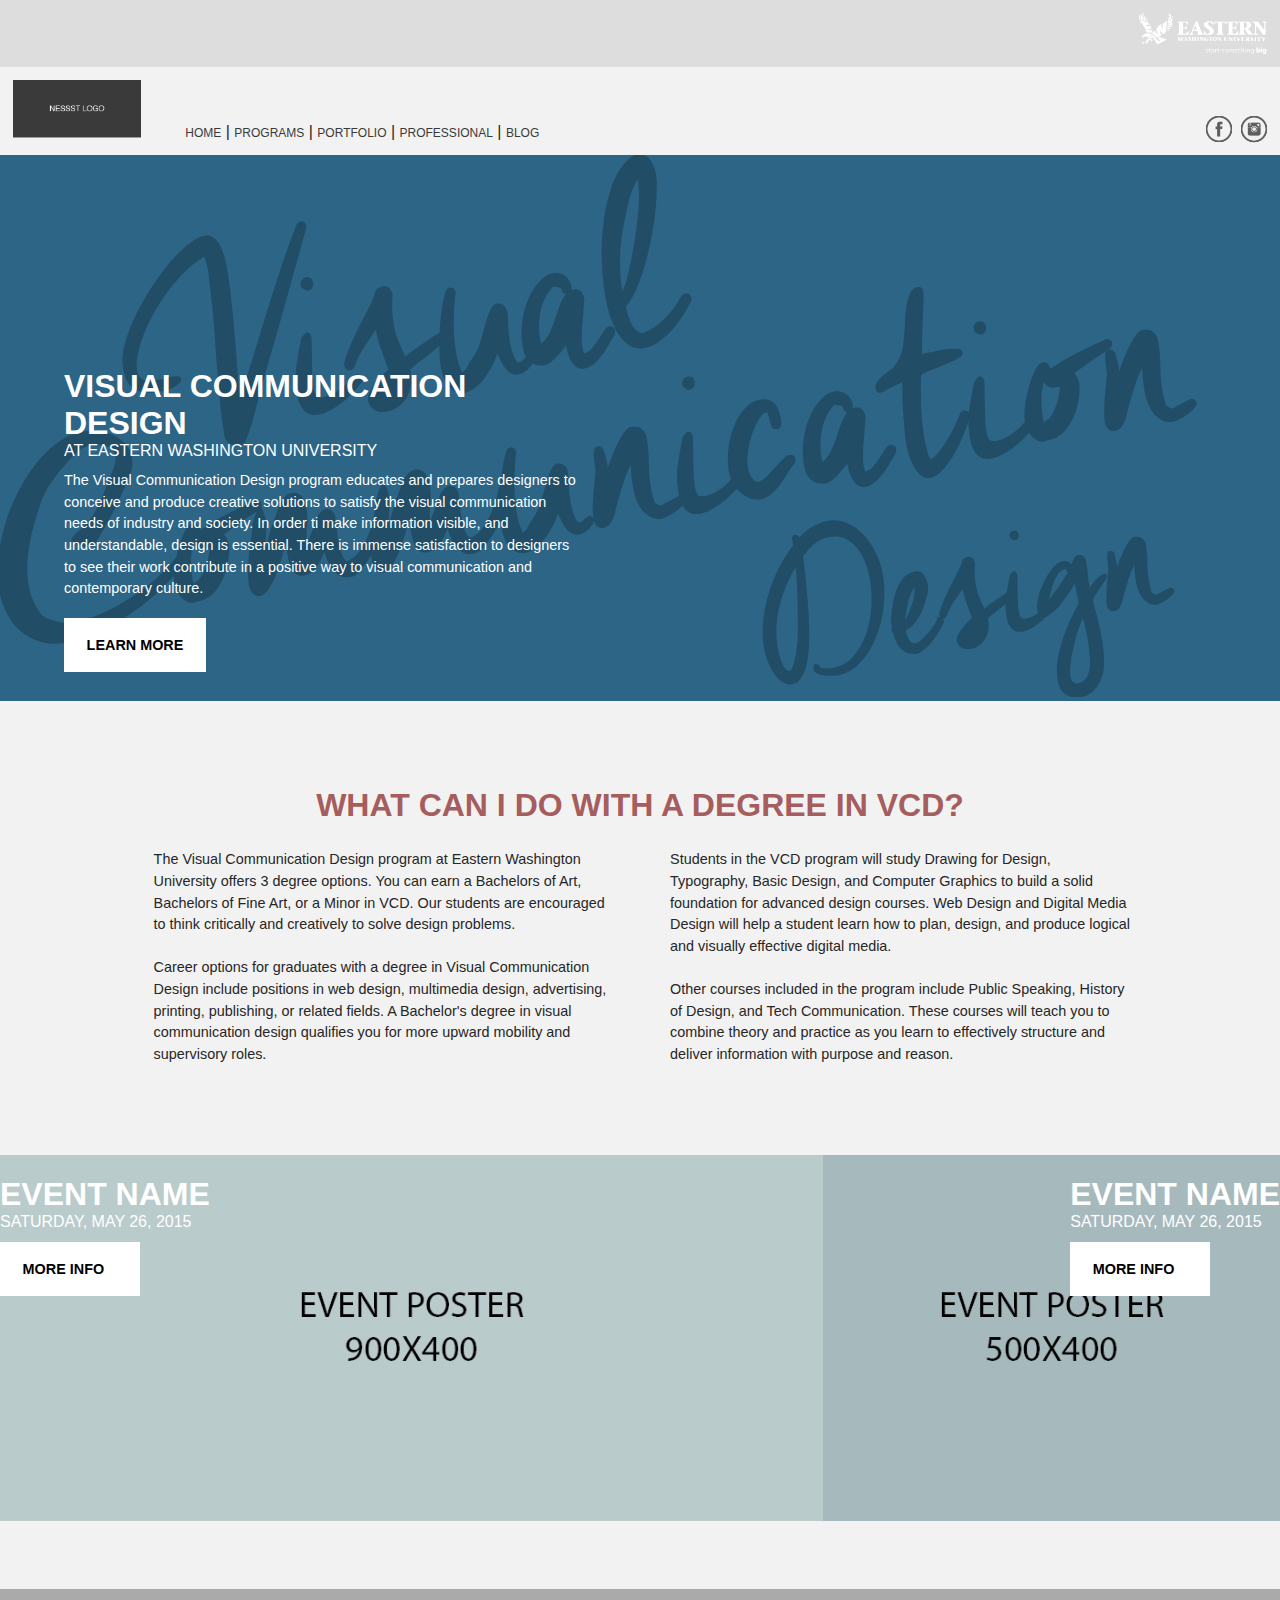
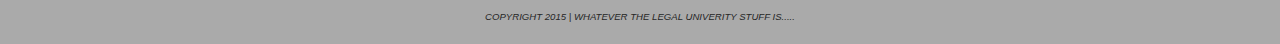
==== index.html @ d2bb012e "base commit" ====
<!DOCTYPE html>
<html lang="en">
<head> 
    <meta http-equiv="Content-Type" content="text/html; charset=UTF-8" > 
    <title>EWU: Visual Communication Design</title> 
    <!--Viewport Meta Tag--><meta name="viewport" content="width=device-width, initial-scale=1">
    <!--Fonts--> <link href='http://fonts.googleapis.com/css?family=Lato:300,400,700|Raleway:600,800' rel='stylesheet' type='text/css'>

    <!--Stylesheets-->
    <link rel='stylesheet' href='css/normalize.min.css' type='text/css' media='all'> 
    <link rel='stylesheet' href='css/styles.css' type='text/css' media='all'> 
</head>


<body class="home">
<!--header-->


	<section class="header">
		<a href="www.ewu.edu"><img src="img/ewu_logo.png" alt="ewu_logo" class="ewu_logo"></a>
		<a href="index.html"><img src="img/nessst_logo.png" alt="nessst_logo" class="nessst_logo"></a>
		<nav>
			<ul class="primaryNav">
				<li>
					<a href="index.html">Home</a> |
					<a href="programs.html">Programs</a> |
					<a href="portfolio.html">Portfolio</a> |
					<a href="professional.html">Professional</a> |
					<a href="blog.html">Blog</a>
				</li>
			</ul>
			<ul class="socialMedia">
				<li>
					<a href="xxxxxx"><img src="img/socialmedia-01.png" alt=""></a>
					<a href="xxxxxx"><img src="img/socialmedia-02.png" alt=""></a>
				</li>
			</ul>
		</nav>
	</section>


<!--banner-->

	<section class="banner">
	<svg xmlns="http://www.w3.org/2000/svg" xmlns:xlink="http://www.w3.org/1999/xlink" version="1.1" x="0px" y="0px" viewBox="0 0 1400 593.6" enable-background="new 0 0 1400 593.6" xml:space="preserve">
	<g id="Layer_2">
	</g>
	<g id="Layer_1">
		<g>
		<path fill="#214D66" d="M182.6,244c1.1-0.4,2.2-0.8,3.3-1c1.1-0.2,2.1-0.4,3.1-0.6c5.7-1.1,8.7-0.4,9.2,2.1    c0.3,1.6-0.2,3.2-1.6,4.7c-1.4,1.5-3.2,3-5.5,4.2c-2.3,1.3-5,2.4-8,3.3c-3,0.9-6,1.7-8.9,2.2c-10,1.9-18.5,1.2-25.5-2    c-7.1-3.2-11.7-10.8-14-22.8c-1.7-8.8-0.8-19.1,2.8-30.9c3.5-11.8,8.4-23.6,14.6-35.3c6.2-11.7,13-22.8,20.4-33.2    c7.4-10.4,14.2-18.7,20.3-24.8c1.2-1.2,2.9-2.9,5.2-5.2c2.3-2.3,4.8-4.5,7.5-6.7c2.8-2.2,5.7-4.2,8.9-6.1c3.2-1.9,6.3-3.1,9.5-3.7    c3.6-0.7,6.8-0.1,9.5,1.9c2.7,1.9,5,4.6,6.8,7.9c1.8,3.3,3.3,6.9,4.5,10.9c1.2,4,2.2,7.8,2.9,11.4c2,10.4,3.6,21.6,4.9,33.5    c1.3,11.9,2.5,24.3,3.7,36.9c1.1,12.7,2.1,25.5,3.1,38.4c0.9,13,1.9,25.7,2.8,38.1c4.9-15,9.8-30.6,14.8-46.9    c5-16.3,10-32.7,15.1-49.1c5.1-16.4,10.3-32.7,15.6-48.7c5.3-16,10.8-31.2,16.5-45.7c1-2.3,2.4-3.6,4.2-4c3.6-0.7,5.8,0.8,6.5,4.4    c0.1,0.7,0.1,1.7-0.1,3.2c-4,14.8-7.9,29.2-11.9,43.2c-3.9,14-7.7,27.8-11.5,41.4c-3.8,13.6-7.6,27.2-11.6,40.9    c-4,13.6-8,27.7-12.1,42c-1.1,4-2.5,9.3-4.2,15.9c-1.7,6.6-3.4,13.3-5.2,20c-1.8,6.7-3.6,12.8-5.5,18.4c-1.9,5.6-3.4,9.4-4.7,11.3    c-1.4,2.4-3.6,3.9-6.5,4.4c-2.9,0.6-5.9,0.1-8.7-1.5c-2.9-1.6-5.2-3.8-6.9-6.8l-0.6,0.5l0.5-1.1c-2.3-13.2-4-26.4-5.3-39.8    c-1.2-13.4-2.4-26.7-3.4-40c-1-13.3-1.9-26.6-2.8-39.9c-0.9-13.3-2.2-26.6-4-39.8c-0.5-4.1-1-8.4-1.4-12.8c-0.4-4.4-1-8.7-1.8-13    c-0.7-3.6-1.7-7.1-3-10.3l-0.8-2.3c-7.1,4.4-14.1,9.9-20.8,16.4c-6.7,6.6-12.9,13.7-18.6,21.3c-5.7,7.6-10.9,15.6-15.5,23.9    c-4.6,8.3-8.5,16.3-11.4,24.1c-3,7.8-5.1,15.2-6.4,22.1c-1.3,6.9-1.5,12.8-0.6,17.5c1.1,5.9,4.3,9.2,9.4,9.8    c5.2,0.7,10.6,0.5,16.2-0.6c1.4-0.3,2.7-0.6,4-0.9C180.9,244.4,181.9,244.1,182.6,244z"/>
		<path fill="#214D66" d="M329.5,200.7c2.1-3.9,4.1-6.1,6.2-6.4c2.5-0.5,4.1,1.4,5,5.7c0.3,11.4,0.5,22.1,0.6,31.9    c0.1,9.8,0.7,17.7,1.8,23.6c1.2,6.3,3.1,9.4,5.6,9.1c1.7,0.4,3.6,0.4,5.6,0c5.4-1,11.2-3.8,17.4-8.2c6.2-4.5,11.2-9.6,15-15.5    c1.3-0.7,2.2-1.1,2.9-1.3c1.6-0.3,3,0,4.4,0.9c1.3,0.9,2.2,2.2,2.5,3.8c0.2,1.1-0.1,2.6-0.9,4.4c-9.7,11.7-18.4,20.2-26.1,25.5    c-7.7,5.3-14.4,8.5-20.3,9.7c-6.8,1.3-12.1,0-16-3.8c-3.9-3.8-6.5-9.1-7.8-15.9c-2.4-12.4-2.8-23.8-1.2-34.1    C325.7,219.7,327.5,210,329.5,200.7z M339.8,134.7c1.5,1.6,2.4,3.2,2.7,4.8c0.4,2,0.1,3.9-0.9,5.6c-1,1.7-2.4,2.7-4.2,3.1    c-1.8,0.3-3.6-0.2-5.4-1.6c-1.8-1.4-2.8-2.9-3.1-4.5c-0.3-1.8,0-3.5,1.1-5.1s2.6-2.6,4.4-2.9C336.4,133.6,338.2,133.8,339.8,134.7    z"/>
		<path fill="#214D66" d="M387.4,231.9c-1,2.1-2.4,3.3-4.2,3.6c-1.6,0.3-3,0-4.2-1c-1.2-0.9-2-2.3-2.4-4.1l-0.3-1.7    c1.6-6.6,4-13.7,7.2-21.2c3.3-7.5,6.7-14.8,10.3-21.8c3.6-7,6.9-13.5,10-19.5c3.1-6,5.2-10.8,6.4-14.6c-0.4-2.3,0.6-4.1,3-5.5    c2.4-1.4,4.1-2.2,5-2.4c2.7-0.5,5.1,0,7.1,1.5c2,1.5,3.4,4,4.1,7.7c-1,11.9-0.5,23.4,1.6,34.5c1.1,5.9,2.8,11.4,4.9,16.7    c2.2,5.2,4.6,10.6,7.3,16.2c5.7-4.4,11.5-8.5,17.2-12.4c5.7-3.9,11.4-7.8,17-11.7c1.3-0.7,2.2-1.1,2.9-1.3c1.8-0.3,3.3,0,4.4,0.9    c1.1,1,1.8,2.1,2.1,3.5c0.3,1.6-0.9,3.8-3.7,6.7c-2.7,2.9-6.1,5.9-10.1,9.1c-4,3.2-8.2,6.5-12.7,10c-4.5,3.4-8.4,6.6-11.5,9.6    c1.4,7.2,1.5,13.6,0.3,19.1c-1.2,5.5-3.1,10.1-5.8,13.9c-2.7,3.8-5.8,6.7-9.4,8.8c-3.6,2.1-7.1,3.5-10.5,4.1    c-5.2,1-9.8,0.4-13.7-1.8c-3.9-2.2-6.3-5.5-7.2-10.1c-0.5-2.7,0-5.7,1.6-9.1c1.6-3.3,3.7-6.7,6.2-10c2.5-3.3,5.1-6.2,7.8-8.9    c2.7-2.6,4.9-4.7,6.7-6.2c-2.9-7.9-5.6-15.3-8.1-22.4c-2.5-7-4.4-14-5.7-21.1c-4.4,6.5-8.8,13-13.1,19.7    C393.5,217.6,390,224.6,387.4,231.9z"/>
		<path fill="#214D66" d="M487.4,149.3c0.9-2.5,2.4-4,4.4-4.4c1.4-0.3,2.7,0,4,0.8c1.3,0.8,2.2,2.1,2.5,3.9c0.1,0.5,0,1.4-0.2,2.8    c-1.1,8.9-1.7,19.4-1.8,31.5c-0.1,12.1,0.9,23.6,3,34.4c1.5,7.9,3.6,14.6,6.2,19.9c1.8-1.5,3.4-3,4.8-4.4l-0.1-0.3    c1.4-3.6,3.5-7.1,6.1-10.6c2.6-3.5,4.6-7.1,6.1-10.6c1.6-3.8,3.2-8.5,4.7-14.1c1.5-5.6,3-10.9,4.5-16c1.5-5.1,3.2-9.5,5-13.3    c1.9-3.7,4.2-5.9,6.9-6.4c2.5-0.5,4.8,0.1,7,1.7c2.2,1.6,3.6,4,4.2,7.1c0.7,3.9,1.1,8.8,1.2,14.9c0.1,6.1,0.8,12.4,2,19    c0.3,1.6,0.7,3.6,1.3,6.1c0.6,2.5,1.3,4.9,2.3,7.3c0.9,2.4,1.9,4.4,2.9,6.1c1,1.7,2.1,2.4,3.2,2.2c1.6-0.3,3.3-1.5,5.3-3.6    c1.9-2.1,3.9-3.4,6-3.8c1.1-0.2,2.1,0.2,2.9,1.4c0.8,1.1,1.2,1.9,1.3,2.4c0.4,2-0.1,4-1.3,5.9c-1.3,1.9-2.8,3.6-4.6,5.3    c-1.8,1.6-3.7,2.9-5.6,3.9c-1.9,0.9-3.5,1.5-4.6,1.7c-3.2,0.6-6,0-8.6-1.7c-2.6-1.7-4.8-4-6.7-6.6c-1.9-2.7-3.5-5.5-4.8-8.4    c-1.3-2.9-2.3-5.1-3-6.6c-1.3,4.5-3.1,9.1-5.6,13.9c-2.5,4.8-5.3,9.3-8.4,13.4c-3.1,4.1-6.5,7.6-10.3,10.6    c-3.8,2.9-7.6,4.8-11.4,5.5c-2.3,0.4-4.7,0.4-7.2-0.2c-2.6-0.6-5-1.9-7.4-3.9c-2.4-2-4.6-4.8-6.5-8.4c-2-3.6-3.5-8.2-4.6-13.9    c-1.1-5.7-1.7-12.4-1.9-20.4c-0.2-7.9,0-16,0.5-24.2c0.6-8.2,1.4-15.9,2.5-23.1C484.8,158.6,486,153.1,487.4,149.3z"/>
		<path fill="#214D66" d="M625.1,144.6c0.1,0.7,0.2,1.3,0.1,1.7c0,0.5-0.1,1-0.2,1.5c0.4-0.1,0.8-0.2,1.2-0.4    c0.3-0.2,0.7-0.3,1.2-0.4c3.2-0.6,5.7,0,7.7,1.9c2,1.9,3.3,4.6,4,8.2c-0.1,3.1-0.4,7-0.8,11.7c-0.4,4.8-0.8,9.7-1.2,14.8    c-0.4,5.1-0.7,10.2-0.8,15.1c-0.1,4.9,0.2,9.2,0.9,12.8c0.4,2,1,3.9,1.8,5.6c3.4-0.9,6.3-2.8,8.7-5.9c2.5-3,4.8-6.2,7-9.6    c2.2-3.3,4.2-6.4,6-9.2c1.8-2.8,3.6-4.4,5.4-4.7c3.6-0.7,5.8,0.8,6.5,4.4c0.3,1.4,0.1,2.9-0.5,4.7c-0.9,1.3-2.4,3.9-4.4,7.5    c-2,3.7-4.4,7.5-7.1,11.6c-2.7,4-6,7.8-9.6,11.3c-3.7,3.5-7.5,5.6-11.6,6.4c-3.2,0.6-6,0.1-8.4-1.4c-2.4-1.5-4.4-3.7-6-6.4    c-1.6-2.7-2.8-5.7-3.8-8.8c-0.9-3.1-1.7-6-2.2-8.7c-1.1,1.6-2.6,3.5-4.4,5.7c-1.8,2.2-3.8,4.5-5.9,6.8c-2.1,2.3-4.3,4.3-6.6,6    c-2.3,1.7-4.3,2.7-6.1,3.1c-5.9,1.1-11,0.1-15.4-3.1c-4.4-3.2-7.2-8.1-8.5-14.9c-1.8-9.5-2.1-18.9-1-28.3    c1.2-9.4,3.3-17.9,6.6-25.7c3.2-7.8,7.2-14.2,12-19.3c4.8-5.1,9.8-8.2,15-9.2c5-0.9,9.4,0,13.2,2.8c3.8,2.8,6.1,6.5,7,11    L625.1,144.6z M591.8,206.5c4.2-3.6,7.4-7.7,9.6-12.4c2.2-4.6,4.1-9.4,5.7-14.4c1.6-5,3.3-9.9,5-14.7c1.7-4.8,4-9.1,7-12.9    c-2.7-0.4-4.2-2-4.8-4.7l-0.8-2.3l-8.3-1.2c-3.6,3.5-6.5,7.6-8.8,12.2c-2.3,4.7-4,9.6-5.1,14.9c-1.1,5.3-1.7,10.6-1.7,16    c0,5.4,0.4,10.6,1.4,15.6L591.8,206.5z"/>
		<path fill="#214D66" d="M718.2,40.1c-0.1,8.2-0.9,18.2-2.4,29.8c-1.5,11.7-3.7,23.5-6.5,35.5c-2.8,12-6.3,23.5-10.5,34.5    c-4.2,11-9,19.8-14.3,26.4c1.3,5.8,3.1,11.5,5.4,17.1c2.2,5.6,6.3,9.5,12.1,11.9c9.8-4,18.2-9.5,25.3-16.6    c7.1-7.1,13.1-15.3,18.2-24.7c1.4-1.4,2.6-2.3,3.8-2.5c1.6-0.3,3-0.1,4.4,0.8c1.3,0.8,2.2,2.1,2.5,3.9c0.2,0.9,0.1,1.9-0.2,2.8    c-2.1,4.9-5,10.1-8.6,15.9c-3.6,5.7-7.7,11.1-12.2,16.2c-4.5,5.1-9.4,9.5-14.6,13.1c-5.2,3.7-10.4,6-15.6,7    c-9.5,1.8-18.1-2-25.7-11.3c-7.6-9.3-13.4-24.2-17.2-44.6c-1.6-8.4-2.8-19.6-3.6-33.6c-0.8-14-0.4-28.5,1.1-43.5    c1.5-14.9,4.5-29.2,9-42.7c4.5-13.5,11.1-24,20-31.6c2.6-2.4,5.1-3.8,7.6-4.3c6.3-1.2,11.2,0.5,14.5,5c3.3,4.5,5.5,9.5,6.5,14.9    c0.7,3.9,1.1,7.5,1.2,11C718.4,34.5,718.4,37.5,718.2,40.1z M683.4,70.3c-6,26.5-6.9,52.9-2.6,79.3c2.3-5.1,4.1-10.4,5.4-15.8    c1.3-5.4,2.5-10.9,3.6-16.5c1.2-5.9,2.5-12.7,3.8-20.6c1.3-7.9,2.5-15.9,3.5-24.2c1-8.3,1.6-16.5,1.8-24.6    c0.2-8.1-0.3-15.2-1.4-21.4c-4.1,6.6-7.1,13.7-9,21.2C686.8,55.2,685,62.7,683.4,70.3z"/>
		</g>
		<g>
		<path fill="#214D66" d="M202.1,440.9c-0.5-2.7-2.2-3.8-5.2-3.2c-1.4,0.3-2.7,1-4.2,2.2c-5.8,7.7-13,15.3-21.5,22.9    c-8.5,7.6-17.7,14.6-27.5,21c-9.8,6.4-20,12-30.6,16.9c-10.6,4.8-20.8,8.2-30.8,10.1c-3.2,0.6-6.3,1-9.4,1.3    c-3.2-0.4-6.3-1-9.5-1.7c-1.1-0.2-2.1-0.5-3.2-0.7c-0.6-0.2-1.1-0.6-1.7-0.7c-9.3-2.2-14.6-4.7-22.1-21.4    c-9.1-20.1-7.3-45.9-3.2-66.7c2.2-11.4,5.9-22.5,9.2-33.6c3.8-12.9,9.3-24,17.6-34.6c6.4-8.2,13.1-16.4,20.5-23.9    c2.2-2.2,4.6-4.6,7.3-6.7c4.2-2.7,8.7-4.6,13.8-5.5c0.8,0,1.7-0.1,2.5-0.1c2.1,0.1,4.2,0.2,6.3,0.5c2.8,0.4,5.5,1.2,8.1,2.2    c0.3,0.1,0.5,0.2,0.8,0.3c3.1,1.6,5.5,4,6.6,7.6c0.5,1.8,0.8,3.5,0.7,5.3c-0.1,0.3-0.2,0.7-0.3,1.1c-0.1,1.4-0.3,2.6-0.7,3.8    c-0.4,2.7-1.3,5.4-2.3,7.9c-4.2,9.9-7.8,19.9-11.9,30c-4.7,11.3-10.9,22-19.4,30.8c-3.9,4.1-15.5,11.3-13.8,17.4c0,0,0,0,0.1,0    c5.3,3.4,12.6,5.1,19.3,6c3.2-1.3,5.8-3.5,8-6.8c4.7-7.5,8.9-15.5,13.3-23.2c4.7-8.1,8.8-16.2,12.6-24.7    c1.9-4.4,10.6-23.1,12.6-31c1.2-4.8,0.9-9.2,0.2-13c-1-5.4-3.3-10.2-6.7-14.2c-3.5-4-7.7-7.3-12.7-9.7c-5-2.4-10.7-4-16.9-4.7    c-6.2-0.7-12.6-0.4-19.2,0.8c-9.7,1.8-18.8,6-27.3,12.6c-8.5,6.5-16.2,14.3-23,23.2c-6.9,8.9-12.9,18.4-18,28.4    c-5.1,10-9.2,19.4-12.2,28.2c-4.8,14-8.1,28.2-9.9,42.3c-1.8,14.2-1.5,27.5,0.9,39.9c1.5,8.1,4.2,16,8,23.6    c3.8,7.6,8.8,14.1,15.1,19.6c6.3,5.5,13.9,9.4,22.6,11.9c8.8,2.4,18.8,2.6,30.1,0.4c11.3-2.1,23.1-6.2,35.3-12.1    c12.2-6,24-12.9,35.4-21c11.4-8,21.9-16.7,31.5-26c9.6-9.3,17.5-18.3,23.5-27C202,444.9,202.4,442.9,202.1,440.9z"/>
		<path fill="#214D66" d="M218.6,409.6c0,0.2,0.2,0.4,0.5,0.6c9.1-6.4,18.8-12.2,29.2-17.5c10.4-5.2,20.5-10.1,30.5-14.6    c4.3-0.8,6.8,0.6,7.5,4.2c0.4,2-0.4,3.9-2.4,5.7c-6.7,4.3-13.2,8.7-19.7,13c-6.4,4.4-12.8,8.9-19.2,13.7c2.7,3,4.4,6.7,5.2,11    c0.6,3.4,0.7,7.9,0.1,13.5c-0.6,5.6-1.8,11.3-3.6,17c-1.8,5.7-4.5,11.2-8,16.5c-3.5,5.2-7.7,9.4-12.8,12.4c-2.1,1.3-4.4,2.2-7,2.7    c-2.6,0.5-5.2,1.2-7.8,2.2c-3.9,0.3-8-1.5-12.1-5.3c-4.1-3.8-6.8-8.7-7.9-14.9c-0.9-4.8-0.9-10.8-0.1-18.1    c0.8-7.3,2.2-14.5,4.2-21.5c1.9-7,4.2-13.2,6.9-18.5c2.6-5.3,5.4-8.2,8.4-8.8c2-0.4,3.9,0.3,5.7,2.1l2.5,4.1L218.6,409.6z     M219.8,430.8c-4.2-1.3-7-3.5-8.3-6.5c-1.9,7.2-2.8,14.5-2.5,22.1c0.3,7.6,1.1,14.9,2.4,21.9c3.5-1.1,6.5-3.6,8.8-7.5    c2.3-3.8,4.1-7.9,5.4-12.1c1.3-4.2,2.3-8.2,2.9-11.8c0.6-3.6,0.9-5.7,0.8-6.1l-0.1-0.7c-1.4-0.2-3.1-0.1-4.8,0.4    C222.6,431,221.1,431.1,219.8,430.8z"/>
		<path fill="#214D66" d="M276.5,403.2c1.8-6.7,3.3-11.3,4.4-13.8c1.2-2.6,2.2-3.9,3.1-4.1c1.1-0.2,2.3,0.9,3.6,3.4    c1.3,2.5,2.2,4.9,2.6,7.4c0.9,4.5,1.1,9.7,0.9,15.7c-0.3,5.9-0.7,12-1.1,18.2c1.7-4.8,3.1-9.5,4.3-14.2c1.2-4.7,2.7-9.2,4.5-13.5    c0.7-2.3,1.7-5.1,2.8-8.4c1.1-3.4,2.5-6.8,4-10.3c1.6-3.5,3.4-6.5,5.5-9.1c2.1-2.6,4.7-4.2,7.9-4.8c2.7-0.5,5-0.3,6.8,0.6    c1.8,0.9,3.4,2.2,4.6,3.9c1.2,1.6,2.2,3.5,3,5.6c0.7,2.1,1.3,4.1,1.7,6.2c1.2,6.6,1.5,13.4,0.7,20.4c-0.8,7.1-0.8,13.7-0.1,19.9    l11.7-31c2-4.1,4.8-6.8,8.3-7.9c2-0.4,4-0.1,6,1c2,1,3.5,3,4.8,5.8c0.7,3.9,1.3,8.7,1.9,14.4c0.5,5.8,1.3,11.4,2.3,16.8    c0.8,4.1,1.8,7.9,3.2,11.3c1.4,3.5,3.1,6.1,5.3,7.8c4.4-1.3,8.5-4.3,12.2-8.8c3.7-4.6,6.9-9.7,9.5-15.5c2.7-5.8,4.9-11.6,6.7-17.6    c1.8-6,3.1-11.1,3.9-15.5c1.2-2.6,2.6-4,4.4-4.4c1.6-0.3,3,0,4.4,0.9c1.3,0.9,2.2,2.4,2.6,4.4c-1.7,13.2-4.9,25.1-9.4,35.5    c-4.6,10.5-11.1,21-19.7,31.5c-1.1,1.4-2.6,2.7-4.3,4c-1.8,1.3-3.9,2.1-6.4,2.6c-4.3,0.8-8.1,0.4-11.3-1.4c-3.3-1.7-6-4-8.2-6.9    c-2.2-2.9-4-6.1-5.5-9.7c-1.5-3.6-2.6-6.8-3.4-9.7c-2.2,5.8-4.8,11.3-8,16.5c-3.1,5.2-7.9,8.3-14.2,9.5c-3.2,0.6-5.8,0.2-8-1.1    c-2.1-1.4-3.8-3.2-5.1-5.5c-1.3-2.3-2.3-4.9-3-7.7c-0.8-2.8-1.4-5.3-1.8-7.6c-0.4-2.3-0.7-4.5-0.9-6.9c-0.2-2.3-0.4-4.6-0.6-6.9    c-1.3,4.2-2.9,9.5-4.7,15.8c-1.9,6.3-4,12.5-6.3,18.6c-2.4,6.1-5,11.4-7.9,15.9c-2.9,4.5-6,7.1-9.4,7.8c-2.7,0.5-5.3-0.2-7.6-2.1    c-2.4-1.9-4-5.2-4.9-10c-0.9-4.8-1.3-10.1-1.1-16c0.2-5.9,0.6-11.9,1.2-18c0.6-6.1,1.4-12,2.3-17.7    C275.6,412.8,276.2,407.7,276.5,403.2z M313.1,405.1c-0.2,0.3-0.3,0.5-0.2,0.7l0.3,1.7l0-2.1L313.1,405.1z"/>
		<path fill="#214D66" d="M411.3,377.7c1.8-6.7,3.3-11.3,4.4-13.8c1.2-2.6,2.2-3.9,3.1-4.1c1.1-0.2,2.3,0.9,3.6,3.4    c1.3,2.5,2.2,4.9,2.6,7.4c0.9,4.5,1.1,9.7,0.9,15.7c-0.3,5.9-0.7,12-1.1,18.2c1.7-4.8,3.1-9.5,4.3-14.2c1.2-4.7,2.7-9.2,4.5-13.5    c0.7-2.3,1.7-5.1,2.8-8.4c1.1-3.4,2.5-6.8,4-10.3c1.6-3.5,3.4-6.5,5.5-9.1c2.1-2.6,4.7-4.2,7.9-4.8c2.7-0.5,5-0.3,6.8,0.6    c1.8,0.9,3.4,2.2,4.6,3.9c1.2,1.6,2.2,3.5,3,5.6c0.7,2.1,1.3,4.1,1.7,6.2c1.2,6.6,1.5,13.4,0.7,20.4c-0.8,7.1-0.8,13.7-0.1,19.9    l11.7-31c2-4.1,4.8-6.8,8.3-7.9c2-0.4,4-0.1,6,1c2,1,3.5,3,4.8,5.8c0.7,3.9,1.3,8.7,1.9,14.4c0.5,5.8,1.3,11.4,2.3,16.8    c0.8,4.1,1.8,7.9,3.2,11.3c1.4,3.5,3.1,6.1,5.3,7.8c4.4-1.3,8.5-4.3,12.2-8.8c3.7-4.6,6.9-9.7,9.5-15.5c2.7-5.8,4.9-11.6,6.7-17.6    c1.8-6,3.1-11.1,3.9-15.5c1.2-2.6,2.6-4,4.4-4.4c1.6-0.3,3,0,4.4,0.9c1.3,0.9,2.2,2.4,2.6,4.4c-1.7,13.2-4.9,25.1-9.4,35.5    c-4.6,10.5-11.1,21-19.7,31.5c-1.1,1.4-2.6,2.7-4.3,4c-1.8,1.3-3.9,2.1-6.4,2.6c-4.3,0.8-8.1,0.4-11.3-1.4c-3.3-1.7-6-4-8.2-6.9    c-2.2-2.9-4-6.1-5.5-9.7c-1.5-3.6-2.6-6.8-3.4-9.7c-2.2,5.8-4.8,11.3-8,16.5c-3.1,5.2-7.9,8.3-14.2,9.5c-3.2,0.6-5.8,0.2-8-1.1    c-2.1-1.4-3.8-3.2-5.1-5.5c-1.3-2.3-2.3-4.9-3-7.7c-0.8-2.8-1.4-5.3-1.8-7.6c-0.4-2.3-0.7-4.5-0.9-6.9c-0.2-2.3-0.4-4.6-0.6-6.9    c-1.3,4.2-2.9,9.5-4.7,15.8c-1.9,6.3-4,12.5-6.3,18.6c-2.4,6.1-5,11.4-7.9,15.9c-2.9,4.5-6,7.1-9.4,7.8c-2.7,0.5-5.3-0.2-7.6-2.1    c-2.4-1.9-4-5.2-4.9-10c-0.9-4.8-1.3-10.1-1.1-16c0.2-5.9,0.6-11.9,1.2-18c0.6-6.1,1.4-12,2.3-17.7    C410.3,387.3,410.9,382.2,411.3,377.7z M447.8,379.5c-0.2,0.3-0.3,0.5-0.2,0.7l0.3,1.7l0-2.1L447.8,379.5z"/>
		<path fill="#214D66" d="M553.7,324.3c0.9-2.5,2.4-4,4.4-4.4c1.4-0.3,2.7,0,4,0.8c1.3,0.8,2.2,2.1,2.5,3.9c0.1,0.5,0,1.4-0.2,2.8    c-1.1,8.9-1.7,19.4-1.8,31.5c-0.1,12.1,0.9,23.6,3,34.4c1.5,7.9,3.6,14.6,6.2,19.9c1.8-1.5,3.4-3,4.8-4.4l-0.1-0.3    c1.4-3.6,3.5-7.1,6.1-10.6c2.6-3.5,4.6-7.1,6.1-10.6c1.6-3.8,3.2-8.5,4.7-14.1c1.5-5.6,3-10.9,4.5-16c1.5-5.1,3.2-9.5,5-13.3    c1.9-3.7,4.2-5.9,6.9-6.4c2.5-0.5,4.8,0.1,7,1.7c2.2,1.6,3.6,4,4.2,7.1c0.7,3.9,1.1,8.8,1.2,14.9c0.1,6.1,0.8,12.4,2,19    c0.3,1.6,0.7,3.6,1.3,6.1c0.6,2.5,1.3,4.9,2.3,7.3c0.9,2.4,1.9,4.4,2.9,6.1c1,1.7,2.1,2.4,3.2,2.2c1.6-0.3,3.3-1.5,5.3-3.6    c1.9-2.1,3.9-3.4,6-3.8c1.1-0.2,2.1,0.2,2.9,1.4c0.8,1.1,1.2,1.9,1.3,2.4c0.4,2-0.1,4-1.3,5.9c-1.3,1.9-2.8,3.6-4.6,5.3    c-1.8,1.6-3.7,2.9-5.6,3.9c-1.9,0.9-3.5,1.5-4.6,1.7c-3.2,0.6-6,0-8.6-1.7c-2.6-1.7-4.8-4-6.7-6.6c-1.9-2.7-3.5-5.5-4.8-8.4    c-1.3-2.9-2.3-5.1-3-6.6c-1.3,4.5-3.1,9.1-5.6,13.9c-2.5,4.8-5.3,9.3-8.4,13.4c-3.1,4.1-6.5,7.6-10.3,10.6    c-3.8,2.9-7.6,4.8-11.4,5.5c-2.3,0.4-4.7,0.4-7.2-0.2c-2.6-0.6-5-1.9-7.4-3.9c-2.4-2-4.6-4.8-6.5-8.4c-2-3.6-3.5-8.2-4.6-13.9    c-1.1-5.7-1.7-12.4-1.9-20.4c-0.2-7.9,0-16,0.5-24.2c0.6-8.2,1.4-15.9,2.5-23.1C551.1,333.6,552.4,328.1,553.7,324.3z"/>
		<path fill="#214D66" d="M660.1,321.7c0.7,2.7,1.5,5.3,2.2,8c0.7,2.7,1.4,5.4,1.9,8.1c0.1,0.7,0.2,1.4,0.2,2.2    c0,0.8,0.1,1.7,0.3,2.6c1-3.2,2.5-7.3,4.4-12.3c1.9-4.9,4-9.7,6.2-14.4c2.3-4.7,4.7-8.7,7.2-12.3c2.5-3.5,4.9-5.5,7.1-5.9    c5.4-1,9.6-0.3,12.4,2.2c2.8,2.5,4.5,5.1,5,7.8c1.8,9.7,2.7,19.5,2.7,29.2c0,9.7,0.9,19.4,2.7,28.9c0.5,2.5,1,5,1.6,7.4    c0.6,2.5,1.3,4.9,2.3,7.3l6.2,3l17.6-9.3c1.3-0.7,2.1-1.1,2.6-1.2c3.8-0.7,6.1,0.7,6.8,4.3c0.3,1.6-0.6,3.5-2.6,5.8    c-2,2.3-4.5,4.4-7.4,6.5c-2.9,2.1-5.9,3.9-9,5.4c-3.1,1.5-5.6,2.5-7.4,2.8c-6.3,1.2-12.4-1-18.3-6.7c-5.9-5.7-10-14.5-12.2-26.5    c-0.9-4.8-1.6-9.4-2-14c-0.4-4.6-0.7-8.5-0.8-11.8c-3.2,6.5-5.9,13.2-8.1,20.2c-2.2,7-4.3,13.9-6.2,20.9c-0.7,2.3-1.4,4.9-2,7.9    c-0.6,3-1.4,6-2.4,8.7c-1,2.8-2.4,5.2-4.1,7.3c-1.7,2.1-3.9,3.4-6.6,3.9c-2.5,0.5-4.7,0.1-6.6-1.2c-1.9-1.3-3.4-3.5-4.4-6.5    c-0.8-4.1-1.1-8.5-1.1-13.3c0-4.8,0.2-9.7,0.6-14.5c0.4-4.9,0.8-9.6,1.4-14.1c0.5-4.6,0.9-8.8,1.1-12.9l-0.1-0.3    c-0.2-2.1-0.5-4.5-0.9-7.4c-0.4-2.8-0.7-5.6-0.9-8.3c-0.2-2.7,0-5,0.4-6.9c0.4-2,1.7-3.1,3.7-3.5c2.9-0.6,5,0.5,6.2,3L660.1,321.7    z"/>
		<path fill="#214D66" d="M746.7,309.1c2.1-3.9,4.1-6.1,6.2-6.4c2.5-0.5,4.1,1.4,5,5.7c0.3,11.4,0.5,22.1,0.6,31.9    c0.1,9.8,0.7,17.7,1.8,23.6c1.2,6.3,3.1,9.4,5.6,9.1c1.7,0.4,3.6,0.4,5.6,0c5.4-1,11.2-3.8,17.4-8.2c6.2-4.5,11.2-9.6,15-15.5    c1.3-0.7,2.2-1.1,2.9-1.3c1.6-0.3,3,0,4.4,0.9c1.3,0.9,2.2,2.2,2.5,3.8c0.2,1.1-0.1,2.6-0.9,4.4c-9.7,11.7-18.4,20.2-26.1,25.5    c-7.7,5.3-14.4,8.5-20.3,9.7c-6.8,1.3-12.1,0-16-3.8c-3.9-3.8-6.5-9.1-7.8-15.9c-2.4-12.4-2.8-23.8-1.2-34.1    C743,328.2,744.7,318.4,746.7,309.1z M757.1,243.2c1.5,1.6,2.4,3.2,2.7,4.8c0.4,2,0.1,3.9-0.9,5.6c-1,1.7-2.4,2.7-4.2,3.1    c-1.8,0.3-3.6-0.2-5.4-1.6c-1.8-1.4-2.8-2.9-3.1-4.5c-0.3-1.8,0-3.5,1.1-5.1c1.1-1.6,2.6-2.6,4.4-2.9    C753.7,242.1,755.5,242.3,757.1,243.2z"/>
		<path fill="#214D66" d="M854.4,293c0.3,1.8,0.1,3.4-0.9,4.7c-0.9,1.3-1.9,2.1-3.1,2.3c-2.5,0.5-4.6-0.4-6.5-2.6l-4.4-16l-3.7,0.7    c-3,2.7-5.7,6.5-8.2,11.4c-2.5,4.9-4.6,10.3-6.3,16.1c-1.7,5.8-2.9,11.7-3.5,17.5c-0.6,5.9-0.5,11.2,0.4,15.9    c0.1,0.7,0.5,1.8,1,3.5c0.5,1.7,1.3,3.3,2.2,5c0.9,1.7,2.1,3.2,3.5,4.4c1.4,1.3,3,1.8,4.9,1.7c2.6-1,5.5-3,8.7-6    c3.2-3.1,6.2-6.3,9.2-9.7c3-3.4,5.9-6.4,8.6-9.2c2.8-2.7,5-4.3,6.9-4.6c3.8-0.7,6.1,0.7,6.8,4.3c0.3,1.4,0,2.9-0.9,4.7    c-2.5,3.1-5,6.7-7.6,10.9c-2.6,4.2-5.3,8.3-8.2,12.3c-2.9,3.9-6.1,7.4-9.6,10.4c-3.5,3-7.3,4.9-11.4,5.7c-4.3,0.8-8.4,0.5-12.3-1    c-3.9-1.5-7.4-3.6-10.5-6.4c-3.1-2.8-5.7-6.1-7.8-9.8c-2.1-3.7-3.5-7.5-4.3-11.3c-1.4-7.5-1.7-15.6-0.9-24.3    c0.8-8.7,2.7-17,5.6-25c2.9-7.9,6.9-14.8,11.9-20.5c5-5.7,10.9-9.3,17.7-10.6c5.2-1,9.8,0,13.7,2.8c3.9,2.9,6.6,7.8,7.9,14.9    c0.2,1.1,0.4,2.3,0.7,3.6C854.3,290.2,854.4,291.6,854.4,293z"/>
		<path fill="#214D66" d="M932.7,273.9c0.1,0.7,0.2,1.3,0.1,1.7c0,0.5-0.1,1-0.2,1.5c0.4-0.1,0.8-0.2,1.2-0.4    c0.3-0.2,0.7-0.3,1.2-0.4c3.2-0.6,5.7,0,7.7,1.9c2,1.9,3.3,4.6,4,8.2c-0.1,3.1-0.4,7-0.8,11.7c-0.4,4.8-0.8,9.7-1.2,14.8    c-0.4,5.1-0.7,10.2-0.8,15.1c-0.1,4.9,0.2,9.2,0.9,12.8c0.4,2,1,3.9,1.8,5.6c3.4-0.9,6.3-2.8,8.7-5.9c2.5-3,4.8-6.2,7-9.6    c2.2-3.3,4.2-6.4,6-9.2c1.8-2.8,3.6-4.4,5.4-4.7c3.6-0.7,5.8,0.8,6.5,4.4c0.3,1.4,0.1,2.9-0.5,4.7c-0.9,1.3-2.4,3.9-4.4,7.5    c-2,3.7-4.4,7.5-7.1,11.6c-2.7,4-6,7.8-9.6,11.3c-3.7,3.5-7.5,5.6-11.6,6.4c-3.2,0.6-6,0.1-8.4-1.4c-2.4-1.5-4.4-3.7-6-6.4    c-1.6-2.7-2.8-5.7-3.8-8.8c-0.9-3.1-1.7-6-2.2-8.7c-1.1,1.6-2.6,3.5-4.4,5.7c-1.8,2.2-3.8,4.5-5.9,6.8c-2.1,2.3-4.3,4.3-6.6,6    c-2.3,1.7-4.3,2.7-6.1,3.1c-5.9,1.1-11,0.1-15.4-3.1c-4.4-3.2-7.2-8.1-8.5-14.9c-1.8-9.5-2.1-18.9-1-28.3    c1.2-9.4,3.3-17.9,6.6-25.7c3.2-7.8,7.2-14.2,12-19.3c4.8-5.1,9.8-8.2,15-9.2c5-0.9,9.4,0,13.2,2.8c3.8,2.8,6.1,6.5,7,11    L932.7,273.9z M899.5,335.8c4.2-3.6,7.4-7.7,9.6-12.4c2.2-4.6,4.1-9.4,5.7-14.4c1.6-5,3.3-9.9,5-14.7c1.7-4.8,4-9.1,7-12.9    c-2.7-0.4-4.2-2-4.8-4.7l-0.8-2.3l-8.3-1.2c-3.6,3.5-6.5,7.6-8.8,12.2c-2.3,4.7-4,9.6-5.1,14.9c-1.1,5.3-1.7,10.6-1.7,16    c0,5.4,0.4,10.6,1.4,15.6L899.5,335.8z"/>
		<path fill="#214D66" d="M988.8,293.2c-0.7-7.6-1.3-15.1-1.6-22.4c-0.3-7.3-0.4-14.8-0.2-22.3c-7.8,3.4-13.3,6-16.6,8.1    c-3.3,2-5.8,3.2-7.6,3.5c-2.7,0.5-4.4-1-5.1-4.7c-0.6-3.4,1-7,4.8-10.9c3.8-3.9,8.5-7.6,13.9-11.2c3-3.9,5.3-7.3,6.8-10.3    c1.5-3,2.7-6,3.5-9.1c0.8-3.1,1.4-6.4,1.6-10c0.3-3.6,0.6-7.9,1.1-12.9c0.3-2.2,0.5-5.7,0.6-10.5c0.1-4.8,0.6-9.8,1.4-14.9    c0.8-5.1,2.1-9.7,3.9-13.8c1.8-4.1,4.5-6.5,8.1-7.2c3.6-0.7,5.8,0.7,6.4,4.1c0.3,1.8,0.5,4.4,0.4,7.8c-0.1,3.4-0.2,7.8-0.5,13.3    c-0.3,5.4-0.5,12.1-0.8,20c-0.3,7.9-0.4,17.3-0.5,28c2.3-0.4,4.4-0.9,6.4-1.4c2-0.5,4-0.9,6.1-1.3c2.5-0.5,5.5-1,9-1.7    c3.5-0.7,6.9-1.1,10.3-1.4c3.3-0.3,6.2-0.2,8.7,0.3c2.4,0.5,3.8,1.7,4.2,3.8s-1.3,4.1-5,6.2c-3.7,2.1-8.1,4.2-13.2,6.4    c-5.1,2.1-10.3,4.2-15.5,6.3c-5.2,2-9.2,3.9-11.9,5.6c-0.4,11.3-0.4,23.3,0.1,36c0.5,12.7,1.8,24.4,3.9,35.3    c0.3,1.4,0.7,3.2,1.2,5.4c0.5,2.2,1.1,4.5,1.7,6.9c0.6,2.4,1.2,4.4,1.8,6c0.7,1.6,1.3,2.4,2,2.3c2.5-0.5,6.9-5.1,13.4-14    c6.4-8.8,12.7-21,18.9-36.5c0.9-1.3,2.2-2.2,3.8-2.5c1.6-0.3,3,0,4.4,0.8c1.3,0.8,2.1,2,2.4,3.6c0.2,1.1-0.1,2.6-0.9,4.4    c-2,6.7-4.6,13.8-7.8,21.2c-3.2,7.4-6.6,14.2-10.4,20.3c-3.8,6.1-7.7,11.3-11.8,15.6c-4.1,4.3-8.2,6.8-12.3,7.6    c-3.9,0.7-7.2,0-10.1-2.3c-2.9-2.3-5.4-5.2-7.6-8.7c-2.2-3.6-4-7.4-5.4-11.6c-1.4-4.2-2.4-8-3-11.4c-0.9-4.5-1.5-9-2-13.3    C989.4,301.2,989.1,297.1,988.8,293.2z"/>
		<path fill="#214D66" d="M1065.5,248.7c2.1-3.9,4.1-6.1,6.2-6.4c2.5-0.5,4.1,1.4,5,5.7c0.3,11.4,0.5,22.1,0.6,31.9    c0.1,9.8,0.7,17.7,1.8,23.6c1.2,6.3,3.1,9.4,5.6,9.1c1.7,0.4,3.6,0.4,5.6,0c5.4-1,11.2-3.8,17.4-8.2c6.2-4.5,11.2-9.6,15-15.5    c1.3-0.7,2.2-1.1,2.9-1.3c1.6-0.3,3,0,4.4,0.9c1.3,0.9,2.2,2.2,2.5,3.8c0.2,1.1-0.1,2.6-0.9,4.4c-9.7,11.7-18.4,20.2-26.1,25.5    c-7.7,5.3-14.4,8.5-20.3,9.7c-6.8,1.3-12.1,0-16-3.8c-3.9-3.8-6.5-9.1-7.8-15.9c-2.4-12.4-2.8-23.8-1.2-34.1    C1061.7,267.8,1063.5,258,1065.5,248.7z M1075.8,182.8c1.5,1.6,2.4,3.2,2.7,4.8c0.4,2,0.1,3.9-0.9,5.6c-1,1.7-2.4,2.7-4.2,3.1    c-1.8,0.3-3.6-0.2-5.4-1.6c-1.8-1.4-2.8-2.9-3.1-4.5c-0.3-1.8,0-3.5,1.1-5.1c1.1-1.6,2.6-2.6,4.4-2.9    C1072.4,181.7,1074.2,181.9,1075.8,182.8z"/>
		<path fill="#214D66" d="M1148.7,233.3c0,0.2,0.2,0.4,0.5,0.6c9.1-6.4,18.8-12.2,29.2-17.5c10.4-5.2,20.5-10.1,30.5-14.6    c4.3-0.8,6.8,0.6,7.5,4.2c0.4,2-0.4,3.9-2.4,5.7c-6.7,4.3-13.2,8.7-19.7,13c-6.4,4.4-12.8,8.9-19.2,13.7c2.7,3,4.4,6.7,5.2,11    c0.6,3.4,0.7,7.9,0.1,13.5c-0.6,5.6-1.8,11.3-3.6,17c-1.8,5.7-4.5,11.2-8,16.5c-3.5,5.2-7.7,9.4-12.8,12.4c-2.1,1.3-4.4,2.2-7,2.7    c-2.6,0.5-5.2,1.2-7.8,2.2c-3.9,0.3-8-1.5-12.1-5.3c-4.1-3.8-6.8-8.7-7.9-14.9c-0.9-4.8-0.9-10.8-0.1-18.1    c0.8-7.3,2.2-14.5,4.2-21.5c1.9-7,4.2-13.2,6.9-18.5c2.6-5.3,5.4-8.2,8.4-8.8c2-0.4,3.9,0.3,5.7,2.1l2.5,4.1L1148.7,233.3z     M1149.9,254.5c-4.2-1.3-7-3.5-8.3-6.5c-1.9,7.2-2.8,14.5-2.5,22.1c0.3,7.6,1.1,14.9,2.4,21.9c3.5-1.1,6.5-3.6,8.8-7.5    c2.3-3.8,4.1-7.9,5.4-12.1c1.3-4.2,2.3-8.2,2.9-11.8c0.6-3.6,0.9-5.7,0.8-6.1l-0.1-0.7c-1.4-0.2-3.1-0.1-4.8,0.4    C1152.6,254.7,1151.1,254.8,1149.9,254.5z"/>
		<path fill="#214D66" d="M1219.5,215.7c0.7,2.7,1.5,5.3,2.2,8c0.7,2.7,1.4,5.4,1.9,8.1c0.1,0.7,0.2,1.4,0.2,2.2    c0,0.8,0.1,1.7,0.3,2.6c1-3.2,2.5-7.3,4.4-12.3c1.9-4.9,4-9.7,6.2-14.4c2.3-4.7,4.7-8.7,7.2-12.3c2.5-3.5,4.9-5.5,7.1-5.9    c5.4-1,9.6-0.3,12.4,2.2c2.8,2.5,4.5,5.1,5,7.8c1.8,9.7,2.7,19.5,2.7,29.2c0,9.7,0.9,19.4,2.7,28.9c0.5,2.5,1,5,1.6,7.4    c0.6,2.5,1.3,4.9,2.3,7.3l6.2,3l17.6-9.3c1.3-0.7,2.1-1.1,2.6-1.2c3.8-0.7,6.1,0.7,6.8,4.3c0.3,1.6-0.6,3.5-2.6,5.8    c-2,2.3-4.5,4.4-7.4,6.5c-2.9,2.1-5.9,3.9-9,5.4c-3.1,1.5-5.6,2.5-7.4,2.8c-6.3,1.2-12.4-1-18.3-6.7c-5.9-5.7-10-14.5-12.2-26.5    c-0.9-4.8-1.6-9.4-2-14c-0.4-4.6-0.7-8.5-0.8-11.8c-3.2,6.5-5.9,13.2-8.1,20.2c-2.2,7-4.3,13.9-6.2,20.9c-0.7,2.3-1.4,4.9-2,7.9    c-0.6,3-1.4,6-2.4,8.7c-1,2.8-2.4,5.2-4.1,7.3c-1.7,2.1-3.9,3.4-6.6,3.9c-2.5,0.5-4.7,0.1-6.6-1.2c-1.9-1.3-3.4-3.5-4.4-6.5    c-0.8-4.1-1.1-8.5-1.1-13.3c0-4.8,0.2-9.7,0.6-14.5c0.4-4.9,0.8-9.6,1.4-14.1c0.5-4.6,0.9-8.8,1.1-12.9l-0.1-0.3    c-0.2-2.1-0.5-4.5-0.9-7.4c-0.4-2.8-0.7-5.6-0.9-8.3c-0.2-2.7,0-5,0.4-6.9c0.4-2,1.7-3.1,3.7-3.5c2.9-0.6,5,0.5,6.2,3    L1219.5,215.7z"/>
		</g>
		<g>
		<path fill="#214D66" d="M866.2,420.2c-0.1-1.4,0.2-2.5,0.9-3.3c0.7-0.8,1.5-1.3,2.3-1.5c1.8-0.3,3.4,0.6,4.7,2.7l0,0.3    c5.3-5.5,10.6-9.7,15.7-12.5c5.1-2.9,10.2-4.8,15.2-5.7c7.5-1.4,14.6-0.7,21.3,2.2c6.7,2.9,12.8,7.1,18,12.6    c5.3,5.6,9.7,12,13.4,19.4c3.6,7.4,6.2,15,7.7,22.8c2.1,11.1,2.5,22.9,1.3,35.3c-1.3,12.4-4.1,24-8.4,34.7    c-4.3,10.7-10,20-17,27.7c-7,7.7-15.1,12.4-24.5,14.2c-1.3,0.3-3.4,0.4-6.2,0.5c-2.8,0.1-5.7,0-8.7-0.3c-3-0.3-5.7-1-8-2.1    c-2.4-1.1-3.7-2.7-4.1-4.6c-0.3-1.3-0.2-2.6,0.3-3.9c0.4-1.3,1.2-2,2.2-2.2c1.5-0.3,3.1,0.6,4.9,2.7l-1.3,1.3c2.9,0.7,5.7,1,8.5,1    c2.8,0,5.3-0.2,7.6-0.7c8.5-1.6,15.7-5.8,21.5-12.5c5.9-6.7,10.4-14.7,13.7-24c3.2-9.3,5.2-19.4,5.9-30.2    c0.7-10.8,0.1-21.2-1.8-31.2c-1.2-6.5-3.1-12.7-5.6-18.7c-2.5-6-5.6-11.1-9.4-15.4c-3.7-4.3-8-7.5-12.8-9.6    c-4.8-2.1-10.2-2.6-16.2-1.5c-3.8,0.7-7.2,1.8-10.1,3.3c-2.9,1.5-5.5,3.2-7.7,5.2c-2.2,2-4.2,4.1-6,6.3c-1.8,2.2-3.6,4.4-5.2,6.4    c1.1,7.9,2.1,15.7,2.9,23.5c0.8,7.8,1.5,15.5,2.1,23.1c0.2,3.1,0.5,7.4,0.9,13c0.4,5.6,0.6,11.8,0.8,18.5    c0.1,6.7,0.1,13.5-0.3,20.5c-0.3,7-1.1,13.4-2.4,19.2c-1.3,5.9-3.2,10.8-5.7,14.9c-2.5,4.1-5.7,6.5-9.7,7.3    c-3.3,0.6-6.6,0-9.9-1.9c-3.3-1.9-6.3-4.6-9-8.1c-2.7-3.5-5.2-7.8-7.3-12.7c-2.1-4.9-3.7-10.2-4.8-15.6    c-1.9-9.8-2.3-19.9-1.2-30.4c1-10.4,3.1-20.7,6.1-30.6c3-10,6.9-19.5,11.5-28.6c4.7-9.1,9.7-17,15.1-23.9    c-0.1-1.2-0.2-2.3-0.4-3.4C866.7,422.5,866.4,421.3,866.2,420.2z M872.2,486c-0.1-5.8-0.3-11.7-0.6-17.6    c-0.3-5.9-0.8-11.8-1.4-17.7c-8.2,13.8-14.2,28.5-17.9,44c-3.7,15.5-4.1,30.7-1.3,45.5c0.3,1.7,0.8,3.9,1.5,6.6    c0.7,2.7,1.5,5.4,2.5,7.9c1,2.6,2.2,4.8,3.6,6.7c1.4,1.9,3,2.9,4.7,3.1c1.5-0.3,2.6-1.5,3.3-3.6c0.7-2.1,1.3-3.9,1.7-5.4    c2.9-11.1,4.4-22.5,4.4-34.3C872.7,509.4,872.5,497.7,872.2,486z"/>
		<path fill="#214D66" d="M1014.1,481.3c-1,3.8-2.1,7.6-3.4,11.5c-1.3,3.9-2.8,7.5-4.6,11c-1.8,3.5-4,6.6-6.5,9.4    c-2.5,2.8-5.5,5-8.9,6.7c0.7,3.5,1.8,6.9,3.5,10.1c1.6,3.2,4,4.5,7.2,3.9c0.8-0.2,1.7-0.4,2.6-0.7c0.9-0.3,1.8-1,2.8-2.1    c0.9-0.7,2.2-1.9,3.8-3.6c1.7-1.7,3.4-3.6,5.4-5.8c1.9-2.2,3.7-4.5,5.4-7c1.7-2.5,2.8-4.9,3.4-7.2c0.3-1.3,0.9-2,1.9-2.2    c1.2-0.2,2.3,0.1,3.5,0.9c1.2,0.8,1.9,1.9,2.2,3.2c0.2,1.2-0.4,3.2-2,6.1c-1.5,2.9-3.3,5.9-5.4,9c-2.1,3.2-4.3,6.2-6.6,9    c-2.3,2.9-4.1,4.7-5.5,5.7c-0.5,0.3-1.8,1.3-3.9,3.1c-2.2,1.8-4.1,2.8-5.7,3.2c-3.7,0.7-7,0.5-9.9-0.4c-2.9-1-5.5-2.6-7.7-4.7    c-2.2-2.2-4.1-4.8-5.5-7.9c-1.4-3.1-2.5-6.4-3.2-9.9c-1.1-0.3-1.8-1.1-2-2.5c-0.2-1.2,0-2.2,0.7-3.2c-0.4-2-0.7-4-0.9-6.2    c-0.2-2.1-0.2-4.3,0-6.6c0.3-3.7,0.9-8.1,1.8-13.3c0.8-5.2,2.2-10.2,4-15.1c1.8-4.9,4.3-9.3,7.4-13c3.1-3.8,6.9-6.1,11.6-7    c4.7-0.9,8.1,0.1,10.4,2.8c2.2,2.8,3.7,6.1,4.5,10.1c0.4,2.3,0.7,4.7,0.7,7C1014.9,477.9,1014.6,479.9,1014.1,481.3z     M1000.1,473.1c-1.4,1.6-2.7,3.9-3.9,6.8c-1.2,2.9-2.1,6-2.9,9.2c-0.8,3.2-1.4,6.6-2,9.9c-0.6,3.4-0.9,6.5-1.1,9.3    c1.6-2.2,3.5-6.2,5.5-11.9c0.4-1.3,1-2.9,1.7-4.8s1.2-4,1.7-6.3c0.4-2.2,0.8-4.4,1.1-6.5C1000.4,476.7,1000.4,474.8,1000.1,473.1z    "/>
		<path fill="#214D66" d="M1035.4,504.2c-0.7,1.5-1.8,2.4-3.1,2.7c-1.2,0.2-2.2,0-3.1-0.7c-0.9-0.7-1.5-1.7-1.7-3l-0.2-1.2    c1.1-4.9,2.9-10.1,5.3-15.6c2.4-5.5,4.9-10.9,7.6-16c2.6-5.2,5.1-9.9,7.4-14.3c2.3-4.4,3.8-8,4.7-10.7c-0.3-1.7,0.4-3,2.2-4    c1.8-1,3-1.6,3.7-1.7c2-0.4,3.7,0,5.2,1.1c1.5,1.1,2.5,3,3,5.6c-0.8,8.8-0.4,17.2,1.2,25.4c0.8,4.3,2,8.4,3.6,12.2    c1.6,3.8,3.4,7.8,5.4,11.9c4.2-3.2,8.4-6.2,12.6-9.1c4.2-2.9,8.4-5.7,12.5-8.6c0.9-0.5,1.7-0.8,2.2-0.9c1.3-0.3,2.4,0,3.2,0.7    c0.8,0.7,1.3,1.6,1.5,2.6c0.2,1.2-0.7,2.8-2.7,4.9c-2,2.1-4.5,4.3-7.4,6.7c-2.9,2.4-6,4.8-9.3,7.3c-3.3,2.5-6.1,4.9-8.5,7    c1,5.3,1.1,10,0.2,14c-0.9,4-2.3,7.5-4.3,10.2c-2,2.8-4.3,4.9-6.9,6.5c-2.6,1.5-5.2,2.5-7.7,3c-3.8,0.7-7.2,0.3-10.1-1.3    c-2.9-1.6-4.7-4.1-5.3-7.4c-0.4-2,0-4.2,1.2-6.7c1.2-2.5,2.7-4.9,4.6-7.3c1.9-2.4,3.8-4.6,5.7-6.5c2-1.9,3.6-3.4,5-4.6    c-2.1-5.8-4.1-11.3-6-16.4c-1.8-5.2-3.2-10.3-4.2-15.5c-3.2,4.7-6.5,9.6-9.7,14.5C1039.9,493.7,1037.4,498.8,1035.4,504.2z"/>
		<path fill="#214D66" d="M1104.6,460c1.5-2.9,3-4.5,4.5-4.7c1.8-0.3,3,1.1,3.6,4.2c0.2,8.4,0.4,16.2,0.4,23.4    c0.1,7.2,0.5,13,1.3,17.3c0.9,4.7,2.3,6.9,4.1,6.7c1.3,0.3,2.6,0.3,4.1,0c4-0.8,8.3-2.8,12.8-6c4.6-3.3,8.2-7.1,11-11.4    c0.9-0.5,1.7-0.8,2.2-0.9c1.2-0.2,2.2,0,3.2,0.7c1,0.7,1.6,1.6,1.8,2.8c0.2,0.8-0.1,1.9-0.7,3.2c-7.2,8.6-13.6,14.8-19.2,18.8    c-5.6,3.9-10.6,6.3-14.9,7.1c-5,0.9-8.9,0-11.8-2.8c-2.9-2.8-4.8-6.7-5.7-11.7c-1.7-9.1-2-17.5-0.9-25    C1101.9,474,1103.2,466.9,1104.6,460z M1112.2,411.5c1.1,1.2,1.7,2.3,2,3.5c0.3,1.5,0.1,2.9-0.6,4.1c-0.7,1.3-1.7,2-3.1,2.3    c-1.3,0.3-2.7-0.1-4-1.2c-1.3-1-2.1-2.1-2.3-3.3c-0.3-1.3,0-2.6,0.8-3.8c0.8-1.2,1.9-1.9,3.2-2.2    C1109.8,410.7,1111.1,410.9,1112.2,411.5z"/>
		<path fill="#214D66" d="M1152.9,450.1c2.9-3.1,6-5,9.5-5.7c3.8-0.7,7,0.4,9.4,3.4c1.6-3.2,2.7-5.6,3.3-7.2c0.6-1.6,2-2.6,4.3-3    c3.7-0.7,6.4,0.9,8.1,4.7c0.9,5,1.7,10,2.2,15.1c0.5,5.1,1.3,10.1,2.2,15.1l0.1,0.7l1.4-2.1c0.5-0.8,1.4-1.9,2.5-3.3    c1.1-1.4,2.4-2.8,3.7-4.2c1.4-1.4,2.8-2.6,4.3-3.7c1.5-1.1,3-1.7,4.5-2c1.2-0.2,1.8,0.1,2,0.9c0.4,2.3-0.2,4.7-2,7.2    c-1.8,2.5-3.4,4.8-4.9,7c-1.5,2.2-2.9,4.4-4.3,6.6c-1.4,2.2-2.7,4.5-4,6.8c1.6,6.4,3.2,12.8,4.9,19c1.7,6.2,3.1,12.5,4.3,18.8    c1,5.2,1.7,10.4,2.3,15.6c0.6,5.2,0.9,10.8,1,16.6c0,3.6-0.5,7.4-1.6,11.4c-1.1,4-2.6,7.7-4.6,11.2c-2,3.5-4.6,6.5-7.6,8.9    c-3.1,2.5-6.6,4.1-10.6,4.8c-4.5,0.9-8.3,0.9-11.4,0.1c-3.1-0.8-5.7-2.1-7.7-3.8c-2.1-1.8-3.7-3.9-4.8-6.3c-1.2-2.5-2-4.8-2.4-7.2    c-0.4-2.2-0.7-4.4-0.7-6.6c-0.1-2.2-0.2-4.5-0.3-6.9c0-4.6,0.6-9.9,1.9-15.9c1.3-5.9,2.9-11.9,5-18c2-6.1,4.3-11.9,6.9-17.6    c2.5-5.7,5-10.7,7.5-15.1l2.6-5.2c-0.6-2.3-1.1-4.7-1.6-7.2s-0.9-5-1.4-7.5l-1.2-6.5c-4.3,6.7-8.8,13.3-13.5,19.9    c-4.8,6.6-10.5,11.9-17.1,15.9c-0.6,0.3-1.4,0.5-2.2,0.7c-1.7,0.3-3.3-0.1-4.9-1.1c-1.6-1.1-2.7-3.2-3.3-6.4    c-0.7-3.5-0.5-7.6,0.5-12.3c1-4.7,2.5-9.3,4.5-13.9c2-4.6,4.1-8.9,6.5-12.9C1148.7,455.3,1150.9,452.2,1152.9,450.1z     M1147.3,486.3c2.5-3.2,5.8-7.6,9.8-13.1c4-5.5,7.6-11,10.7-16.6c-1.4-0.9-1.9-1.9-1.7-2.8c0.3-0.9-0.1-1.3-1.1-1.1    c-2.8,0.5-5.2,2.2-7.2,4.9c-2,2.7-3.7,5.8-5.1,9.4c-1.4,3.5-2.5,7.1-3.4,10.7C1148.5,481.3,1147.8,484.2,1147.3,486.3z     M1191.2,540.3c-0.3-2.4-0.6-4.7-0.9-6.9c-0.3-2.3-0.7-4.6-1.2-6.9c-1.3-6.7-2.8-13.3-4.6-20.1c-3.1,6.6-5.6,13.5-7.5,20.5    c-1.9,7.1-3.5,14.1-4.8,21.1c-0.2,0.7-0.4,2-0.7,3.8c-0.3,1.8-0.5,3.8-0.7,5.9c-0.2,2.2-0.3,4.5-0.4,6.8c-0.1,2.3,0.1,4.5,0.5,6.5    c0.4,2.3,1.3,4.1,2.6,5.5c1.3,1.3,3.2,1.7,5.7,1.3c4-0.8,6.9-2.6,8.8-5.5c1.9-2.9,3.1-6.3,3.7-10c0.6-3.7,0.7-7.6,0.4-11.6    C1191.7,546.6,1191.4,543.2,1191.2,540.3z"/>
		<path fill="#214D66" d="M1218.6,435.6c0.5,2,1.1,3.9,1.6,5.9c0.5,2,1,3.9,1.4,5.9c0.1,0.5,0.2,1,0.2,1.6c0,0.6,0.1,1.2,0.2,1.9    c0.8-2.4,1.8-5.4,3.2-9c1.4-3.6,2.9-7.1,4.6-10.6c1.7-3.4,3.4-6.4,5.3-9c1.8-2.6,3.6-4,5.2-4.4c4-0.8,7-0.2,9.1,1.6    c2.1,1.8,3.3,3.8,3.7,5.8c1.4,7.2,2,14.3,2,21.5c0,7.2,0.6,14.2,2,21.2c0.3,1.8,0.7,3.7,1.2,5.5c0.4,1.8,1,3.6,1.7,5.4l4.6,2.2    l12.9-6.8c0.9-0.5,1.6-0.8,1.9-0.9c2.8-0.5,4.5,0.5,5,3.2c0.2,1.2-0.4,2.6-1.9,4.2c-1.5,1.7-3.3,3.3-5.4,4.8    c-2.1,1.5-4.3,2.9-6.6,4c-2.3,1.1-4.1,1.8-5.4,2.1c-4.7,0.9-9.2-0.8-13.5-4.9c-4.3-4.2-7.3-10.7-9-19.5c-0.7-3.5-1.1-6.9-1.4-10.3    c-0.3-3.4-0.5-6.3-0.6-8.7c-2.4,4.8-4.4,9.7-6,14.8c-1.6,5.1-3.1,10.2-4.6,15.3c-0.6,1.7-1,3.6-1.5,5.8c-0.4,2.2-1,4.4-1.8,6.4    c-0.7,2-1.7,3.8-3,5.3c-1.3,1.5-2.9,2.5-4.9,2.9c-1.8,0.3-3.4,0.1-4.8-0.9c-1.4-0.9-2.5-2.5-3.2-4.8c-0.6-3-0.8-6.3-0.8-9.8    c0-3.5,0.2-7.1,0.4-10.7c0.3-3.6,0.6-7,1-10.4c0.4-3.3,0.7-6.5,0.8-9.5l0-0.3c-0.1-1.5-0.3-3.3-0.6-5.4c-0.3-2.1-0.5-4.1-0.6-6.1    c-0.1-2,0-3.7,0.3-5.1c0.3-1.4,1.2-2.3,2.7-2.6c2.2-0.4,3.7,0.3,4.6,2.2L1218.6,435.6z"/>
			</g>
		</g>
	</svg>



		<div class="banner-content">
			<h1>Visual Communication Design</h1>
			<h2>at Eastern Washington University</h2>
			<p>The Visual Communication Design program educates and prepares designers to conceive and produce creative solutions to satisfy the visual communication needs of industry and society. In order ti make information  visible, and understandable, design is essential. There is immense satisfaction to designers to see their work contribute in a positive way to visual communication and contemporary culture.</p>
			<a href="programs.html">Learn More </a>
		</div>	
	</section>

<!--main content-->

	<section class="content">
		

		<h1>What can I do with a degree in VCD?</h1>
		<p class="p_column">The Visual Communication Design program at Eastern Washington University offers 3 degree options. You can earn a Bachelors of Art, Bachelors of Fine Art, or a Minor in VCD. Our students are encouraged to think critically and creatively to solve design problems.<br><br>

			Career options for graduates with a degree in Visual Communication Design include positions in web design, multimedia design, advertising, printing, publishing, or related fields. A Bachelor's degree in visual communication design qualifies you for more upward mobility and supervisory roles. </p>

		<p class="p_column">Students in the VCD program will study Drawing for Design, Typography, Basic Design, and Computer Graphics to build a solid foundation for advanced design courses. Web Design and Digital Media Design will help a student learn how to plan, design, and produce logical and visually effective digital media.<br><br>

			Other courses included in the program include Public Speaking, History of Design, and Tech Communication. These courses will teach you to combine theory and practice as you learn to effectively structure and deliver information with purpose and reason.</p>
	</section>


	<section class="events">
			<img src="img/event_01.jpg" alt="">
		<div class="event_01">
			<h1>Event Name</h1>
			<h2>Saturday, May 26, 2015</h2>
			<a href="">more info</a>
		</div>
			<img src="img/event_02.jpg" alt="">
		<div class="event_02">
			<h1>Event Name</h1>
			<h2>Saturday, May 26, 2015</h2>
			<a href="">more info</a>
		</div>
	</section>

<!--sidebar-->

	<!--<section class="sidebar">
		<h2>Degree Options</h2>
		<h3>Bachelors of Art in VCD</h3> 
		<h3>Bachelors in Fine Art in VCD</h3> 
		<h3>Minor in VCD</h3>	

		<h2>What Will I Study?</h2>
		<h3>Drawing of Design</h3>
		<h3>Typography</h3>
		<h3>Basic Design</h3>
		<h3>Visual Communication</h3>
		<h3>Color Managment </h3>
		<h3>Computer Graphics</h3>
		<h3>Web Design</h3>
		<h3>Public Speaking</h3>
		<h3>Technical Communication</h3>
		<h3>History of Design</h3>
	</section>-->

<!--footer-->
	
	<section class="footer">
		<h6>Copyright 2015 | Whatever the Legal Univerity stuff is.....</h6>
	</section>






	<!--scripts-->
	<script type='text/javascript' src='js/jquery.min.js'></script>
	<script type='text/javascript' src='js/scripts.js'></script>

</body>
</html>
---- css/styles.css ----
/***********

lightgray: #e0e0df;
littledarker: #aaaaaa;
mediumgray: #7f7f7f;
darkgray: #3a3a3a;

***********/



/*--------------------------------------------LAYOUT--------------------------------------------*/

body {
	background: #F2F2F2;
	color: #262626;
	font-family: 'Open Sans', sans-serif;

}


.header {
	width: 100%;
	display: block;
	margin: 0 auto;
}

main {
	width: 70%;
	display: block;
	margin: 5% auto;
}

/*------------------------------------------TYPOGRAPHY------------------------------------------*/

h1 {
	font-size: 2em;
	text-transform: uppercase;
	font-weight: 600;
	margin-bottom: 0;
	color: #A65D5D;

}

h2 {
	font-size: 1em;
	text-transform: uppercase;
	font-weight: 300;
	margin: 0;
}

h3 {
	font-weight: 300;
	font-size: .9em;
}

h4 {
	margin-top: 5%;
	font-weight: 400;
	margin-bottom: .5em;
}

h5 {
	margin-top: 5%;
	font-weight: 400;
	margin: 0;
	font-weight: 300;

}

h6 {
	font-style: italic;
	font-weight: 300;
	font-size: 1em;
}

p {
	font-family: sans-serif;
	font-weight: 300;
	font-size: .9em;
	margin: 2% 0 7% 0;
	line-height: 1.5em;
}

/*--------------------------------------------HEADER--------------------------------------------*/



.ewu_logo {
	width: 10%;
	display: block;
	float: right;
	padding: 1% 1% 1% 90%;
	background: #ddd;
}

.nessst_logo {
	width: 10%;
	display: inline-block;
	padding: 1% 0 1% 1%;
	margin: 0;
}

nav {
	width: 88%;
	display: inline-block;
	margin-left: 0;
	z-index: 9999999999;
}

nav ul {
	display: inline-block;
}

nav ul.primaryNav {
	float: left;
	margin: 2.75em 0 0 0;
}

nav ul.socialMedia {
	float: right;
	margin: 2em 0 0 0;
}

nav ul.socialMedia a:first-of-type {
	margin-right: -.5em;
}

nav ul.socialMedia a:hover {
	opacity: .5;
}

nav ul.socialMedia a img {
	width: 3em;
	margin-bottom: 0;
	padding-bottom: 0;

}

nav li {
	list-style: none;
}

nav li a {
	text-decoration: none;
	color: #3a3a3a;
	font-weight: 300;
	text-transform: uppercase;
	font-size: .75em;
}

nav li a:hover {
	color: #A65D5D;
}


/*--------------------------------------------BANNER--------------------------------------------*/

.banner {
	background: #2D6587;
	width: 100%;
	display: block;
	margin: 0 auto;
	position: relative;

}

.banner svg {
	z-index: 999;
	margin: 0% 0;
}

.banner h1 {

	color: #fff;
}


.banner p {

	color: #fff;
}


.banner img {
	margin: 0;
	padding: 0;
	display: inline-block;
	-webkit-filter: saturate(-6);
}

.home .banner img:nth-child(1) {
	width: 100%;
	display: inline-block;
	float: left;
}

.home .banner img:nth-child(2),
.home .banner img:nth-child(3) {
	width: 35.714286%;
	display: block;
	float: right;
}

.programs .banner img,
.portfolio .banner img,
.professional .banner img {
	width: 100%;
}


.banner .secondaryNav {
	width: 100%;
	position: absolute;
	top: 0;
	right: 0;
	left: 0;
	background: rgba(58,58,58,.3);

}

.programs .banner .secondaryNav ul:last-of-type {
	float: right;
	margin-right: 2.5%;
}

.banner-content {
	position: absolute;
	top: 0;
	left: 0;
	width: 40%;
	margin: 15% 0 0 5%;
}

.banner-content a {
	border: 1px solid #fff;
	padding: 1.25em 1.5em;
	text-transform: uppercase;
	text-decoration: none;
	color: #000;
	background: #fff;
	font-weight: 700;
	font-size: .9em;
}

.banner-content a:hover {
	opacity: .7;
}

.banner-content h2 {
	color: #fff;
}



/*------------------------------------------CONTENT------------------------------------------*/

.content {
	width: 80%;
	display: block;
	margin: 0 auto 0 auto;
	padding: 5%;
}


.content h1 {
	text-align: center;
}

.content .p_column {
	width: 45%;
	display: inline-block;
	margin: 2.5% auto;
}

.content .p_column:first-of-type {
	margin: auto 5% 0 2.5%;
}

table {
	font-size: .9em;
	font-weight: 300;
}


table td {
	padding-right: 2.5em;
}

table:first-of-type td,
table:last-of-type td {
	padding-right: 3.5em;
}

.bfa table:first-of-type td{
	padding-right: 1.25em;

}

.professional h4,
.professional p {
	margin-bottom: 0;
	padding-bottom: 0;
}

.professional .content h4:first-of-type {
	margin-top: 2em;
}

.professional .content h4 {
	margin-top: 0em;
}



.events {
	width: 100%;
	display: inline-block;
	position: relative;
	margin: 0;
	padding: 0;
}

.events img:first-of-type {
	width: 64.285714%;
	display: inline-block;
	float: left;
}

.events img:last-of-type {
	width: 35.714286%;
	display: inline-block;
	float: right;
	position: relative;
}

.event_01 {
	position: absolute;
	top: 0;
	left: 0;
}

.event_02 {
	position: absolute;
	top: 0;
	right: 0;
}

.events h1, .events h2 {
	color: #fff;
	display: block;
}

.events a {
	border: 1px solid #fff;
	padding: 1.25em 1.5em;
	text-transform: uppercase;
	text-decoration: none;
	color: #000;
	background: #fff;
	font-weight: 700;
	font-size: .9em;
	display: block;
	margin-top: 5%;
	width: 45%;
}


/*------------------------------------------SIDEBAR------------------------------------------*/


.twoColumnContent {
	width: 65%;
	display: inline-block;
	float: left;
	position: relative;
}

.sidebar {
	width: 20%;
	display: inline-block;
	float: right;
	position: relative;
	border-left: 1px solid #ddd;
	padding-left: 5%;

}

.sidebar h2 {
	margin-top: 12%;
	font-weight: 600;
}

.sidebar h2:first-of-type {
	margin-top: 2%;
}

.programs .sidebar h3,
.professional .sidebar h3 {
	font-weight: 400;
}


.sidebar p {
	width: 100%;
	padding: 0 0 10% 0;
	margin: 10% auto;
	font-family: 'Lato', sans-serif;
}

.sidebar a {
	text-decoration: none;
	color: #005254;
	padding-left: 5%;
}


/*------------------------------------------GALLERY------------------------------------------*/

.gallery h1 {
	text-align: center;
	margin-top: 5%;
}
.gallery h6 {
	text-align: center;
	margin-top: 1%;
	margin-bottom: 5%;
}
.gallery {
	margin: 0;
	padding: 0;
	width: 100%;
	padding: 0;
}
.gallery li {
	width: 24.75%;
	list-style: none;
	margin: 0;
	padding: 0;
	display: inline-block;
}
.gallery li a{
	margin: 0;
	padding: 0;
	display: inline-block;
	float: left;
	margin-top: -.5%;
}



.gallery li figure{
	width: 100%;
	height: 100%;
	display: block;
	overflow: hidden;
	position: relative;
	margin: 0;
	padding: 0;
}

.gallery .galleryTitle{
	color:white;
	display:table;
	height:100%;
	left:0;
	opacity:0;
	position:absolute;
	right:0;
	top:0;
	z-index: 100;
}


/*Gallery Hover*/

.gallery li:hover .galleryTitle{
	opacity: 1;
	height: 100%;
	width: 100%;
	padding: 40% 0 50% 0;
	text-align: center;
	background: rgba(0,0,0,0.6);
}







/*------------------------------------------FOOTER------------------------------------------*/

.footer {
	width: 100%;
	display: block;
	float: left;
	background: #aaa;
	padding: 0;
	margin-top: 5%;
}

.footer h6 {
	text-align: center;
	text-transform: uppercase;
	font-weight: 300;
	font-size: .6em;
}
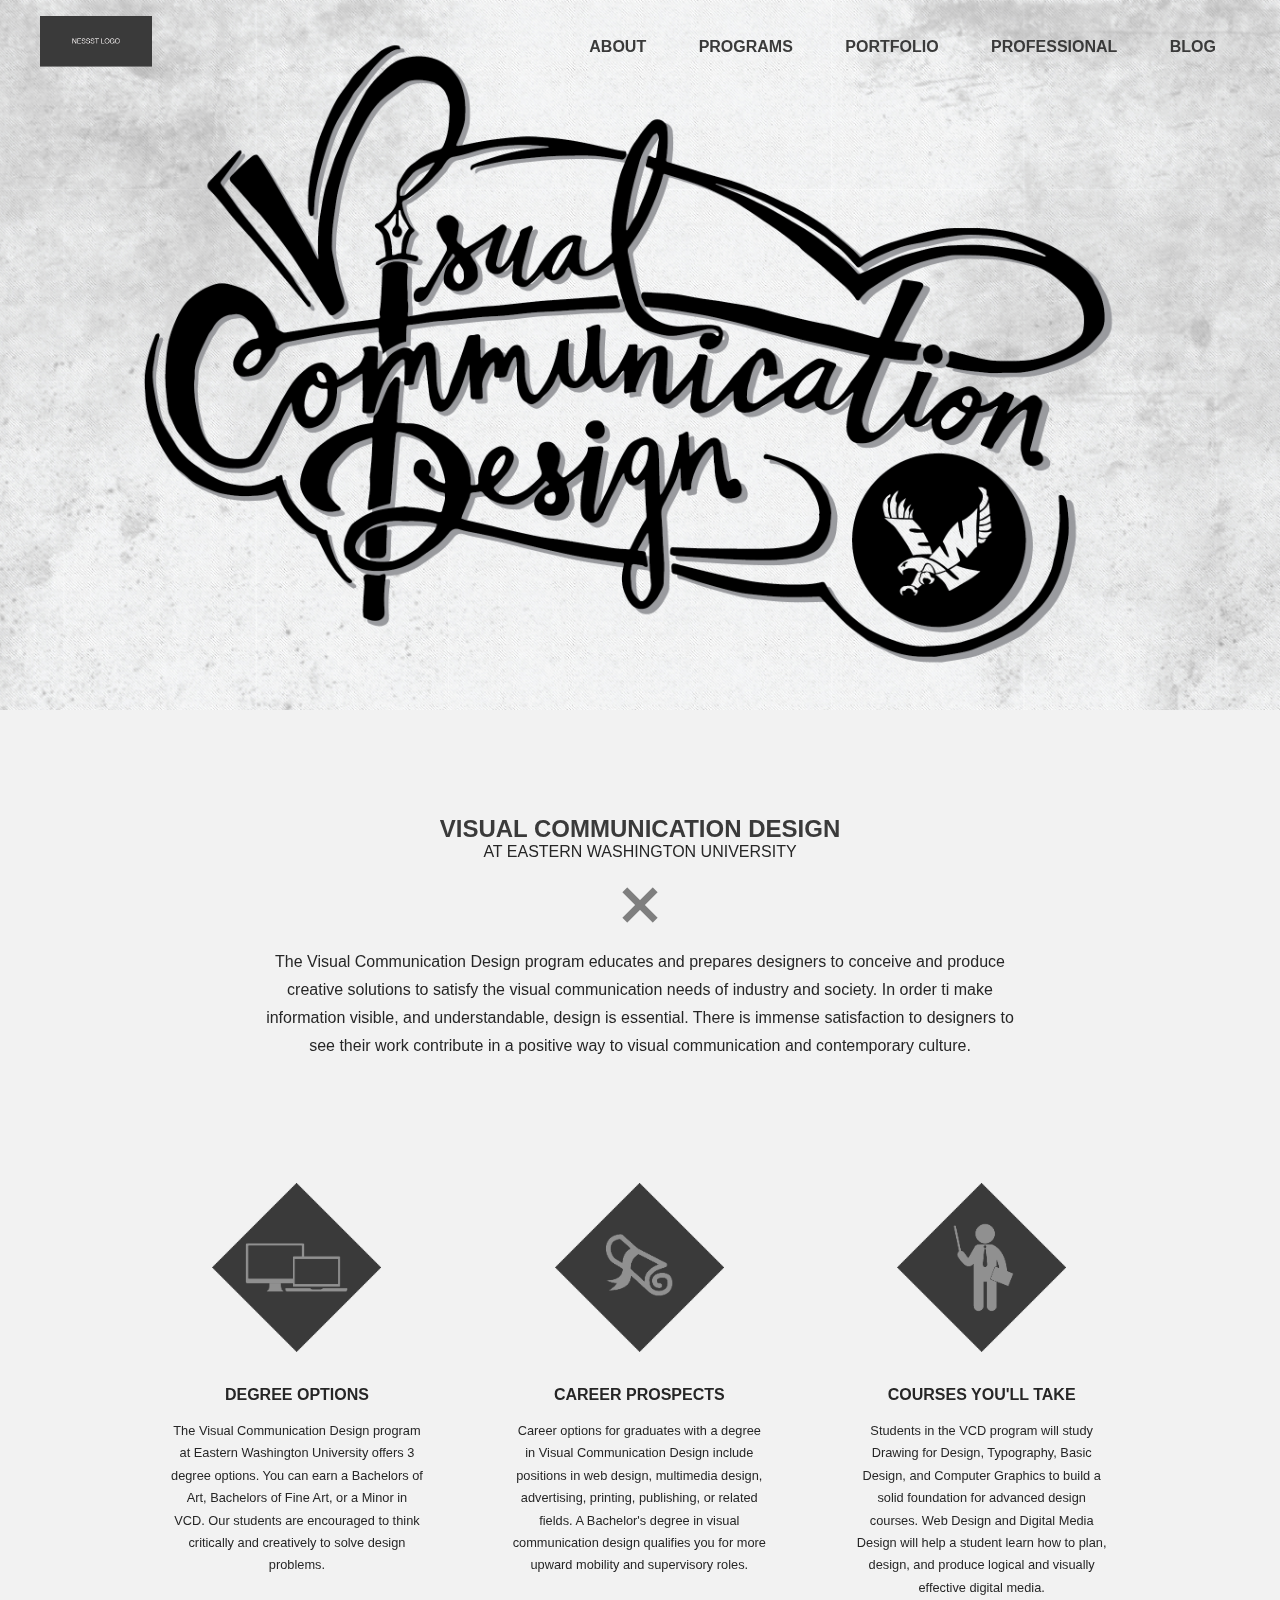
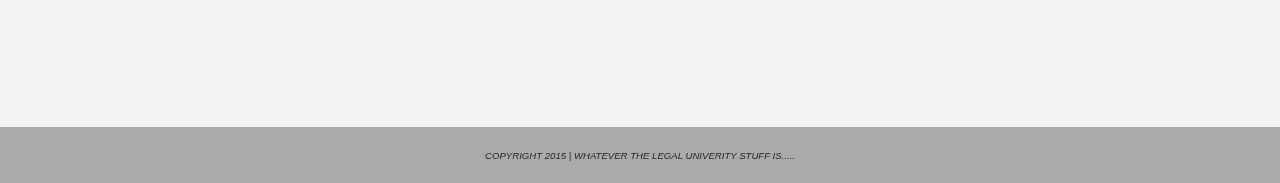
==== commit 7d1c3444: "Version 2" ====
--- a/index.html
+++ b/index.html
@@ -17,130 +17,80 @@
 
 
 	<section class="header">
-		<a href="www.ewu.edu"><img src="img/ewu_logo.png" alt="ewu_logo" class="ewu_logo"></a>
-		<a href="index.html"><img src="img/nessst_logo.png" alt="nessst_logo" class="nessst_logo"></a>
+		<!--<a href="www.ewu.edu"><img src="img/ewu_logo.png" alt="ewu_logo" class="ewu_logo"></a>-->
+		
 		<nav>
+			<ul class="nessst_logo">
+				<a href="index.html"><img src="img/nessst_logo.png" alt="nessst_logo"></a>
+			</ul>
 			<ul class="primaryNav">
 				<li>
-					<a href="index.html">Home</a> |
-					<a href="programs.html">Programs</a> |
-					<a href="portfolio.html">Portfolio</a> |
-					<a href="professional.html">Professional</a> |
+					<a href="index.html">About</a>
+					<a href="programs.html">Programs</a>
+					<a href="portfolio.html">Portfolio</a>
+					<a href="professional.html">Professional</a>
 					<a href="blog.html">Blog</a>
 				</li>
 			</ul>
-			<ul class="socialMedia">
+
+			<!--<ul class="socialMedia">
 				<li>
 					<a href="xxxxxx"><img src="img/socialmedia-01.png" alt=""></a>
 					<a href="xxxxxx"><img src="img/socialmedia-02.png" alt=""></a>
 				</li>
-			</ul>
+			</ul>-->
 		</nav>
 	</section>
 
 
 <!--banner-->
 
-	<section class="banner">
-	<svg xmlns="http://www.w3.org/2000/svg" xmlns:xlink="http://www.w3.org/1999/xlink" version="1.1" x="0px" y="0px" viewBox="0 0 1400 593.6" enable-background="new 0 0 1400 593.6" xml:space="preserve">
-	<g id="Layer_2">
-	</g>
-	<g id="Layer_1">
-		<g>
-		<path fill="#214D66" d="M182.6,244c1.1-0.4,2.2-0.8,3.3-1c1.1-0.2,2.1-0.4,3.1-0.6c5.7-1.1,8.7-0.4,9.2,2.1    c0.3,1.6-0.2,3.2-1.6,4.7c-1.4,1.5-3.2,3-5.5,4.2c-2.3,1.3-5,2.4-8,3.3c-3,0.9-6,1.7-8.9,2.2c-10,1.9-18.5,1.2-25.5-2    c-7.1-3.2-11.7-10.8-14-22.8c-1.7-8.8-0.8-19.1,2.8-30.9c3.5-11.8,8.4-23.6,14.6-35.3c6.2-11.7,13-22.8,20.4-33.2    c7.4-10.4,14.2-18.7,20.3-24.8c1.2-1.2,2.9-2.9,5.2-5.2c2.3-2.3,4.8-4.5,7.5-6.7c2.8-2.2,5.7-4.2,8.9-6.1c3.2-1.9,6.3-3.1,9.5-3.7    c3.6-0.7,6.8-0.1,9.5,1.9c2.7,1.9,5,4.6,6.8,7.9c1.8,3.3,3.3,6.9,4.5,10.9c1.2,4,2.2,7.8,2.9,11.4c2,10.4,3.6,21.6,4.9,33.5    c1.3,11.9,2.5,24.3,3.7,36.9c1.1,12.7,2.1,25.5,3.1,38.4c0.9,13,1.9,25.7,2.8,38.1c4.9-15,9.8-30.6,14.8-46.9    c5-16.3,10-32.7,15.1-49.1c5.1-16.4,10.3-32.7,15.6-48.7c5.3-16,10.8-31.2,16.5-45.7c1-2.3,2.4-3.6,4.2-4c3.6-0.7,5.8,0.8,6.5,4.4    c0.1,0.7,0.1,1.7-0.1,3.2c-4,14.8-7.9,29.2-11.9,43.2c-3.9,14-7.7,27.8-11.5,41.4c-3.8,13.6-7.6,27.2-11.6,40.9    c-4,13.6-8,27.7-12.1,42c-1.1,4-2.5,9.3-4.2,15.9c-1.7,6.6-3.4,13.3-5.2,20c-1.8,6.7-3.6,12.8-5.5,18.4c-1.9,5.6-3.4,9.4-4.7,11.3    c-1.4,2.4-3.6,3.9-6.5,4.4c-2.9,0.6-5.9,0.1-8.7-1.5c-2.9-1.6-5.2-3.8-6.9-6.8l-0.6,0.5l0.5-1.1c-2.3-13.2-4-26.4-5.3-39.8    c-1.2-13.4-2.4-26.7-3.4-40c-1-13.3-1.9-26.6-2.8-39.9c-0.9-13.3-2.2-26.6-4-39.8c-0.5-4.1-1-8.4-1.4-12.8c-0.4-4.4-1-8.7-1.8-13    c-0.7-3.6-1.7-7.1-3-10.3l-0.8-2.3c-7.1,4.4-14.1,9.9-20.8,16.4c-6.7,6.6-12.9,13.7-18.6,21.3c-5.7,7.6-10.9,15.6-15.5,23.9    c-4.6,8.3-8.5,16.3-11.4,24.1c-3,7.8-5.1,15.2-6.4,22.1c-1.3,6.9-1.5,12.8-0.6,17.5c1.1,5.9,4.3,9.2,9.4,9.8    c5.2,0.7,10.6,0.5,16.2-0.6c1.4-0.3,2.7-0.6,4-0.9C180.9,244.4,181.9,244.1,182.6,244z"/>
-		<path fill="#214D66" d="M329.5,200.7c2.1-3.9,4.1-6.1,6.2-6.4c2.5-0.5,4.1,1.4,5,5.7c0.3,11.4,0.5,22.1,0.6,31.9    c0.1,9.8,0.7,17.7,1.8,23.6c1.2,6.3,3.1,9.4,5.6,9.1c1.7,0.4,3.6,0.4,5.6,0c5.4-1,11.2-3.8,17.4-8.2c6.2-4.5,11.2-9.6,15-15.5    c1.3-0.7,2.2-1.1,2.9-1.3c1.6-0.3,3,0,4.4,0.9c1.3,0.9,2.2,2.2,2.5,3.8c0.2,1.1-0.1,2.6-0.9,4.4c-9.7,11.7-18.4,20.2-26.1,25.5    c-7.7,5.3-14.4,8.5-20.3,9.7c-6.8,1.3-12.1,0-16-3.8c-3.9-3.8-6.5-9.1-7.8-15.9c-2.4-12.4-2.8-23.8-1.2-34.1    C325.7,219.7,327.5,210,329.5,200.7z M339.8,134.7c1.5,1.6,2.4,3.2,2.7,4.8c0.4,2,0.1,3.9-0.9,5.6c-1,1.7-2.4,2.7-4.2,3.1    c-1.8,0.3-3.6-0.2-5.4-1.6c-1.8-1.4-2.8-2.9-3.1-4.5c-0.3-1.8,0-3.5,1.1-5.1s2.6-2.6,4.4-2.9C336.4,133.6,338.2,133.8,339.8,134.7    z"/>
-		<path fill="#214D66" d="M387.4,231.9c-1,2.1-2.4,3.3-4.2,3.6c-1.6,0.3-3,0-4.2-1c-1.2-0.9-2-2.3-2.4-4.1l-0.3-1.7    c1.6-6.6,4-13.7,7.2-21.2c3.3-7.5,6.7-14.8,10.3-21.8c3.6-7,6.9-13.5,10-19.5c3.1-6,5.2-10.8,6.4-14.6c-0.4-2.3,0.6-4.1,3-5.5    c2.4-1.4,4.1-2.2,5-2.4c2.7-0.5,5.1,0,7.1,1.5c2,1.5,3.4,4,4.1,7.7c-1,11.9-0.5,23.4,1.6,34.5c1.1,5.9,2.8,11.4,4.9,16.7    c2.2,5.2,4.6,10.6,7.3,16.2c5.7-4.4,11.5-8.5,17.2-12.4c5.7-3.9,11.4-7.8,17-11.7c1.3-0.7,2.2-1.1,2.9-1.3c1.8-0.3,3.3,0,4.4,0.9    c1.1,1,1.8,2.1,2.1,3.5c0.3,1.6-0.9,3.8-3.7,6.7c-2.7,2.9-6.1,5.9-10.1,9.1c-4,3.2-8.2,6.5-12.7,10c-4.5,3.4-8.4,6.6-11.5,9.6    c1.4,7.2,1.5,13.6,0.3,19.1c-1.2,5.5-3.1,10.1-5.8,13.9c-2.7,3.8-5.8,6.7-9.4,8.8c-3.6,2.1-7.1,3.5-10.5,4.1    c-5.2,1-9.8,0.4-13.7-1.8c-3.9-2.2-6.3-5.5-7.2-10.1c-0.5-2.7,0-5.7,1.6-9.1c1.6-3.3,3.7-6.7,6.2-10c2.5-3.3,5.1-6.2,7.8-8.9    c2.7-2.6,4.9-4.7,6.7-6.2c-2.9-7.9-5.6-15.3-8.1-22.4c-2.5-7-4.4-14-5.7-21.1c-4.4,6.5-8.8,13-13.1,19.7    C393.5,217.6,390,224.6,387.4,231.9z"/>
-		<path fill="#214D66" d="M487.4,149.3c0.9-2.5,2.4-4,4.4-4.4c1.4-0.3,2.7,0,4,0.8c1.3,0.8,2.2,2.1,2.5,3.9c0.1,0.5,0,1.4-0.2,2.8    c-1.1,8.9-1.7,19.4-1.8,31.5c-0.1,12.1,0.9,23.6,3,34.4c1.5,7.9,3.6,14.6,6.2,19.9c1.8-1.5,3.4-3,4.8-4.4l-0.1-0.3    c1.4-3.6,3.5-7.1,6.1-10.6c2.6-3.5,4.6-7.1,6.1-10.6c1.6-3.8,3.2-8.5,4.7-14.1c1.5-5.6,3-10.9,4.5-16c1.5-5.1,3.2-9.5,5-13.3    c1.9-3.7,4.2-5.9,6.9-6.4c2.5-0.5,4.8,0.1,7,1.7c2.2,1.6,3.6,4,4.2,7.1c0.7,3.9,1.1,8.8,1.2,14.9c0.1,6.1,0.8,12.4,2,19    c0.3,1.6,0.7,3.6,1.3,6.1c0.6,2.5,1.3,4.9,2.3,7.3c0.9,2.4,1.9,4.4,2.9,6.1c1,1.7,2.1,2.4,3.2,2.2c1.6-0.3,3.3-1.5,5.3-3.6    c1.9-2.1,3.9-3.4,6-3.8c1.1-0.2,2.1,0.2,2.9,1.4c0.8,1.1,1.2,1.9,1.3,2.4c0.4,2-0.1,4-1.3,5.9c-1.3,1.9-2.8,3.6-4.6,5.3    c-1.8,1.6-3.7,2.9-5.6,3.9c-1.9,0.9-3.5,1.5-4.6,1.7c-3.2,0.6-6,0-8.6-1.7c-2.6-1.7-4.8-4-6.7-6.6c-1.9-2.7-3.5-5.5-4.8-8.4    c-1.3-2.9-2.3-5.1-3-6.6c-1.3,4.5-3.1,9.1-5.6,13.9c-2.5,4.8-5.3,9.3-8.4,13.4c-3.1,4.1-6.5,7.6-10.3,10.6    c-3.8,2.9-7.6,4.8-11.4,5.5c-2.3,0.4-4.7,0.4-7.2-0.2c-2.6-0.6-5-1.9-7.4-3.9c-2.4-2-4.6-4.8-6.5-8.4c-2-3.6-3.5-8.2-4.6-13.9    c-1.1-5.7-1.7-12.4-1.9-20.4c-0.2-7.9,0-16,0.5-24.2c0.6-8.2,1.4-15.9,2.5-23.1C484.8,158.6,486,153.1,487.4,149.3z"/>
-		<path fill="#214D66" d="M625.1,144.6c0.1,0.7,0.2,1.3,0.1,1.7c0,0.5-0.1,1-0.2,1.5c0.4-0.1,0.8-0.2,1.2-0.4    c0.3-0.2,0.7-0.3,1.2-0.4c3.2-0.6,5.7,0,7.7,1.9c2,1.9,3.3,4.6,4,8.2c-0.1,3.1-0.4,7-0.8,11.7c-0.4,4.8-0.8,9.7-1.2,14.8    c-0.4,5.1-0.7,10.2-0.8,15.1c-0.1,4.9,0.2,9.2,0.9,12.8c0.4,2,1,3.9,1.8,5.6c3.4-0.9,6.3-2.8,8.7-5.9c2.5-3,4.8-6.2,7-9.6    c2.2-3.3,4.2-6.4,6-9.2c1.8-2.8,3.6-4.4,5.4-4.7c3.6-0.7,5.8,0.8,6.5,4.4c0.3,1.4,0.1,2.9-0.5,4.7c-0.9,1.3-2.4,3.9-4.4,7.5    c-2,3.7-4.4,7.5-7.1,11.6c-2.7,4-6,7.8-9.6,11.3c-3.7,3.5-7.5,5.6-11.6,6.4c-3.2,0.6-6,0.1-8.4-1.4c-2.4-1.5-4.4-3.7-6-6.4    c-1.6-2.7-2.8-5.7-3.8-8.8c-0.9-3.1-1.7-6-2.2-8.7c-1.1,1.6-2.6,3.5-4.4,5.7c-1.8,2.2-3.8,4.5-5.9,6.8c-2.1,2.3-4.3,4.3-6.6,6    c-2.3,1.7-4.3,2.7-6.1,3.1c-5.9,1.1-11,0.1-15.4-3.1c-4.4-3.2-7.2-8.1-8.5-14.9c-1.8-9.5-2.1-18.9-1-28.3    c1.2-9.4,3.3-17.9,6.6-25.7c3.2-7.8,7.2-14.2,12-19.3c4.8-5.1,9.8-8.2,15-9.2c5-0.9,9.4,0,13.2,2.8c3.8,2.8,6.1,6.5,7,11    L625.1,144.6z M591.8,206.5c4.2-3.6,7.4-7.7,9.6-12.4c2.2-4.6,4.1-9.4,5.7-14.4c1.6-5,3.3-9.9,5-14.7c1.7-4.8,4-9.1,7-12.9    c-2.7-0.4-4.2-2-4.8-4.7l-0.8-2.3l-8.3-1.2c-3.6,3.5-6.5,7.6-8.8,12.2c-2.3,4.7-4,9.6-5.1,14.9c-1.1,5.3-1.7,10.6-1.7,16    c0,5.4,0.4,10.6,1.4,15.6L591.8,206.5z"/>
-		<path fill="#214D66" d="M718.2,40.1c-0.1,8.2-0.9,18.2-2.4,29.8c-1.5,11.7-3.7,23.5-6.5,35.5c-2.8,12-6.3,23.5-10.5,34.5    c-4.2,11-9,19.8-14.3,26.4c1.3,5.8,3.1,11.5,5.4,17.1c2.2,5.6,6.3,9.5,12.1,11.9c9.8-4,18.2-9.5,25.3-16.6    c7.1-7.1,13.1-15.3,18.2-24.7c1.4-1.4,2.6-2.3,3.8-2.5c1.6-0.3,3-0.1,4.4,0.8c1.3,0.8,2.2,2.1,2.5,3.9c0.2,0.9,0.1,1.9-0.2,2.8    c-2.1,4.9-5,10.1-8.6,15.9c-3.6,5.7-7.7,11.1-12.2,16.2c-4.5,5.1-9.4,9.5-14.6,13.1c-5.2,3.7-10.4,6-15.6,7    c-9.5,1.8-18.1-2-25.7-11.3c-7.6-9.3-13.4-24.2-17.2-44.6c-1.6-8.4-2.8-19.6-3.6-33.6c-0.8-14-0.4-28.5,1.1-43.5    c1.5-14.9,4.5-29.2,9-42.7c4.5-13.5,11.1-24,20-31.6c2.6-2.4,5.1-3.8,7.6-4.3c6.3-1.2,11.2,0.5,14.5,5c3.3,4.5,5.5,9.5,6.5,14.9    c0.7,3.9,1.1,7.5,1.2,11C718.4,34.5,718.4,37.5,718.2,40.1z M683.4,70.3c-6,26.5-6.9,52.9-2.6,79.3c2.3-5.1,4.1-10.4,5.4-15.8    c1.3-5.4,2.5-10.9,3.6-16.5c1.2-5.9,2.5-12.7,3.8-20.6c1.3-7.9,2.5-15.9,3.5-24.2c1-8.3,1.6-16.5,1.8-24.6    c0.2-8.1-0.3-15.2-1.4-21.4c-4.1,6.6-7.1,13.7-9,21.2C686.8,55.2,685,62.7,683.4,70.3z"/>
-		</g>
-		<g>
-		<path fill="#214D66" d="M202.1,440.9c-0.5-2.7-2.2-3.8-5.2-3.2c-1.4,0.3-2.7,1-4.2,2.2c-5.8,7.7-13,15.3-21.5,22.9    c-8.5,7.6-17.7,14.6-27.5,21c-9.8,6.4-20,12-30.6,16.9c-10.6,4.8-20.8,8.2-30.8,10.1c-3.2,0.6-6.3,1-9.4,1.3    c-3.2-0.4-6.3-1-9.5-1.7c-1.1-0.2-2.1-0.5-3.2-0.7c-0.6-0.2-1.1-0.6-1.7-0.7c-9.3-2.2-14.6-4.7-22.1-21.4    c-9.1-20.1-7.3-45.9-3.2-66.7c2.2-11.4,5.9-22.5,9.2-33.6c3.8-12.9,9.3-24,17.6-34.6c6.4-8.2,13.1-16.4,20.5-23.9    c2.2-2.2,4.6-4.6,7.3-6.7c4.2-2.7,8.7-4.6,13.8-5.5c0.8,0,1.7-0.1,2.5-0.1c2.1,0.1,4.2,0.2,6.3,0.5c2.8,0.4,5.5,1.2,8.1,2.2    c0.3,0.1,0.5,0.2,0.8,0.3c3.1,1.6,5.5,4,6.6,7.6c0.5,1.8,0.8,3.5,0.7,5.3c-0.1,0.3-0.2,0.7-0.3,1.1c-0.1,1.4-0.3,2.6-0.7,3.8    c-0.4,2.7-1.3,5.4-2.3,7.9c-4.2,9.9-7.8,19.9-11.9,30c-4.7,11.3-10.9,22-19.4,30.8c-3.9,4.1-15.5,11.3-13.8,17.4c0,0,0,0,0.1,0    c5.3,3.4,12.6,5.1,19.3,6c3.2-1.3,5.8-3.5,8-6.8c4.7-7.5,8.9-15.5,13.3-23.2c4.7-8.1,8.8-16.2,12.6-24.7    c1.9-4.4,10.6-23.1,12.6-31c1.2-4.8,0.9-9.2,0.2-13c-1-5.4-3.3-10.2-6.7-14.2c-3.5-4-7.7-7.3-12.7-9.7c-5-2.4-10.7-4-16.9-4.7    c-6.2-0.7-12.6-0.4-19.2,0.8c-9.7,1.8-18.8,6-27.3,12.6c-8.5,6.5-16.2,14.3-23,23.2c-6.9,8.9-12.9,18.4-18,28.4    c-5.1,10-9.2,19.4-12.2,28.2c-4.8,14-8.1,28.2-9.9,42.3c-1.8,14.2-1.5,27.5,0.9,39.9c1.5,8.1,4.2,16,8,23.6    c3.8,7.6,8.8,14.1,15.1,19.6c6.3,5.5,13.9,9.4,22.6,11.9c8.8,2.4,18.8,2.6,30.1,0.4c11.3-2.1,23.1-6.2,35.3-12.1    c12.2-6,24-12.9,35.4-21c11.4-8,21.9-16.7,31.5-26c9.6-9.3,17.5-18.3,23.5-27C202,444.9,202.4,442.9,202.1,440.9z"/>
-		<path fill="#214D66" d="M218.6,409.6c0,0.2,0.2,0.4,0.5,0.6c9.1-6.4,18.8-12.2,29.2-17.5c10.4-5.2,20.5-10.1,30.5-14.6    c4.3-0.8,6.8,0.6,7.5,4.2c0.4,2-0.4,3.9-2.4,5.7c-6.7,4.3-13.2,8.7-19.7,13c-6.4,4.4-12.8,8.9-19.2,13.7c2.7,3,4.4,6.7,5.2,11    c0.6,3.4,0.7,7.9,0.1,13.5c-0.6,5.6-1.8,11.3-3.6,17c-1.8,5.7-4.5,11.2-8,16.5c-3.5,5.2-7.7,9.4-12.8,12.4c-2.1,1.3-4.4,2.2-7,2.7    c-2.6,0.5-5.2,1.2-7.8,2.2c-3.9,0.3-8-1.5-12.1-5.3c-4.1-3.8-6.8-8.7-7.9-14.9c-0.9-4.8-0.9-10.8-0.1-18.1    c0.8-7.3,2.2-14.5,4.2-21.5c1.9-7,4.2-13.2,6.9-18.5c2.6-5.3,5.4-8.2,8.4-8.8c2-0.4,3.9,0.3,5.7,2.1l2.5,4.1L218.6,409.6z     M219.8,430.8c-4.2-1.3-7-3.5-8.3-6.5c-1.9,7.2-2.8,14.5-2.5,22.1c0.3,7.6,1.1,14.9,2.4,21.9c3.5-1.1,6.5-3.6,8.8-7.5    c2.3-3.8,4.1-7.9,5.4-12.1c1.3-4.2,2.3-8.2,2.9-11.8c0.6-3.6,0.9-5.7,0.8-6.1l-0.1-0.7c-1.4-0.2-3.1-0.1-4.8,0.4    C222.6,431,221.1,431.1,219.8,430.8z"/>
-		<path fill="#214D66" d="M276.5,403.2c1.8-6.7,3.3-11.3,4.4-13.8c1.2-2.6,2.2-3.9,3.1-4.1c1.1-0.2,2.3,0.9,3.6,3.4    c1.3,2.5,2.2,4.9,2.6,7.4c0.9,4.5,1.1,9.7,0.9,15.7c-0.3,5.9-0.7,12-1.1,18.2c1.7-4.8,3.1-9.5,4.3-14.2c1.2-4.7,2.7-9.2,4.5-13.5    c0.7-2.3,1.7-5.1,2.8-8.4c1.1-3.4,2.5-6.8,4-10.3c1.6-3.5,3.4-6.5,5.5-9.1c2.1-2.6,4.7-4.2,7.9-4.8c2.7-0.5,5-0.3,6.8,0.6    c1.8,0.9,3.4,2.2,4.6,3.9c1.2,1.6,2.2,3.5,3,5.6c0.7,2.1,1.3,4.1,1.7,6.2c1.2,6.6,1.5,13.4,0.7,20.4c-0.8,7.1-0.8,13.7-0.1,19.9    l11.7-31c2-4.1,4.8-6.8,8.3-7.9c2-0.4,4-0.1,6,1c2,1,3.5,3,4.8,5.8c0.7,3.9,1.3,8.7,1.9,14.4c0.5,5.8,1.3,11.4,2.3,16.8    c0.8,4.1,1.8,7.9,3.2,11.3c1.4,3.5,3.1,6.1,5.3,7.8c4.4-1.3,8.5-4.3,12.2-8.8c3.7-4.6,6.9-9.7,9.5-15.5c2.7-5.8,4.9-11.6,6.7-17.6    c1.8-6,3.1-11.1,3.9-15.5c1.2-2.6,2.6-4,4.4-4.4c1.6-0.3,3,0,4.4,0.9c1.3,0.9,2.2,2.4,2.6,4.4c-1.7,13.2-4.9,25.1-9.4,35.5    c-4.6,10.5-11.1,21-19.7,31.5c-1.1,1.4-2.6,2.7-4.3,4c-1.8,1.3-3.9,2.1-6.4,2.6c-4.3,0.8-8.1,0.4-11.3-1.4c-3.3-1.7-6-4-8.2-6.9    c-2.2-2.9-4-6.1-5.5-9.7c-1.5-3.6-2.6-6.8-3.4-9.7c-2.2,5.8-4.8,11.3-8,16.5c-3.1,5.2-7.9,8.3-14.2,9.5c-3.2,0.6-5.8,0.2-8-1.1    c-2.1-1.4-3.8-3.2-5.1-5.5c-1.3-2.3-2.3-4.9-3-7.7c-0.8-2.8-1.4-5.3-1.8-7.6c-0.4-2.3-0.7-4.5-0.9-6.9c-0.2-2.3-0.4-4.6-0.6-6.9    c-1.3,4.2-2.9,9.5-4.7,15.8c-1.9,6.3-4,12.5-6.3,18.6c-2.4,6.1-5,11.4-7.9,15.9c-2.9,4.5-6,7.1-9.4,7.8c-2.7,0.5-5.3-0.2-7.6-2.1    c-2.4-1.9-4-5.2-4.9-10c-0.9-4.8-1.3-10.1-1.1-16c0.2-5.9,0.6-11.9,1.2-18c0.6-6.1,1.4-12,2.3-17.7    C275.6,412.8,276.2,407.7,276.5,403.2z M313.1,405.1c-0.2,0.3-0.3,0.5-0.2,0.7l0.3,1.7l0-2.1L313.1,405.1z"/>
-		<path fill="#214D66" d="M411.3,377.7c1.8-6.7,3.3-11.3,4.4-13.8c1.2-2.6,2.2-3.9,3.1-4.1c1.1-0.2,2.3,0.9,3.6,3.4    c1.3,2.5,2.2,4.9,2.6,7.4c0.9,4.5,1.1,9.7,0.9,15.7c-0.3,5.9-0.7,12-1.1,18.2c1.7-4.8,3.1-9.5,4.3-14.2c1.2-4.7,2.7-9.2,4.5-13.5    c0.7-2.3,1.7-5.1,2.8-8.4c1.1-3.4,2.5-6.8,4-10.3c1.6-3.5,3.4-6.5,5.5-9.1c2.1-2.6,4.7-4.2,7.9-4.8c2.7-0.5,5-0.3,6.8,0.6    c1.8,0.9,3.4,2.2,4.6,3.9c1.2,1.6,2.2,3.5,3,5.6c0.7,2.1,1.3,4.1,1.7,6.2c1.2,6.6,1.5,13.4,0.7,20.4c-0.8,7.1-0.8,13.7-0.1,19.9    l11.7-31c2-4.1,4.8-6.8,8.3-7.9c2-0.4,4-0.1,6,1c2,1,3.5,3,4.8,5.8c0.7,3.9,1.3,8.7,1.9,14.4c0.5,5.8,1.3,11.4,2.3,16.8    c0.8,4.1,1.8,7.9,3.2,11.3c1.4,3.5,3.1,6.1,5.3,7.8c4.4-1.3,8.5-4.3,12.2-8.8c3.7-4.6,6.9-9.7,9.5-15.5c2.7-5.8,4.9-11.6,6.7-17.6    c1.8-6,3.1-11.1,3.9-15.5c1.2-2.6,2.6-4,4.4-4.4c1.6-0.3,3,0,4.4,0.9c1.3,0.9,2.2,2.4,2.6,4.4c-1.7,13.2-4.9,25.1-9.4,35.5    c-4.6,10.5-11.1,21-19.7,31.5c-1.1,1.4-2.6,2.7-4.3,4c-1.8,1.3-3.9,2.1-6.4,2.6c-4.3,0.8-8.1,0.4-11.3-1.4c-3.3-1.7-6-4-8.2-6.9    c-2.2-2.9-4-6.1-5.5-9.7c-1.5-3.6-2.6-6.8-3.4-9.7c-2.2,5.8-4.8,11.3-8,16.5c-3.1,5.2-7.9,8.3-14.2,9.5c-3.2,0.6-5.8,0.2-8-1.1    c-2.1-1.4-3.8-3.2-5.1-5.5c-1.3-2.3-2.3-4.9-3-7.7c-0.8-2.8-1.4-5.3-1.8-7.6c-0.4-2.3-0.7-4.5-0.9-6.9c-0.2-2.3-0.4-4.6-0.6-6.9    c-1.3,4.2-2.9,9.5-4.7,15.8c-1.9,6.3-4,12.5-6.3,18.6c-2.4,6.1-5,11.4-7.9,15.9c-2.9,4.5-6,7.1-9.4,7.8c-2.7,0.5-5.3-0.2-7.6-2.1    c-2.4-1.9-4-5.2-4.9-10c-0.9-4.8-1.3-10.1-1.1-16c0.2-5.9,0.6-11.9,1.2-18c0.6-6.1,1.4-12,2.3-17.7    C410.3,387.3,410.9,382.2,411.3,377.7z M447.8,379.5c-0.2,0.3-0.3,0.5-0.2,0.7l0.3,1.7l0-2.1L447.8,379.5z"/>
-		<path fill="#214D66" d="M553.7,324.3c0.9-2.5,2.4-4,4.4-4.4c1.4-0.3,2.7,0,4,0.8c1.3,0.8,2.2,2.1,2.5,3.9c0.1,0.5,0,1.4-0.2,2.8    c-1.1,8.9-1.7,19.4-1.8,31.5c-0.1,12.1,0.9,23.6,3,34.4c1.5,7.9,3.6,14.6,6.2,19.9c1.8-1.5,3.4-3,4.8-4.4l-0.1-0.3    c1.4-3.6,3.5-7.1,6.1-10.6c2.6-3.5,4.6-7.1,6.1-10.6c1.6-3.8,3.2-8.5,4.7-14.1c1.5-5.6,3-10.9,4.5-16c1.5-5.1,3.2-9.5,5-13.3    c1.9-3.7,4.2-5.9,6.9-6.4c2.5-0.5,4.8,0.1,7,1.7c2.2,1.6,3.6,4,4.2,7.1c0.7,3.9,1.1,8.8,1.2,14.9c0.1,6.1,0.8,12.4,2,19    c0.3,1.6,0.7,3.6,1.3,6.1c0.6,2.5,1.3,4.9,2.3,7.3c0.9,2.4,1.9,4.4,2.9,6.1c1,1.7,2.1,2.4,3.2,2.2c1.6-0.3,3.3-1.5,5.3-3.6    c1.9-2.1,3.9-3.4,6-3.8c1.1-0.2,2.1,0.2,2.9,1.4c0.8,1.1,1.2,1.9,1.3,2.4c0.4,2-0.1,4-1.3,5.9c-1.3,1.9-2.8,3.6-4.6,5.3    c-1.8,1.6-3.7,2.9-5.6,3.9c-1.9,0.9-3.5,1.5-4.6,1.7c-3.2,0.6-6,0-8.6-1.7c-2.6-1.7-4.8-4-6.7-6.6c-1.9-2.7-3.5-5.5-4.8-8.4    c-1.3-2.9-2.3-5.1-3-6.6c-1.3,4.5-3.1,9.1-5.6,13.9c-2.5,4.8-5.3,9.3-8.4,13.4c-3.1,4.1-6.5,7.6-10.3,10.6    c-3.8,2.9-7.6,4.8-11.4,5.5c-2.3,0.4-4.7,0.4-7.2-0.2c-2.6-0.6-5-1.9-7.4-3.9c-2.4-2-4.6-4.8-6.5-8.4c-2-3.6-3.5-8.2-4.6-13.9    c-1.1-5.7-1.7-12.4-1.9-20.4c-0.2-7.9,0-16,0.5-24.2c0.6-8.2,1.4-15.9,2.5-23.1C551.1,333.6,552.4,328.1,553.7,324.3z"/>
-		<path fill="#214D66" d="M660.1,321.7c0.7,2.7,1.5,5.3,2.2,8c0.7,2.7,1.4,5.4,1.9,8.1c0.1,0.7,0.2,1.4,0.2,2.2    c0,0.8,0.1,1.7,0.3,2.6c1-3.2,2.5-7.3,4.4-12.3c1.9-4.9,4-9.7,6.2-14.4c2.3-4.7,4.7-8.7,7.2-12.3c2.5-3.5,4.9-5.5,7.1-5.9    c5.4-1,9.6-0.3,12.4,2.2c2.8,2.5,4.5,5.1,5,7.8c1.8,9.7,2.7,19.5,2.7,29.2c0,9.7,0.9,19.4,2.7,28.9c0.5,2.5,1,5,1.6,7.4    c0.6,2.5,1.3,4.9,2.3,7.3l6.2,3l17.6-9.3c1.3-0.7,2.1-1.1,2.6-1.2c3.8-0.7,6.1,0.7,6.8,4.3c0.3,1.6-0.6,3.5-2.6,5.8    c-2,2.3-4.5,4.4-7.4,6.5c-2.9,2.1-5.9,3.9-9,5.4c-3.1,1.5-5.6,2.5-7.4,2.8c-6.3,1.2-12.4-1-18.3-6.7c-5.9-5.7-10-14.5-12.2-26.5    c-0.9-4.8-1.6-9.4-2-14c-0.4-4.6-0.7-8.5-0.8-11.8c-3.2,6.5-5.9,13.2-8.1,20.2c-2.2,7-4.3,13.9-6.2,20.9c-0.7,2.3-1.4,4.9-2,7.9    c-0.6,3-1.4,6-2.4,8.7c-1,2.8-2.4,5.2-4.1,7.3c-1.7,2.1-3.9,3.4-6.6,3.9c-2.5,0.5-4.7,0.1-6.6-1.2c-1.9-1.3-3.4-3.5-4.4-6.5    c-0.8-4.1-1.1-8.5-1.1-13.3c0-4.8,0.2-9.7,0.6-14.5c0.4-4.9,0.8-9.6,1.4-14.1c0.5-4.6,0.9-8.8,1.1-12.9l-0.1-0.3    c-0.2-2.1-0.5-4.5-0.9-7.4c-0.4-2.8-0.7-5.6-0.9-8.3c-0.2-2.7,0-5,0.4-6.9c0.4-2,1.7-3.1,3.7-3.5c2.9-0.6,5,0.5,6.2,3L660.1,321.7    z"/>
-		<path fill="#214D66" d="M746.7,309.1c2.1-3.9,4.1-6.1,6.2-6.4c2.5-0.5,4.1,1.4,5,5.7c0.3,11.4,0.5,22.1,0.6,31.9    c0.1,9.8,0.7,17.7,1.8,23.6c1.2,6.3,3.1,9.4,5.6,9.1c1.7,0.4,3.6,0.4,5.6,0c5.4-1,11.2-3.8,17.4-8.2c6.2-4.5,11.2-9.6,15-15.5    c1.3-0.7,2.2-1.1,2.9-1.3c1.6-0.3,3,0,4.4,0.9c1.3,0.9,2.2,2.2,2.5,3.8c0.2,1.1-0.1,2.6-0.9,4.4c-9.7,11.7-18.4,20.2-26.1,25.5    c-7.7,5.3-14.4,8.5-20.3,9.7c-6.8,1.3-12.1,0-16-3.8c-3.9-3.8-6.5-9.1-7.8-15.9c-2.4-12.4-2.8-23.8-1.2-34.1    C743,328.2,744.7,318.4,746.7,309.1z M757.1,243.2c1.5,1.6,2.4,3.2,2.7,4.8c0.4,2,0.1,3.9-0.9,5.6c-1,1.7-2.4,2.7-4.2,3.1    c-1.8,0.3-3.6-0.2-5.4-1.6c-1.8-1.4-2.8-2.9-3.1-4.5c-0.3-1.8,0-3.5,1.1-5.1c1.1-1.6,2.6-2.6,4.4-2.9    C753.7,242.1,755.5,242.3,757.1,243.2z"/>
-		<path fill="#214D66" d="M854.4,293c0.3,1.8,0.1,3.4-0.9,4.7c-0.9,1.3-1.9,2.1-3.1,2.3c-2.5,0.5-4.6-0.4-6.5-2.6l-4.4-16l-3.7,0.7    c-3,2.7-5.7,6.5-8.2,11.4c-2.5,4.9-4.6,10.3-6.3,16.1c-1.7,5.8-2.9,11.7-3.5,17.5c-0.6,5.9-0.5,11.2,0.4,15.9    c0.1,0.7,0.5,1.8,1,3.5c0.5,1.7,1.3,3.3,2.2,5c0.9,1.7,2.1,3.2,3.5,4.4c1.4,1.3,3,1.8,4.9,1.7c2.6-1,5.5-3,8.7-6    c3.2-3.1,6.2-6.3,9.2-9.7c3-3.4,5.9-6.4,8.6-9.2c2.8-2.7,5-4.3,6.9-4.6c3.8-0.7,6.1,0.7,6.8,4.3c0.3,1.4,0,2.9-0.9,4.7    c-2.5,3.1-5,6.7-7.6,10.9c-2.6,4.2-5.3,8.3-8.2,12.3c-2.9,3.9-6.1,7.4-9.6,10.4c-3.5,3-7.3,4.9-11.4,5.7c-4.3,0.8-8.4,0.5-12.3-1    c-3.9-1.5-7.4-3.6-10.5-6.4c-3.1-2.8-5.7-6.1-7.8-9.8c-2.1-3.7-3.5-7.5-4.3-11.3c-1.4-7.5-1.7-15.6-0.9-24.3    c0.8-8.7,2.7-17,5.6-25c2.9-7.9,6.9-14.8,11.9-20.5c5-5.7,10.9-9.3,17.7-10.6c5.2-1,9.8,0,13.7,2.8c3.9,2.9,6.6,7.8,7.9,14.9    c0.2,1.1,0.4,2.3,0.7,3.6C854.3,290.2,854.4,291.6,854.4,293z"/>
-		<path fill="#214D66" d="M932.7,273.9c0.1,0.7,0.2,1.3,0.1,1.7c0,0.5-0.1,1-0.2,1.5c0.4-0.1,0.8-0.2,1.2-0.4    c0.3-0.2,0.7-0.3,1.2-0.4c3.2-0.6,5.7,0,7.7,1.9c2,1.9,3.3,4.6,4,8.2c-0.1,3.1-0.4,7-0.8,11.7c-0.4,4.8-0.8,9.7-1.2,14.8    c-0.4,5.1-0.7,10.2-0.8,15.1c-0.1,4.9,0.2,9.2,0.9,12.8c0.4,2,1,3.9,1.8,5.6c3.4-0.9,6.3-2.8,8.7-5.9c2.5-3,4.8-6.2,7-9.6    c2.2-3.3,4.2-6.4,6-9.2c1.8-2.8,3.6-4.4,5.4-4.7c3.6-0.7,5.8,0.8,6.5,4.4c0.3,1.4,0.1,2.9-0.5,4.7c-0.9,1.3-2.4,3.9-4.4,7.5    c-2,3.7-4.4,7.5-7.1,11.6c-2.7,4-6,7.8-9.6,11.3c-3.7,3.5-7.5,5.6-11.6,6.4c-3.2,0.6-6,0.1-8.4-1.4c-2.4-1.5-4.4-3.7-6-6.4    c-1.6-2.7-2.8-5.7-3.8-8.8c-0.9-3.1-1.7-6-2.2-8.7c-1.1,1.6-2.6,3.5-4.4,5.7c-1.8,2.2-3.8,4.5-5.9,6.8c-2.1,2.3-4.3,4.3-6.6,6    c-2.3,1.7-4.3,2.7-6.1,3.1c-5.9,1.1-11,0.1-15.4-3.1c-4.4-3.2-7.2-8.1-8.5-14.9c-1.8-9.5-2.1-18.9-1-28.3    c1.2-9.4,3.3-17.9,6.6-25.7c3.2-7.8,7.2-14.2,12-19.3c4.8-5.1,9.8-8.2,15-9.2c5-0.9,9.4,0,13.2,2.8c3.8,2.8,6.1,6.5,7,11    L932.7,273.9z M899.5,335.8c4.2-3.6,7.4-7.7,9.6-12.4c2.2-4.6,4.1-9.4,5.7-14.4c1.6-5,3.3-9.9,5-14.7c1.7-4.8,4-9.1,7-12.9    c-2.7-0.4-4.2-2-4.8-4.7l-0.8-2.3l-8.3-1.2c-3.6,3.5-6.5,7.6-8.8,12.2c-2.3,4.7-4,9.6-5.1,14.9c-1.1,5.3-1.7,10.6-1.7,16    c0,5.4,0.4,10.6,1.4,15.6L899.5,335.8z"/>
-		<path fill="#214D66" d="M988.8,293.2c-0.7-7.6-1.3-15.1-1.6-22.4c-0.3-7.3-0.4-14.8-0.2-22.3c-7.8,3.4-13.3,6-16.6,8.1    c-3.3,2-5.8,3.2-7.6,3.5c-2.7,0.5-4.4-1-5.1-4.7c-0.6-3.4,1-7,4.8-10.9c3.8-3.9,8.5-7.6,13.9-11.2c3-3.9,5.3-7.3,6.8-10.3    c1.5-3,2.7-6,3.5-9.1c0.8-3.1,1.4-6.4,1.6-10c0.3-3.6,0.6-7.9,1.1-12.9c0.3-2.2,0.5-5.7,0.6-10.5c0.1-4.8,0.6-9.8,1.4-14.9    c0.8-5.1,2.1-9.7,3.9-13.8c1.8-4.1,4.5-6.5,8.1-7.2c3.6-0.7,5.8,0.7,6.4,4.1c0.3,1.8,0.5,4.4,0.4,7.8c-0.1,3.4-0.2,7.8-0.5,13.3    c-0.3,5.4-0.5,12.1-0.8,20c-0.3,7.9-0.4,17.3-0.5,28c2.3-0.4,4.4-0.9,6.4-1.4c2-0.5,4-0.9,6.1-1.3c2.5-0.5,5.5-1,9-1.7    c3.5-0.7,6.9-1.1,10.3-1.4c3.3-0.3,6.2-0.2,8.7,0.3c2.4,0.5,3.8,1.7,4.2,3.8s-1.3,4.1-5,6.2c-3.7,2.1-8.1,4.2-13.2,6.4    c-5.1,2.1-10.3,4.2-15.5,6.3c-5.2,2-9.2,3.9-11.9,5.6c-0.4,11.3-0.4,23.3,0.1,36c0.5,12.7,1.8,24.4,3.9,35.3    c0.3,1.4,0.7,3.2,1.2,5.4c0.5,2.2,1.1,4.5,1.7,6.9c0.6,2.4,1.2,4.4,1.8,6c0.7,1.6,1.3,2.4,2,2.3c2.5-0.5,6.9-5.1,13.4-14    c6.4-8.8,12.7-21,18.9-36.5c0.9-1.3,2.2-2.2,3.8-2.5c1.6-0.3,3,0,4.4,0.8c1.3,0.8,2.1,2,2.4,3.6c0.2,1.1-0.1,2.6-0.9,4.4    c-2,6.7-4.6,13.8-7.8,21.2c-3.2,7.4-6.6,14.2-10.4,20.3c-3.8,6.1-7.7,11.3-11.8,15.6c-4.1,4.3-8.2,6.8-12.3,7.6    c-3.9,0.7-7.2,0-10.1-2.3c-2.9-2.3-5.4-5.2-7.6-8.7c-2.2-3.6-4-7.4-5.4-11.6c-1.4-4.2-2.4-8-3-11.4c-0.9-4.5-1.5-9-2-13.3    C989.4,301.2,989.1,297.1,988.8,293.2z"/>
-		<path fill="#214D66" d="M1065.5,248.7c2.1-3.9,4.1-6.1,6.2-6.4c2.5-0.5,4.1,1.4,5,5.7c0.3,11.4,0.5,22.1,0.6,31.9    c0.1,9.8,0.7,17.7,1.8,23.6c1.2,6.3,3.1,9.4,5.6,9.1c1.7,0.4,3.6,0.4,5.6,0c5.4-1,11.2-3.8,17.4-8.2c6.2-4.5,11.2-9.6,15-15.5    c1.3-0.7,2.2-1.1,2.9-1.3c1.6-0.3,3,0,4.4,0.9c1.3,0.9,2.2,2.2,2.5,3.8c0.2,1.1-0.1,2.6-0.9,4.4c-9.7,11.7-18.4,20.2-26.1,25.5    c-7.7,5.3-14.4,8.5-20.3,9.7c-6.8,1.3-12.1,0-16-3.8c-3.9-3.8-6.5-9.1-7.8-15.9c-2.4-12.4-2.8-23.8-1.2-34.1    C1061.7,267.8,1063.5,258,1065.5,248.7z M1075.8,182.8c1.5,1.6,2.4,3.2,2.7,4.8c0.4,2,0.1,3.9-0.9,5.6c-1,1.7-2.4,2.7-4.2,3.1    c-1.8,0.3-3.6-0.2-5.4-1.6c-1.8-1.4-2.8-2.9-3.1-4.5c-0.3-1.8,0-3.5,1.1-5.1c1.1-1.6,2.6-2.6,4.4-2.9    C1072.4,181.7,1074.2,181.9,1075.8,182.8z"/>
-		<path fill="#214D66" d="M1148.7,233.3c0,0.2,0.2,0.4,0.5,0.6c9.1-6.4,18.8-12.2,29.2-17.5c10.4-5.2,20.5-10.1,30.5-14.6    c4.3-0.8,6.8,0.6,7.5,4.2c0.4,2-0.4,3.9-2.4,5.7c-6.7,4.3-13.2,8.7-19.7,13c-6.4,4.4-12.8,8.9-19.2,13.7c2.7,3,4.4,6.7,5.2,11    c0.6,3.4,0.7,7.9,0.1,13.5c-0.6,5.6-1.8,11.3-3.6,17c-1.8,5.7-4.5,11.2-8,16.5c-3.5,5.2-7.7,9.4-12.8,12.4c-2.1,1.3-4.4,2.2-7,2.7    c-2.6,0.5-5.2,1.2-7.8,2.2c-3.9,0.3-8-1.5-12.1-5.3c-4.1-3.8-6.8-8.7-7.9-14.9c-0.9-4.8-0.9-10.8-0.1-18.1    c0.8-7.3,2.2-14.5,4.2-21.5c1.9-7,4.2-13.2,6.9-18.5c2.6-5.3,5.4-8.2,8.4-8.8c2-0.4,3.9,0.3,5.7,2.1l2.5,4.1L1148.7,233.3z     M1149.9,254.5c-4.2-1.3-7-3.5-8.3-6.5c-1.9,7.2-2.8,14.5-2.5,22.1c0.3,7.6,1.1,14.9,2.4,21.9c3.5-1.1,6.5-3.6,8.8-7.5    c2.3-3.8,4.1-7.9,5.4-12.1c1.3-4.2,2.3-8.2,2.9-11.8c0.6-3.6,0.9-5.7,0.8-6.1l-0.1-0.7c-1.4-0.2-3.1-0.1-4.8,0.4    C1152.6,254.7,1151.1,254.8,1149.9,254.5z"/>
-		<path fill="#214D66" d="M1219.5,215.7c0.7,2.7,1.5,5.3,2.2,8c0.7,2.7,1.4,5.4,1.9,8.1c0.1,0.7,0.2,1.4,0.2,2.2    c0,0.8,0.1,1.7,0.3,2.6c1-3.2,2.5-7.3,4.4-12.3c1.9-4.9,4-9.7,6.2-14.4c2.3-4.7,4.7-8.7,7.2-12.3c2.5-3.5,4.9-5.5,7.1-5.9    c5.4-1,9.6-0.3,12.4,2.2c2.8,2.5,4.5,5.1,5,7.8c1.8,9.7,2.7,19.5,2.7,29.2c0,9.7,0.9,19.4,2.7,28.9c0.5,2.5,1,5,1.6,7.4    c0.6,2.5,1.3,4.9,2.3,7.3l6.2,3l17.6-9.3c1.3-0.7,2.1-1.1,2.6-1.2c3.8-0.7,6.1,0.7,6.8,4.3c0.3,1.6-0.6,3.5-2.6,5.8    c-2,2.3-4.5,4.4-7.4,6.5c-2.9,2.1-5.9,3.9-9,5.4c-3.1,1.5-5.6,2.5-7.4,2.8c-6.3,1.2-12.4-1-18.3-6.7c-5.9-5.7-10-14.5-12.2-26.5    c-0.9-4.8-1.6-9.4-2-14c-0.4-4.6-0.7-8.5-0.8-11.8c-3.2,6.5-5.9,13.2-8.1,20.2c-2.2,7-4.3,13.9-6.2,20.9c-0.7,2.3-1.4,4.9-2,7.9    c-0.6,3-1.4,6-2.4,8.7c-1,2.8-2.4,5.2-4.1,7.3c-1.7,2.1-3.9,3.4-6.6,3.9c-2.5,0.5-4.7,0.1-6.6-1.2c-1.9-1.3-3.4-3.5-4.4-6.5    c-0.8-4.1-1.1-8.5-1.1-13.3c0-4.8,0.2-9.7,0.6-14.5c0.4-4.9,0.8-9.6,1.4-14.1c0.5-4.6,0.9-8.8,1.1-12.9l-0.1-0.3    c-0.2-2.1-0.5-4.5-0.9-7.4c-0.4-2.8-0.7-5.6-0.9-8.3c-0.2-2.7,0-5,0.4-6.9c0.4-2,1.7-3.1,3.7-3.5c2.9-0.6,5,0.5,6.2,3    L1219.5,215.7z"/>
-		</g>
-		<g>
-		<path fill="#214D66" d="M866.2,420.2c-0.1-1.4,0.2-2.5,0.9-3.3c0.7-0.8,1.5-1.3,2.3-1.5c1.8-0.3,3.4,0.6,4.7,2.7l0,0.3    c5.3-5.5,10.6-9.7,15.7-12.5c5.1-2.9,10.2-4.8,15.2-5.7c7.5-1.4,14.6-0.7,21.3,2.2c6.7,2.9,12.8,7.1,18,12.6    c5.3,5.6,9.7,12,13.4,19.4c3.6,7.4,6.2,15,7.7,22.8c2.1,11.1,2.5,22.9,1.3,35.3c-1.3,12.4-4.1,24-8.4,34.7    c-4.3,10.7-10,20-17,27.7c-7,7.7-15.1,12.4-24.5,14.2c-1.3,0.3-3.4,0.4-6.2,0.5c-2.8,0.1-5.7,0-8.7-0.3c-3-0.3-5.7-1-8-2.1    c-2.4-1.1-3.7-2.7-4.1-4.6c-0.3-1.3-0.2-2.6,0.3-3.9c0.4-1.3,1.2-2,2.2-2.2c1.5-0.3,3.1,0.6,4.9,2.7l-1.3,1.3c2.9,0.7,5.7,1,8.5,1    c2.8,0,5.3-0.2,7.6-0.7c8.5-1.6,15.7-5.8,21.5-12.5c5.9-6.7,10.4-14.7,13.7-24c3.2-9.3,5.2-19.4,5.9-30.2    c0.7-10.8,0.1-21.2-1.8-31.2c-1.2-6.5-3.1-12.7-5.6-18.7c-2.5-6-5.6-11.1-9.4-15.4c-3.7-4.3-8-7.5-12.8-9.6    c-4.8-2.1-10.2-2.6-16.2-1.5c-3.8,0.7-7.2,1.8-10.1,3.3c-2.9,1.5-5.5,3.2-7.7,5.2c-2.2,2-4.2,4.1-6,6.3c-1.8,2.2-3.6,4.4-5.2,6.4    c1.1,7.9,2.1,15.7,2.9,23.5c0.8,7.8,1.5,15.5,2.1,23.1c0.2,3.1,0.5,7.4,0.9,13c0.4,5.6,0.6,11.8,0.8,18.5    c0.1,6.7,0.1,13.5-0.3,20.5c-0.3,7-1.1,13.4-2.4,19.2c-1.3,5.9-3.2,10.8-5.7,14.9c-2.5,4.1-5.7,6.5-9.7,7.3    c-3.3,0.6-6.6,0-9.9-1.9c-3.3-1.9-6.3-4.6-9-8.1c-2.7-3.5-5.2-7.8-7.3-12.7c-2.1-4.9-3.7-10.2-4.8-15.6    c-1.9-9.8-2.3-19.9-1.2-30.4c1-10.4,3.1-20.7,6.1-30.6c3-10,6.9-19.5,11.5-28.6c4.7-9.1,9.7-17,15.1-23.9    c-0.1-1.2-0.2-2.3-0.4-3.4C866.7,422.5,866.4,421.3,866.2,420.2z M872.2,486c-0.1-5.8-0.3-11.7-0.6-17.6    c-0.3-5.9-0.8-11.8-1.4-17.7c-8.2,13.8-14.2,28.5-17.9,44c-3.7,15.5-4.1,30.7-1.3,45.5c0.3,1.7,0.8,3.9,1.5,6.6    c0.7,2.7,1.5,5.4,2.5,7.9c1,2.6,2.2,4.8,3.6,6.7c1.4,1.9,3,2.9,4.7,3.1c1.5-0.3,2.6-1.5,3.3-3.6c0.7-2.1,1.3-3.9,1.7-5.4    c2.9-11.1,4.4-22.5,4.4-34.3C872.7,509.4,872.5,497.7,872.2,486z"/>
-		<path fill="#214D66" d="M1014.1,481.3c-1,3.8-2.1,7.6-3.4,11.5c-1.3,3.9-2.8,7.5-4.6,11c-1.8,3.5-4,6.6-6.5,9.4    c-2.5,2.8-5.5,5-8.9,6.7c0.7,3.5,1.8,6.9,3.5,10.1c1.6,3.2,4,4.5,7.2,3.9c0.8-0.2,1.7-0.4,2.6-0.7c0.9-0.3,1.8-1,2.8-2.1    c0.9-0.7,2.2-1.9,3.8-3.6c1.7-1.7,3.4-3.6,5.4-5.8c1.9-2.2,3.7-4.5,5.4-7c1.7-2.5,2.8-4.9,3.4-7.2c0.3-1.3,0.9-2,1.9-2.2    c1.2-0.2,2.3,0.1,3.5,0.9c1.2,0.8,1.9,1.9,2.2,3.2c0.2,1.2-0.4,3.2-2,6.1c-1.5,2.9-3.3,5.9-5.4,9c-2.1,3.2-4.3,6.2-6.6,9    c-2.3,2.9-4.1,4.7-5.5,5.7c-0.5,0.3-1.8,1.3-3.9,3.1c-2.2,1.8-4.1,2.8-5.7,3.2c-3.7,0.7-7,0.5-9.9-0.4c-2.9-1-5.5-2.6-7.7-4.7    c-2.2-2.2-4.1-4.8-5.5-7.9c-1.4-3.1-2.5-6.4-3.2-9.9c-1.1-0.3-1.8-1.1-2-2.5c-0.2-1.2,0-2.2,0.7-3.2c-0.4-2-0.7-4-0.9-6.2    c-0.2-2.1-0.2-4.3,0-6.6c0.3-3.7,0.9-8.1,1.8-13.3c0.8-5.2,2.2-10.2,4-15.1c1.8-4.9,4.3-9.3,7.4-13c3.1-3.8,6.9-6.1,11.6-7    c4.7-0.9,8.1,0.1,10.4,2.8c2.2,2.8,3.7,6.1,4.5,10.1c0.4,2.3,0.7,4.7,0.7,7C1014.9,477.9,1014.6,479.9,1014.1,481.3z     M1000.1,473.1c-1.4,1.6-2.7,3.9-3.9,6.8c-1.2,2.9-2.1,6-2.9,9.2c-0.8,3.2-1.4,6.6-2,9.9c-0.6,3.4-0.9,6.5-1.1,9.3    c1.6-2.2,3.5-6.2,5.5-11.9c0.4-1.3,1-2.9,1.7-4.8s1.2-4,1.7-6.3c0.4-2.2,0.8-4.4,1.1-6.5C1000.4,476.7,1000.4,474.8,1000.1,473.1z    "/>
-		<path fill="#214D66" d="M1035.4,504.2c-0.7,1.5-1.8,2.4-3.1,2.7c-1.2,0.2-2.2,0-3.1-0.7c-0.9-0.7-1.5-1.7-1.7-3l-0.2-1.2    c1.1-4.9,2.9-10.1,5.3-15.6c2.4-5.5,4.9-10.9,7.6-16c2.6-5.2,5.1-9.9,7.4-14.3c2.3-4.4,3.8-8,4.7-10.7c-0.3-1.7,0.4-3,2.2-4    c1.8-1,3-1.6,3.7-1.7c2-0.4,3.7,0,5.2,1.1c1.5,1.1,2.5,3,3,5.6c-0.8,8.8-0.4,17.2,1.2,25.4c0.8,4.3,2,8.4,3.6,12.2    c1.6,3.8,3.4,7.8,5.4,11.9c4.2-3.2,8.4-6.2,12.6-9.1c4.2-2.9,8.4-5.7,12.5-8.6c0.9-0.5,1.7-0.8,2.2-0.9c1.3-0.3,2.4,0,3.2,0.7    c0.8,0.7,1.3,1.6,1.5,2.6c0.2,1.2-0.7,2.8-2.7,4.9c-2,2.1-4.5,4.3-7.4,6.7c-2.9,2.4-6,4.8-9.3,7.3c-3.3,2.5-6.1,4.9-8.5,7    c1,5.3,1.1,10,0.2,14c-0.9,4-2.3,7.5-4.3,10.2c-2,2.8-4.3,4.9-6.9,6.5c-2.6,1.5-5.2,2.5-7.7,3c-3.8,0.7-7.2,0.3-10.1-1.3    c-2.9-1.6-4.7-4.1-5.3-7.4c-0.4-2,0-4.2,1.2-6.7c1.2-2.5,2.7-4.9,4.6-7.3c1.9-2.4,3.8-4.6,5.7-6.5c2-1.9,3.6-3.4,5-4.6    c-2.1-5.8-4.1-11.3-6-16.4c-1.8-5.2-3.2-10.3-4.2-15.5c-3.2,4.7-6.5,9.6-9.7,14.5C1039.9,493.7,1037.4,498.8,1035.4,504.2z"/>
-		<path fill="#214D66" d="M1104.6,460c1.5-2.9,3-4.5,4.5-4.7c1.8-0.3,3,1.1,3.6,4.2c0.2,8.4,0.4,16.2,0.4,23.4    c0.1,7.2,0.5,13,1.3,17.3c0.9,4.7,2.3,6.9,4.1,6.7c1.3,0.3,2.6,0.3,4.1,0c4-0.8,8.3-2.8,12.8-6c4.6-3.3,8.2-7.1,11-11.4    c0.9-0.5,1.7-0.8,2.2-0.9c1.2-0.2,2.2,0,3.2,0.7c1,0.7,1.6,1.6,1.8,2.8c0.2,0.8-0.1,1.9-0.7,3.2c-7.2,8.6-13.6,14.8-19.2,18.8    c-5.6,3.9-10.6,6.3-14.9,7.1c-5,0.9-8.9,0-11.8-2.8c-2.9-2.8-4.8-6.7-5.7-11.7c-1.7-9.1-2-17.5-0.9-25    C1101.9,474,1103.2,466.9,1104.6,460z M1112.2,411.5c1.1,1.2,1.7,2.3,2,3.5c0.3,1.5,0.1,2.9-0.6,4.1c-0.7,1.3-1.7,2-3.1,2.3    c-1.3,0.3-2.7-0.1-4-1.2c-1.3-1-2.1-2.1-2.3-3.3c-0.3-1.3,0-2.6,0.8-3.8c0.8-1.2,1.9-1.9,3.2-2.2    C1109.8,410.7,1111.1,410.9,1112.2,411.5z"/>
-		<path fill="#214D66" d="M1152.9,450.1c2.9-3.1,6-5,9.5-5.7c3.8-0.7,7,0.4,9.4,3.4c1.6-3.2,2.7-5.6,3.3-7.2c0.6-1.6,2-2.6,4.3-3    c3.7-0.7,6.4,0.9,8.1,4.7c0.9,5,1.7,10,2.2,15.1c0.5,5.1,1.3,10.1,2.2,15.1l0.1,0.7l1.4-2.1c0.5-0.8,1.4-1.9,2.5-3.3    c1.1-1.4,2.4-2.8,3.7-4.2c1.4-1.4,2.8-2.6,4.3-3.7c1.5-1.1,3-1.7,4.5-2c1.2-0.2,1.8,0.1,2,0.9c0.4,2.3-0.2,4.7-2,7.2    c-1.8,2.5-3.4,4.8-4.9,7c-1.5,2.2-2.9,4.4-4.3,6.6c-1.4,2.2-2.7,4.5-4,6.8c1.6,6.4,3.2,12.8,4.9,19c1.7,6.2,3.1,12.5,4.3,18.8    c1,5.2,1.7,10.4,2.3,15.6c0.6,5.2,0.9,10.8,1,16.6c0,3.6-0.5,7.4-1.6,11.4c-1.1,4-2.6,7.7-4.6,11.2c-2,3.5-4.6,6.5-7.6,8.9    c-3.1,2.5-6.6,4.1-10.6,4.8c-4.5,0.9-8.3,0.9-11.4,0.1c-3.1-0.8-5.7-2.1-7.7-3.8c-2.1-1.8-3.7-3.9-4.8-6.3c-1.2-2.5-2-4.8-2.4-7.2    c-0.4-2.2-0.7-4.4-0.7-6.6c-0.1-2.2-0.2-4.5-0.3-6.9c0-4.6,0.6-9.9,1.9-15.9c1.3-5.9,2.9-11.9,5-18c2-6.1,4.3-11.9,6.9-17.6    c2.5-5.7,5-10.7,7.5-15.1l2.6-5.2c-0.6-2.3-1.1-4.7-1.6-7.2s-0.9-5-1.4-7.5l-1.2-6.5c-4.3,6.7-8.8,13.3-13.5,19.9    c-4.8,6.6-10.5,11.9-17.1,15.9c-0.6,0.3-1.4,0.5-2.2,0.7c-1.7,0.3-3.3-0.1-4.9-1.1c-1.6-1.1-2.7-3.2-3.3-6.4    c-0.7-3.5-0.5-7.6,0.5-12.3c1-4.7,2.5-9.3,4.5-13.9c2-4.6,4.1-8.9,6.5-12.9C1148.7,455.3,1150.9,452.2,1152.9,450.1z     M1147.3,486.3c2.5-3.2,5.8-7.6,9.8-13.1c4-5.5,7.6-11,10.7-16.6c-1.4-0.9-1.9-1.9-1.7-2.8c0.3-0.9-0.1-1.3-1.1-1.1    c-2.8,0.5-5.2,2.2-7.2,4.9c-2,2.7-3.7,5.8-5.1,9.4c-1.4,3.5-2.5,7.1-3.4,10.7C1148.5,481.3,1147.8,484.2,1147.3,486.3z     M1191.2,540.3c-0.3-2.4-0.6-4.7-0.9-6.9c-0.3-2.3-0.7-4.6-1.2-6.9c-1.3-6.7-2.8-13.3-4.6-20.1c-3.1,6.6-5.6,13.5-7.5,20.5    c-1.9,7.1-3.5,14.1-4.8,21.1c-0.2,0.7-0.4,2-0.7,3.8c-0.3,1.8-0.5,3.8-0.7,5.9c-0.2,2.2-0.3,4.5-0.4,6.8c-0.1,2.3,0.1,4.5,0.5,6.5    c0.4,2.3,1.3,4.1,2.6,5.5c1.3,1.3,3.2,1.7,5.7,1.3c4-0.8,6.9-2.6,8.8-5.5c1.9-2.9,3.1-6.3,3.7-10c0.6-3.7,0.7-7.6,0.4-11.6    C1191.7,546.6,1191.4,543.2,1191.2,540.3z"/>
-		<path fill="#214D66" d="M1218.6,435.6c0.5,2,1.1,3.9,1.6,5.9c0.5,2,1,3.9,1.4,5.9c0.1,0.5,0.2,1,0.2,1.6c0,0.6,0.1,1.2,0.2,1.9    c0.8-2.4,1.8-5.4,3.2-9c1.4-3.6,2.9-7.1,4.6-10.6c1.7-3.4,3.4-6.4,5.3-9c1.8-2.6,3.6-4,5.2-4.4c4-0.8,7-0.2,9.1,1.6    c2.1,1.8,3.3,3.8,3.7,5.8c1.4,7.2,2,14.3,2,21.5c0,7.2,0.6,14.2,2,21.2c0.3,1.8,0.7,3.7,1.2,5.5c0.4,1.8,1,3.6,1.7,5.4l4.6,2.2    l12.9-6.8c0.9-0.5,1.6-0.8,1.9-0.9c2.8-0.5,4.5,0.5,5,3.2c0.2,1.2-0.4,2.6-1.9,4.2c-1.5,1.7-3.3,3.3-5.4,4.8    c-2.1,1.5-4.3,2.9-6.6,4c-2.3,1.1-4.1,1.8-5.4,2.1c-4.7,0.9-9.2-0.8-13.5-4.9c-4.3-4.2-7.3-10.7-9-19.5c-0.7-3.5-1.1-6.9-1.4-10.3    c-0.3-3.4-0.5-6.3-0.6-8.7c-2.4,4.8-4.4,9.7-6,14.8c-1.6,5.1-3.1,10.2-4.6,15.3c-0.6,1.7-1,3.6-1.5,5.8c-0.4,2.2-1,4.4-1.8,6.4    c-0.7,2-1.7,3.8-3,5.3c-1.3,1.5-2.9,2.5-4.9,2.9c-1.8,0.3-3.4,0.1-4.8-0.9c-1.4-0.9-2.5-2.5-3.2-4.8c-0.6-3-0.8-6.3-0.8-9.8    c0-3.5,0.2-7.1,0.4-10.7c0.3-3.6,0.6-7,1-10.4c0.4-3.3,0.7-6.5,0.8-9.5l0-0.3c-0.1-1.5-0.3-3.3-0.6-5.4c-0.3-2.1-0.5-4.1-0.6-6.1    c-0.1-2,0-3.7,0.3-5.1c0.3-1.4,1.2-2.3,2.7-2.6c2.2-0.4,3.7,0.3,4.6,2.2L1218.6,435.6z"/>
-			</g>
-		</g>
-	</svg>
+<div class="parallax-container" data-parallax="scroll" data-position="top" data-bleed="10" data-image-src="img/home_banner_01.jpg" data-natural-height="900" style="height: 700px;"></div>
 
+<!--<section class="banner">
 
-
-		<div class="banner-content">
-			<h1>Visual Communication Design</h1>
-			<h2>at Eastern Washington University</h2>
-			<p>The Visual Communication Design program educates and prepares designers to conceive and produce creative solutions to satisfy the visual communication needs of industry and society. In order ti make information  visible, and understandable, design is essential. There is immense satisfaction to designers to see their work contribute in a positive way to visual communication and contemporary culture.</p>
-			<a href="programs.html">Learn More </a>
-		</div>	
-	</section>
+		<img src="img/home_banner_01.jpg" alt="">
+</section>-->
 
 <!--main content-->
 
 	<section class="content">
+
+
+			<h1>Visual Communication Design</h1>
+			<h2>at Eastern Washington University</h2>
+			<img src="img/x.png" class="divider">
+			<p>The Visual Communication Design program educates and prepares designers to conceive and produce creative solutions to satisfy the visual communication needs of industry and society. In order ti make information  visible, and understandable, design is essential. There is immense satisfaction to designers to see their work contribute in a positive way to visual communication and contemporary culture.</p>
 		
 
-		<h1>What can I do with a degree in VCD?</h1>
-		<p class="p_column">The Visual Communication Design program at Eastern Washington University offers 3 degree options. You can earn a Bachelors of Art, Bachelors of Fine Art, or a Minor in VCD. Our students are encouraged to think critically and creatively to solve design problems.<br><br>
+		<!--<h1>What can I do with a degree in VCD?</h1>
+		<img src="img/x.png" class="divider">
+			<p class="p_column">The Visual Communication Design program at Eastern Washington University offers 3 degree options. You can earn a Bachelors of Art, Bachelors of Fine Art, or a Minor in VCD. Our students are encouraged to think critically and creatively to solve design problems.<br><br>
 
-			Career options for graduates with a degree in Visual Communication Design include positions in web design, multimedia design, advertising, printing, publishing, or related fields. A Bachelor's degree in visual communication design qualifies you for more upward mobility and supervisory roles. </p>
+				Career options for graduates with a degree in Visual Communication Design include positions in web design, multimedia design, advertising, printing, publishing, or related fields. A Bachelor's degree in visual communication design qualifies you for more upward mobility and supervisory roles. </p>
 
-		<p class="p_column">Students in the VCD program will study Drawing for Design, Typography, Basic Design, and Computer Graphics to build a solid foundation for advanced design courses. Web Design and Digital Media Design will help a student learn how to plan, design, and produce logical and visually effective digital media.<br><br>
+			<p class="p_column">Students in the VCD program will study Drawing for Design, Typography, Basic Design, and Computer Graphics to build a solid foundation for advanced design courses. Web Design and Digital Media Design will help a student learn how to plan, design, and produce logical and visually effective digital media.<br><br>
 
-			Other courses included in the program include Public Speaking, History of Design, and Tech Communication. These courses will teach you to combine theory and practice as you learn to effectively structure and deliver information with purpose and reason.</p>
+				Other courses included in the program include Public Speaking, History of Design, and Tech Communication. These courses will teach you to combine theory and practice as you learn to effectively structure and deliver information with purpose and reason.</p>-->
+
+		<div class="column">
+			<img src="img/program-01.png" alt="">
+			<h3>degree options</h3>
+			<p>The Visual Communication Design program at Eastern Washington University offers 3 degree options. You can earn a Bachelors of Art, Bachelors of Fine Art, or a Minor in VCD. Our students are encouraged to think critically and creatively to solve design problems.</p>
+		</div>
+		<div class="column">
+			<img src="img/program-02.png" alt="">
+			<h3>Career prospects</h3>
+			<p>Career options for graduates with a degree in Visual Communication Design include positions in web design, multimedia design, advertising, printing, publishing, or related fields. A Bachelor's degree in visual communication design qualifies you for more upward mobility and supervisory roles.</p>
+		</div>
+		<div class="column">
+			<img src="img/program-03.png" alt="">
+			<h3>courses you'll take</h3>
+			<p>Students in the VCD program will study Drawing for Design, Typography, Basic Design, and Computer Graphics to build a solid foundation for advanced design courses. Web Design and Digital Media Design will help a student learn how to plan, design, and produce logical and visually effective digital media.</p>
+		</div>
 	</section>
 
 
-	<section class="events">
-			<img src="img/event_01.jpg" alt="">
-		<div class="event_01">
-			<h1>Event Name</h1>
-			<h2>Saturday, May 26, 2015</h2>
-			<a href="">more info</a>
-		</div>
-			<img src="img/event_02.jpg" alt="">
-		<div class="event_02">
-			<h1>Event Name</h1>
-			<h2>Saturday, May 26, 2015</h2>
-			<a href="">more info</a>
-		</div>
-	</section>
-
-<!--sidebar-->
-
-	<!--<section class="sidebar">
-		<h2>Degree Options</h2>
-		<h3>Bachelors of Art in VCD</h3> 
-		<h3>Bachelors in Fine Art in VCD</h3> 
-		<h3>Minor in VCD</h3>	
-
-		<h2>What Will I Study?</h2>
-		<h3>Drawing of Design</h3>
-		<h3>Typography</h3>
-		<h3>Basic Design</h3>
-		<h3>Visual Communication</h3>
-		<h3>Color Managment </h3>
-		<h3>Computer Graphics</h3>
-		<h3>Web Design</h3>
-		<h3>Public Speaking</h3>
-		<h3>Technical Communication</h3>
-		<h3>History of Design</h3>
-	</section>-->
 
 <!--footer-->
 	
@@ -157,5 +107,8 @@
 	<script type='text/javascript' src='js/jquery.min.js'></script>
 	<script type='text/javascript' src='js/scripts.js'></script>
 
+	<script src="https://ajax.googleapis.com/ajax/libs/jquery/1.11.0/jquery.min.js"></script>
+	<script src="js/parallax.js"></script>
+
 </body>
 </html>--- a/css/styles.css
+++ b/css/styles.css
@@ -23,22 +23,27 @@
 	width: 100%;
 	display: block;
 	margin: 0 auto;
+	position: absolute;
+	top: 0;
+	z-index: 9999;
 }
 
 main {
 	width: 70%;
 	display: block;
 	margin: 5% auto;
+
 }
 
 /*------------------------------------------TYPOGRAPHY------------------------------------------*/
 
 h1 {
-	font-size: 2em;
+	font-size: 1.5em;
 	text-transform: uppercase;
 	font-weight: 600;
 	margin-bottom: 0;
-	color: #A65D5D;
+	color: #3a3a3a;
+	text-align: center;
 
 }
 
@@ -47,6 +52,7 @@
 	text-transform: uppercase;
 	font-weight: 300;
 	margin: 0;
+	text-align: center;
 }
 
 h3 {
@@ -87,34 +93,35 @@
 
 
 .ewu_logo {
-	width: 10%;
+	width: 9em;
 	display: block;
 	float: right;
 	padding: 1% 1% 1% 90%;
 	background: #ddd;
 }
 
-.nessst_logo {
-	width: 10%;
-	display: inline-block;
-	padding: 1% 0 1% 1%;
-	margin: 0;
+nav ul.nessst_logo a img {
+	width: 7em;
+	display: inline-block;
+	margin: 0;
+	float: left;
 }
 
 nav {
-	width: 88%;
-	display: inline-block;
-	margin-left: 0;
+	width: 100%;
+	display: block;
+	margin: 0 auto;
 	z-index: 9999999999;
 }
 
 nav ul {
 	display: inline-block;
+	z-index: 99999;
 }
 
 nav ul.primaryNav {
-	float: left;
-	margin: 2.75em 0 0 0;
+	float: right;
+	margin: 3% 5% 0 0;
 }
 
 nav ul.socialMedia {
@@ -144,9 +151,10 @@
 nav li a {
 	text-decoration: none;
 	color: #3a3a3a;
-	font-weight: 300;
+	font-weight: 700;
 	text-transform: uppercase;
-	font-size: .75em;
+	font-size: 1em;
+	margin-left: 3em;
 }
 
 nav li a:hover {
@@ -157,17 +165,18 @@
 /*--------------------------------------------BANNER--------------------------------------------*/
 
 .banner {
-	background: #2D6587;
 	width: 100%;
 	display: block;
 	margin: 0 auto;
 	position: relative;
+	z-index: -999;
+	padding-bottom: 4%;
 
 }
 
 .banner svg {
-	z-index: 999;
-	margin: 0% 0;
+	z-index: -9999999999999999;
+	margin: -4% 0;
 }
 
 .banner h1 {
@@ -229,7 +238,7 @@
 	top: 0;
 	left: 0;
 	width: 40%;
-	margin: 15% 0 0 5%;
+	margin: 10% 0 0 5%;
 }
 
 .banner-content a {
@@ -265,16 +274,56 @@
 
 .content h1 {
 	text-align: center;
-}
-
-.content .p_column {
-	width: 45%;
-	display: inline-block;
-	margin: 2.5% auto;
-}
-
-.content .p_column:first-of-type {
-	margin: auto 5% 0 2.5%;
+	margin-top: 5%;
+}
+
+.programs .content {
+	margin-bottom: 10%;
+}
+
+.divider {
+	display: block;
+	margin: 0 auto;
+	padding: 2.5% 0;
+}
+
+.content p:first-of-type {
+	width: 75%;
+	display: block;
+	margin: 0 auto;
+	text-align: center;
+	line-height: 1.75em;
+	font-size: 1em;
+}
+
+.programs .content p:first-of-type {
+	width: 100%;
+
+}
+
+.column {
+	width: 33%;
+	display: inline-block;
+	margin: 12% auto 0 auto;
+	vertical-align: top;
+}
+
+.column img {
+	width: 50%;
+	display: block;
+	margin: 0 auto;
+}
+
+.column h3 {
+	text-transform: uppercase;
+	font-size: 1em;
+	font-weight: 700;
+	text-align: center;
+	margin-top: 10%;
+}
+
+.content .column p {
+	font-size: .8em;
 }
 
 table {
@@ -316,8 +365,7 @@
 .events {
 	width: 100%;
 	display: inline-block;
-	position: relative;
-	margin: 0;
+	margin: 5% 0 0 0;
 	padding: 0;
 }
 
@@ -331,7 +379,6 @@
 	width: 35.714286%;
 	display: inline-block;
 	float: right;
-	position: relative;
 }
 
 .event_01 {
@@ -346,9 +393,9 @@
 	right: 0;
 }
 
-.events h1, .events h2 {
-	color: #fff;
-	display: block;
+.events h1 {
+	text-align: center;
+	margin-bottom: 2.5%;
 }
 
 .events a {
@@ -370,14 +417,15 @@
 
 
 .twoColumnContent {
-	width: 65%;
+	width: 50%;
 	display: inline-block;
 	float: left;
 	position: relative;
+	margin-left: 8%;
 }
 
 .sidebar {
-	width: 20%;
+	width: 30%;
 	display: inline-block;
 	float: right;
 	position: relative;
@@ -487,6 +535,69 @@
 
 
 
+/*------------------------------------------program tabs------------------------------------------*/
+
+
+.programs .content h1 {
+	text-align: center;
+	margin-top: 0;
+}
+
+
+.programs .column img {
+	width: 180%;
+	margin-left: -40%;
+}
+
+.tabs {
+    width:100%;
+    display:inline-block;
+}
+
+.tab-links {
+	text-align: center;
+	margin: -2em 0 4em 0;
+}
+
+.tab-links:after {
+    display: block;
+    clear: both;
+    content:'';
+}
+ 
+.tab-links li {
+	display: inline-block;
+    margin: 0 auto;
+    list-style: none;
+    width: 33%;
+    padding: 0;
+}
+
+.tab-links li img {
+	width: 100%;
+}
+ 
+ 
+.tab-links a:hover {
+	opacity: .8;
+    text-decoration:none;
+}
+
+ 
+.tab-content {
+    padding:15px;
+}
+ 
+.tab {
+    display:none;
+}
+ 
+.tab.active {
+    display:block;
+    opacity: .8;
+
+}
+
 
 
 /*------------------------------------------FOOTER------------------------------------------*/
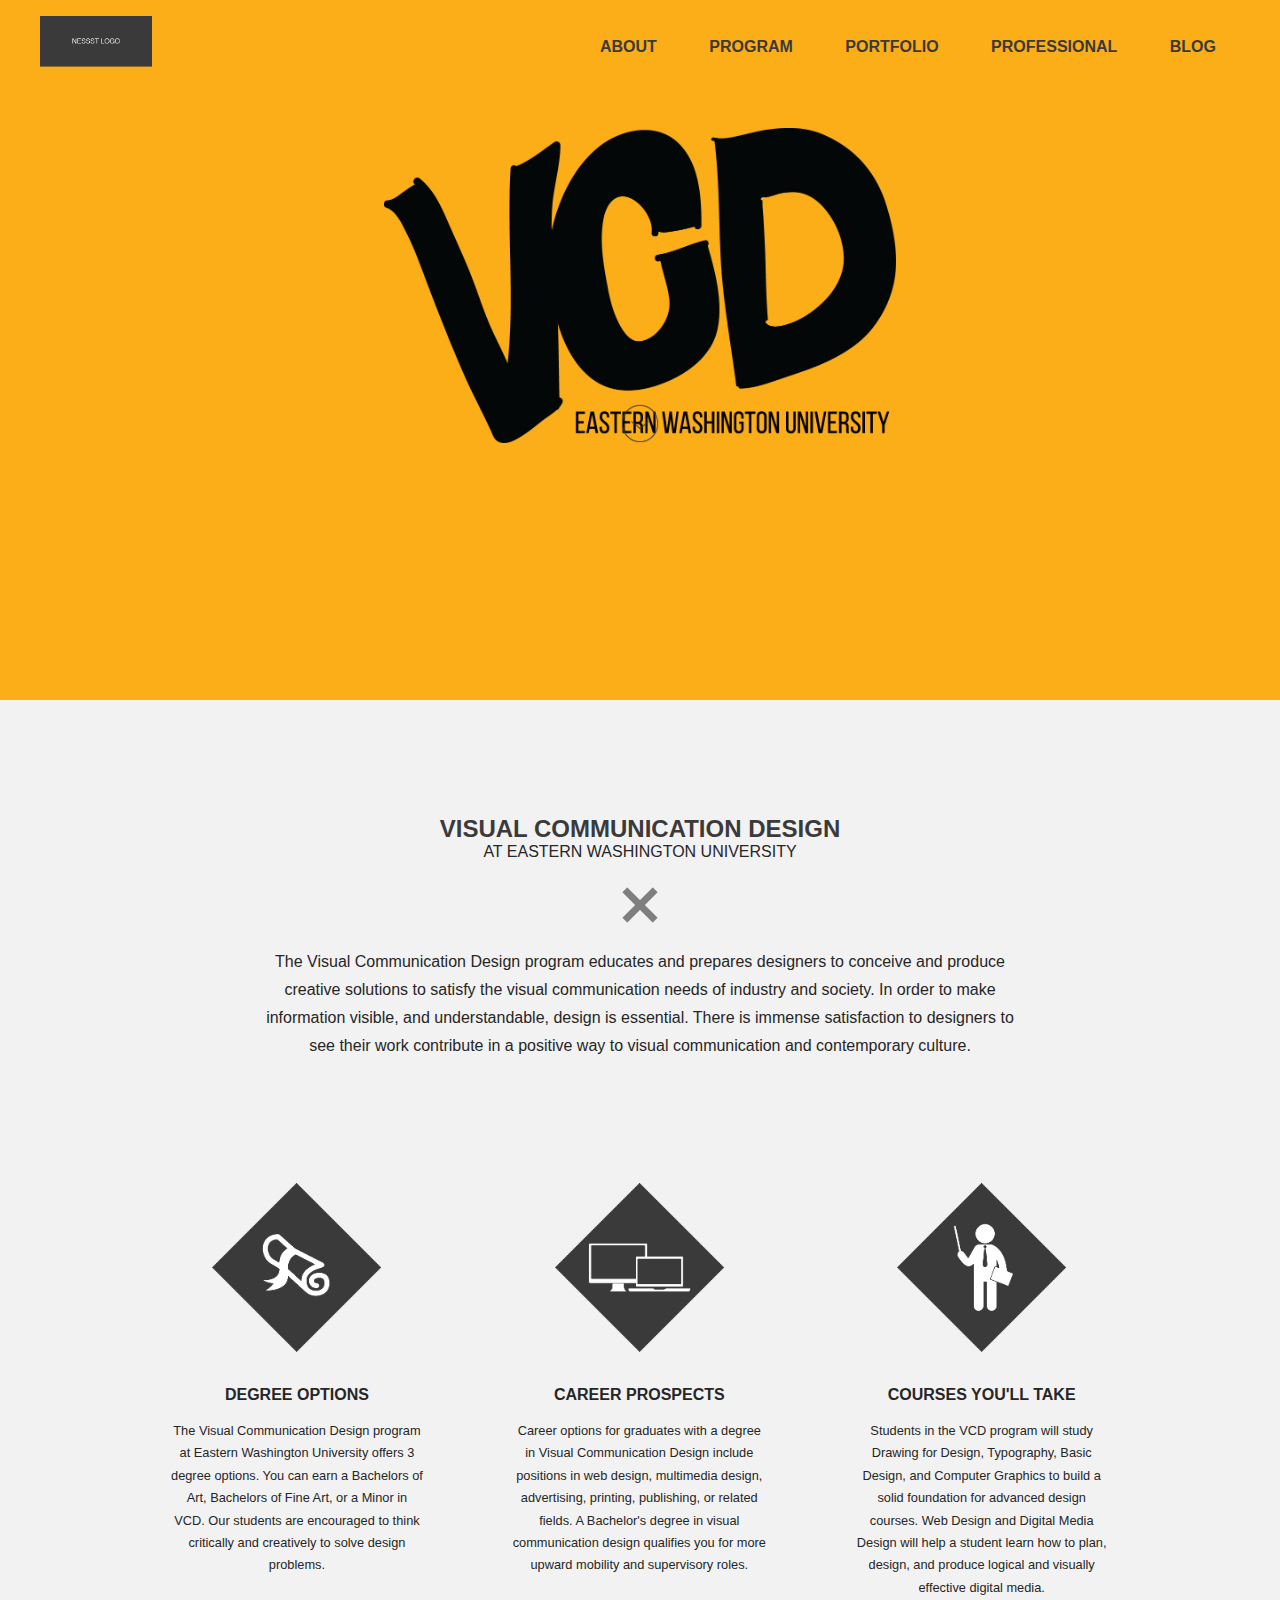
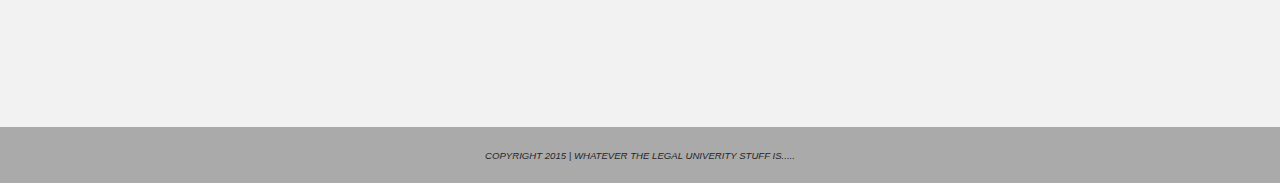
==== commit 0a339e14: "version 3" ====
--- a/index.html
+++ b/index.html
@@ -25,8 +25,8 @@
 			</ul>
 			<ul class="primaryNav">
 				<li>
-					<a href="index.html">About</a>
-					<a href="programs.html">Programs</a>
+					<a href="#about">About</a>
+					<a href="programs.html">Program</a>
 					<a href="portfolio.html">Portfolio</a>
 					<a href="professional.html">Professional</a>
 					<a href="blog.html">Blog</a>
@@ -45,7 +45,14 @@
 
 <!--banner-->
 
-<div class="parallax-container" data-parallax="scroll" data-position="top" data-bleed="10" data-image-src="img/home_banner_01.jpg" data-natural-height="900" style="height: 700px;"></div>
+<div class="parallax-container" data-parallax="scroll" data-position="top" data-bleed="10"  data-natural-height="900" style="height: 700px;">
+	<img src="img/home_banner_02.png" alt="">
+	<div class="container">
+	  <div class="arrow bounce">
+	   <img src="img/arrow.png" class="arrow">
+	  </div><!--arrow-->
+	</div><!--container-->
+</div>
 
 <!--<section class="banner">
 
@@ -54,13 +61,13 @@
 
 <!--main content-->
 
-	<section class="content">
+	<section class="content" id="about">
 
 
 			<h1>Visual Communication Design</h1>
 			<h2>at Eastern Washington University</h2>
 			<img src="img/x.png" class="divider">
-			<p>The Visual Communication Design program educates and prepares designers to conceive and produce creative solutions to satisfy the visual communication needs of industry and society. In order ti make information  visible, and understandable, design is essential. There is immense satisfaction to designers to see their work contribute in a positive way to visual communication and contemporary culture.</p>
+			<p>The Visual Communication Design program educates and prepares designers to conceive and produce creative solutions to satisfy the visual communication needs of industry and society. In order to make information  visible, and understandable, design is essential. There is immense satisfaction to designers to see their work contribute in a positive way to visual communication and contemporary culture.</p>
 		
 
 		<!--<h1>What can I do with a degree in VCD?</h1>
@@ -74,12 +81,12 @@
 				Other courses included in the program include Public Speaking, History of Design, and Tech Communication. These courses will teach you to combine theory and practice as you learn to effectively structure and deliver information with purpose and reason.</p>-->
 
 		<div class="column">
-			<img src="img/program-01.png" alt="">
+			<img src="img/program-02.png" alt="">
 			<h3>degree options</h3>
 			<p>The Visual Communication Design program at Eastern Washington University offers 3 degree options. You can earn a Bachelors of Art, Bachelors of Fine Art, or a Minor in VCD. Our students are encouraged to think critically and creatively to solve design problems.</p>
 		</div>
 		<div class="column">
-			<img src="img/program-02.png" alt="">
+			<img src="img/program-01.png" alt="">
 			<h3>Career prospects</h3>
 			<p>Career options for graduates with a degree in Visual Communication Design include positions in web design, multimedia design, advertising, printing, publishing, or related fields. A Bachelor's degree in visual communication design qualifies you for more upward mobility and supervisory roles.</p>
 		</div>
@@ -110,5 +117,7 @@
 	<script src="https://ajax.googleapis.com/ajax/libs/jquery/1.11.0/jquery.min.js"></script>
 	<script src="js/parallax.js"></script>
 
+	<script src="js/smoothscroll.js"></script>
+
 </body>
 </html>--- a/css/styles.css
+++ b/css/styles.css
@@ -100,55 +100,55 @@
 	background: #ddd;
 }
 
-nav ul.nessst_logo a img {
+.header nav ul.nessst_logo a img {
 	width: 7em;
 	display: inline-block;
 	margin: 0;
 	float: left;
 }
 
-nav {
+.header nav {
 	width: 100%;
 	display: block;
 	margin: 0 auto;
 	z-index: 9999999999;
 }
 
-nav ul {
+.header nav ul {
 	display: inline-block;
 	z-index: 99999;
 }
 
-nav ul.primaryNav {
+.header nav ul.primaryNav {
 	float: right;
 	margin: 3% 5% 0 0;
 }
 
-nav ul.socialMedia {
+.header nav ul.socialMedia {
 	float: right;
 	margin: 2em 0 0 0;
 }
 
-nav ul.socialMedia a:first-of-type {
+.header nav ul.socialMedia a:first-of-type {
 	margin-right: -.5em;
 }
 
-nav ul.socialMedia a:hover {
+.header nav ul.socialMedia a:hover {
 	opacity: .5;
 }
 
-nav ul.socialMedia a img {
+.header nav ul.socialMedia a img {
 	width: 3em;
 	margin-bottom: 0;
 	padding-bottom: 0;
 
 }
 
-nav li {
+.header nav li {
 	list-style: none;
 }
 
-nav li a {
+.header nav li a {
 	text-decoration: none;
 	color: #3a3a3a;
 	font-weight: 700;
@@ -157,9 +157,56 @@
 	margin-left: 3em;
 }
 
-nav li a:hover {
+.header nav li a:hover {
 	color: #A65D5D;
 }
+
+.parallax-container {
+	background: #fbae18;
+	z-index: -9999;
+}
+
+.parallax-container img {
+	width: 40%;
+	display: block;
+	margin: 0 auto;
+	padding-top: 10%;
+}
+
+img.arrow {
+	width: 3%;
+	padding-top: 2%;
+}
+
+
+
+
+.container .arrow > img { width:3%; }
+.arrow { 
+	position:relative; 
+	top:-2em; 
+	margin-right:0%; }
+.bounce {
+  -webkit-animation-name: bounce;
+	-moz-animation-name: bounce;
+	-webkit-animation-duration: 0.75s;
+	-moz-animation-duration: 0.75s;
+	-webkit-animation-iteration-count: infinite;
+	-moz-animation-iteration-count: infinite;
+	-webkit-animation-direction: alternate;
+	-moz-animation-direction: alternate;
+	-webkit-animation-timing-function: eaze-in-out;
+	-moz-animation-timing-function: eaze-in-out;
+}
+@-webkit-keyframes bounce {
+	from { top:1em; }
+	to { top:2em; }
+}
+@-moz-keyframes bounce {
+	from { top:1em; }
+	to { top:2em; }
+}
+
 
 
 /*--------------------------------------------BANNER--------------------------------------------*/
@@ -260,6 +307,24 @@
 	color: #fff;
 }
 
+.column a {
+	text-decoration: none;
+	color: #262626;
+
+}
+
+.column a img:hover,
+.column a h3:hover {
+	opacity: .5;
+}
+
+.column a h3 {
+	width: 200%;
+	margin-left: -50%;
+	margin-top: 30%;
+}
+
+
 
 
 /*------------------------------------------CONTENT------------------------------------------*/
@@ -465,27 +530,29 @@
 
 /*------------------------------------------GALLERY------------------------------------------*/
 
-.gallery h1 {
-	text-align: center;
-	margin-top: 5%;
-}
+
 .gallery h6 {
 	text-align: center;
 	margin-top: 1%;
 	margin-bottom: 5%;
 }
 .gallery {
-	margin: 0;
+	margin: 0 auto;
 	padding: 0;
-	width: 100%;
-	padding: 0;
+	width: 80%;
 }
 .gallery li {
-	width: 24.75%;
+	width: 24%;
 	list-style: none;
 	margin: 0;
 	padding: 0;
 	display: inline-block;
+}
+
+.gallery li img {
+	width: 100%;
+	padding: 0;
+	margin: 0;
 }
 .gallery li a{
 	margin: 0;
@@ -534,6 +601,284 @@
 
 
 
+#lightbox {
+  margin: 0 auto;
+  padding: 0;
+  width: 80vw; 
+
+}
+
+#lightbox li img:hover {
+	opacity: .7;
+}
+
+#lightbox h5 {
+  font-family: 'Proxmima Nova', sans-serif;
+  font-weight: 300;
+  display: block;
+}
+
+#lightbox h4 {
+  font-family: 'Proxmima Nova', sans-serif;
+  font-weight: 300;
+  font-size: .75em;
+  display: block;
+}
+
+
+/*Image styles*/
+#lightbox ul {
+  margin: 0;
+  padding: 0;
+}
+#lightbox ul li {
+  float: left;
+  width: 24.5%;
+  display: inline-block;
+  margin: 0 .125em;
+  list-style: none;
+  position: relative;
+  cursor: pointer;
+}
+/*No right margin for images in the 2nd column*/
+#lightbox ul li img {
+  width: 100%;
+  margin: 0;
+  padding: 0;
+}
+
+/*Image titles*/
+#lightbox .image_title {
+  margin-top: 12%;
+  padding: 5% 0;
+  width: 100%; 
+  height: 100%;
+  background: rgba(0, 0, 0, 0.7);
+  position: absolute;
+  top: 0; left: 0;
+  display: table;
+  /*Hover effect - default state*/
+  opacity: 0;
+  transition: all 0.5s;
+}
+#lightbox .title {
+  color: #fff;
+  text-transform: uppercase;
+  font-size: 1.5em;
+  text-align: center;
+  /*Vertical center align*/
+  display: table-cell;
+  /*Hover effect - default state*/
+  transform: scale(0.2);
+  transition: all 0.25s;
+  display: block;
+  margin-bottom: 0;
+}
+
+#lightbox .subtitle {
+  color: #fff;
+  text-transform: uppercase;
+  font-size: .75em;
+  text-align: center;
+  /*Vertical center align*/
+  display: table-cell;
+  /*Hover effect - default state*/
+  transform: scale(0.2);
+  transition: all 0.25s;
+  display: block;
+}
+/*Zoom icon over each title using iconfont and pseudo elements*/
+/*Hover states*/
+#lightbox li:hover .image_title {
+  opacity: 1;
+}
+#lightbox li:hover .title,
+#lightbox li:hover .subtitle {
+  transform: scale(1);
+}
+
+
+
+
+/* === Pop Up Styling === */
+
+
+.popup-trigger {
+  text-align: center;
+  color: #FFF;
+  border: 1px solid white;
+  padding: .1em;
+  text-transform: uppercase;
+}
+
+.popup-01,
+.popup-02,
+.popup-03,
+.popup-04,
+.popup-05,
+.popup-06,
+.popup-07,
+.popup-08,
+.popup-09,
+.popup-10,
+.popup-11,
+.popup-12  {
+  display: block;
+  background: rgba(0,0,0,.7);
+  height: 200%;
+  width: 100%;
+  position: absolute;
+  top: 0;
+  left: 0;
+  visibility: hidden;
+  z-index: 99999999999999999999;
+}
+
+article.noscroll{
+    position:fixed;
+    overflow:hidden;
+}
+
+
+.popup-01.is-visible,
+.popup-02.is-visible,
+.popup-03.is-visible,
+.popup-04.is-visible,
+.popup-05.is-visible,
+.popup-06.is-visible,
+.popup-07.is-visible,
+.popup-08.is-visible,
+.popup-09.is-visible,
+.popup-10.is-visible,
+.popup-11.is-visible,
+.popup-12.is-visible {
+
+  opacity: 1;
+  visibility: visible;
+  transition: opacity 0.3s 0s, visibility 0s 0s;
+  z-index: 999999999999999999999999999999;
+}
+
+.popup-container {
+  position: absolute;
+  top: 10%;
+  left: 15%;
+  width: 75%;
+  margin: 1em auto;
+  background: #FFF;
+  text-align: center;
+  z-index: 999;
+  
+}
+
+.popup-container img {
+	width: 60%;
+	float: left;
+	display: inline-block;
+	padding: 5%;
+}
+
+.projectDescription {
+	width: 23%;
+	float: left;
+	padding-right: 5%;
+	margin-top: 5%;
+}
+
+.popup-container h3 {
+	text-align: left;
+	font-size: 1.25em;
+	margin-top: 10%;
+	font-weight: 500;
+	margin-bottom: 0;
+
+}
+
+.popup-container h4 {
+	text-align: left;
+	font-size: 1em;
+	font-weight: 300;
+	margin-top: 1%;
+	font-style: italic;
+
+}
+
+.popup-container p {
+	text-align: left;
+	font-size: .8em;
+	font-weight: 300;
+	margin-top: 1%;
+
+}
+
+.popup-container .buttons:after {
+  content: "";
+  display: table;
+  clear: both;
+}
+.popup-container .buttons li {
+  float: left;
+  width: 50%;
+  list-style: none;
+}
+.popup-container .buttons a {
+  display: block;
+  height: 3.75em;
+  line-height: 3.75em;
+  text-transform: uppercase;
+  color: #FFF;
+  -webkit-transition: background-color 0.2s;
+  -moz-transition: background-color 0.2s;
+  transition: background-color 0.2s;
+}
+
+.popup-container .popup-close {
+  color: #fc9003;
+  position: absolute;
+  top: .5em;
+  right: .5em;
+  width: .625em;
+  height: .625em;
+}
+
+.popup-close {
+  position: absolute;
+  bottom: .5em;
+  right: .5em;
+}
+
+
+.overlay{
+  background: black;
+  position:fixed;
+  width:100vw;
+  height: 100vh;
+  z-index: 0;
+  display:none;
+  top:0;
+  left:0;
+}
+
+
+
+/*  
+    Recommeded CSS
+    ==============
+*/
+
+.panel {
+    position: fixed;
+    left: -15.625em; /*or width of your navigation panel*/
+    width: 15.625em; /*should match the above value*/
+}
+
+/*  
+
+
+
+
+
+
 
 /*------------------------------------------program tabs------------------------------------------*/
 
@@ -599,6 +944,60 @@
 }
 
 
+.professional .twoColumnContent {
+	margin-top: 5%;
+}
+
+.industry a{
+	color: black;
+	text-decoration: none;
+	font-size: .9em;
+	font-weight: 300;
+
+}
+
+.industry a:hover {
+	opacity: .6;
+
+}
+
+.industry li {
+	list-style: none;
+	margin-top: 0;
+}
+
+.industry ul {
+	margin-top: .25em;
+}
+
+.videos {
+	width: 80%;
+	display: block;
+	margin: 0 auto;
+}
+
+
+video {
+	width: 32%;
+	float: right;
+}
+
+video:first-of-type {
+	width: 67%;
+	float: left;
+}
+
+video:last-of-type {
+	margin-top: 1.75%;
+}
+
+.videos a {
+	width: 100%;
+	text-align: right;
+	text-decoration: none;
+}
+
+
 
 /*------------------------------------------FOOTER------------------------------------------*/
 
@@ -617,3 +1016,10 @@
 	font-weight: 300;
 	font-size: .6em;
 }
+
+
+
+
+/*CLEARFIX*/
+.clear{clear:both;display:block;overflow:hidden;visibility:hidden;width:0;height:0}.clearfix:after{clear:both;content:' ';display:block;font-size:0;line-height:0;visibility:hidden;width:0;height:0}* html .clearfix,*:first-child+html .clearfix{zoom:1}
+
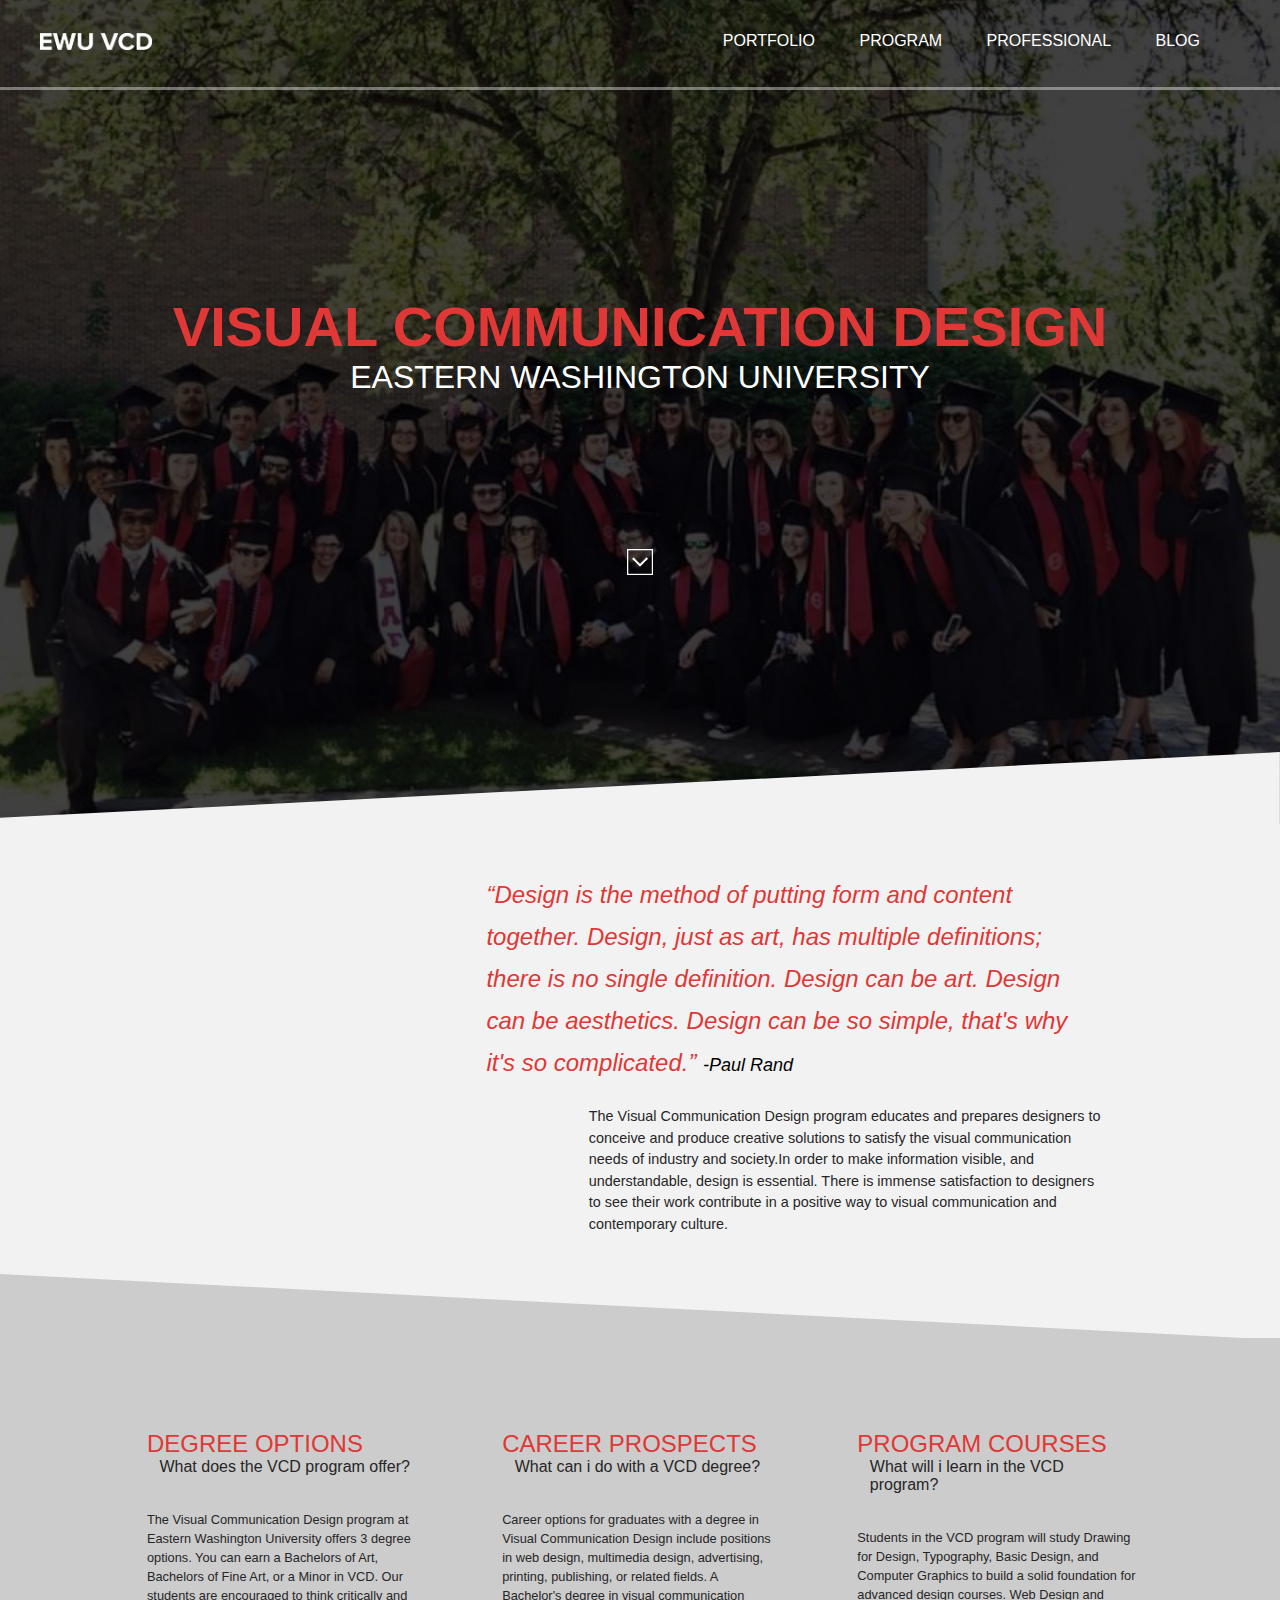
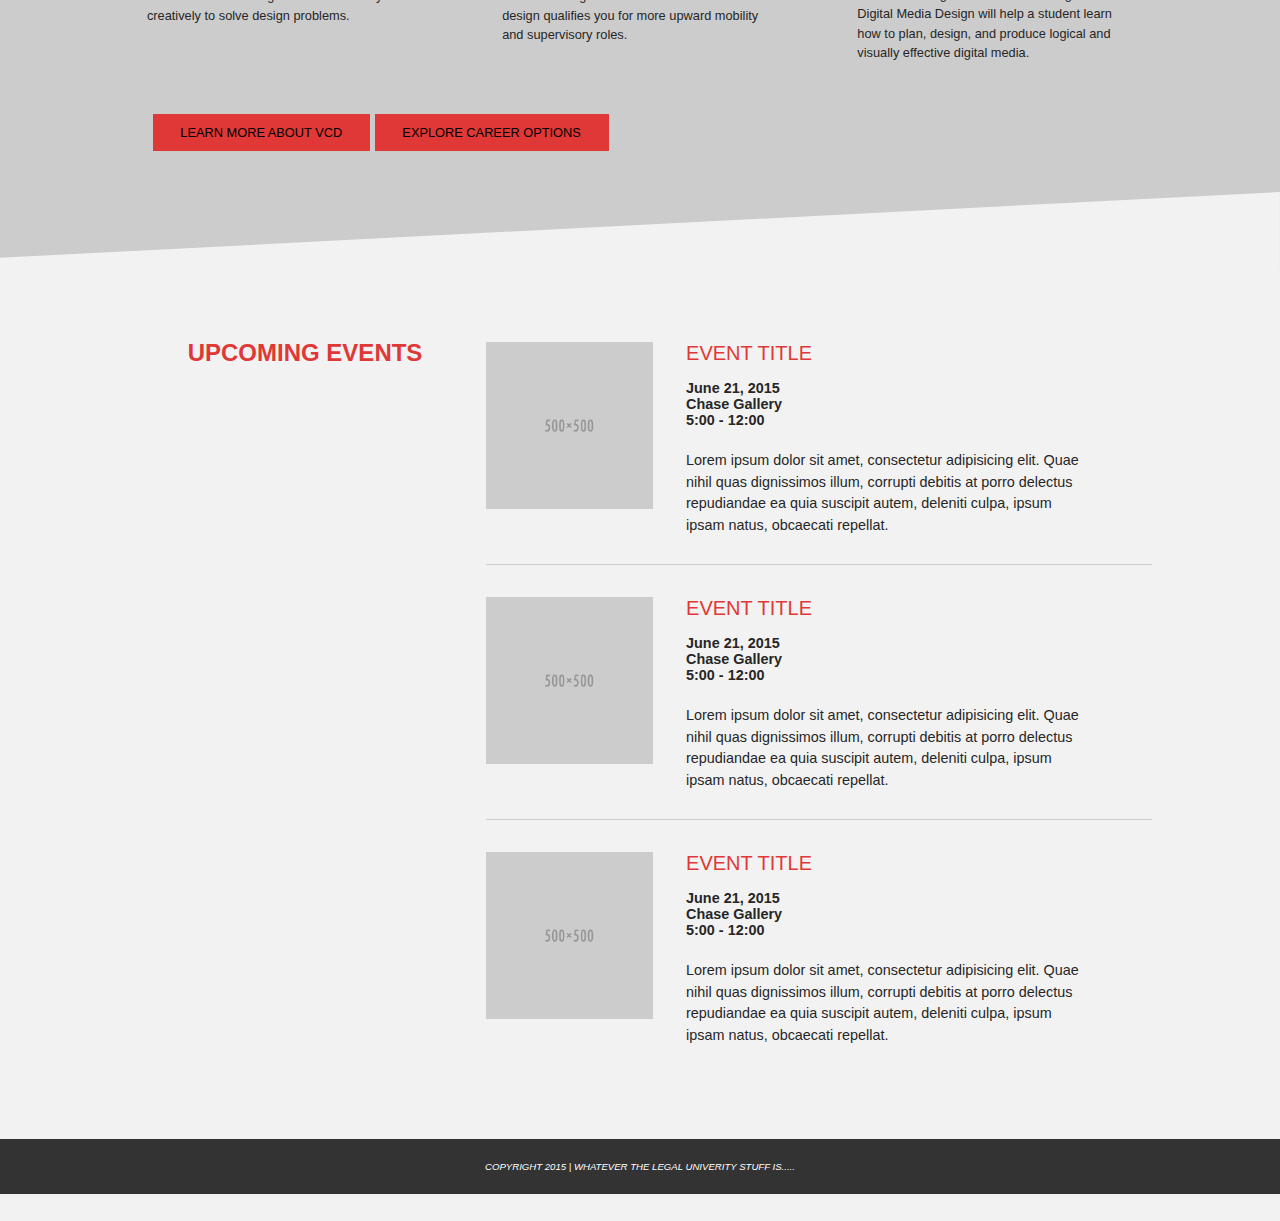
==== commit 47e3085b: "v" ====
--- a/index.html
+++ b/index.html
@@ -4,11 +4,12 @@
     <meta http-equiv="Content-Type" content="text/html; charset=UTF-8" > 
     <title>EWU: Visual Communication Design</title> 
     <!--Viewport Meta Tag--><meta name="viewport" content="width=device-width, initial-scale=1">
-    <!--Fonts--> <link href='http://fonts.googleapis.com/css?family=Lato:300,400,700|Raleway:600,800' rel='stylesheet' type='text/css'>
+    <!--Fonts--> <link href='http://fonts.googleapis.com/css?family=Open+Sans+Condensed:300,700,300italic' rel='stylesheet' type='text/css'>
 
     <!--Stylesheets-->
     <link rel='stylesheet' href='css/normalize.min.css' type='text/css' media='all'> 
     <link rel='stylesheet' href='css/styles.css' type='text/css' media='all'> 
+    <link rel='stylesheet' href='css/carousel.css' type='text/css' media='all'> 
 </head>
 
 
@@ -25,9 +26,8 @@
 			</ul>
 			<ul class="primaryNav">
 				<li>
-					<a href="#about">About</a>
+					<a href="portfolio.html">Portfolio</a>
 					<a href="programs.html">Program</a>
-					<a href="portfolio.html">Portfolio</a>
 					<a href="professional.html">Professional</a>
 					<a href="blog.html">Blog</a>
 				</li>
@@ -45,58 +45,101 @@
 
 <!--banner-->
 
-<div class="parallax-container" data-parallax="scroll" data-position="top" data-bleed="10"  data-natural-height="900" style="height: 700px;">
-	<img src="img/home_banner_02.png" alt="">
+<div class="parallax-container" data-parallax="scroll" data-position="top" data-bleed="10"  data-natural-height="900" style="height: 850px;">
+	<h1>Visual Communication Design</h1>
+	<h2>Eastern Washington University</h2>
 	<div class="container">
 	  <div class="arrow bounce">
 	   <img src="img/arrow.png" class="arrow">
 	  </div><!--arrow-->
 	</div><!--container-->
 </div>
-
 <!--<section class="banner">
 
 		<img src="img/home_banner_01.jpg" alt="">
 </section>-->
 
 <!--main content-->
-
-	<section class="content" id="about">
+<main>
+	<svg xmlns="http://www.w3.org/2000/svg" xmlns:xlink="http://www.w3.org/1999/xlink" version="1.1" id="Layer_1" x="0px" y="0px" viewBox="0 0 1400 94" enable-background="new 0 0 1400 94" xml:space="preserve">
+	<polygon fill="#F2F2F2" points="1400,94 0,94 0,72 1400,0 "/>
+	</svg>
 
 
-			<h1>Visual Communication Design</h1>
-			<h2>at Eastern Washington University</h2>
-			<img src="img/x.png" class="divider">
-			<p>The Visual Communication Design program educates and prepares designers to conceive and produce creative solutions to satisfy the visual communication needs of industry and society. In order to make information  visible, and understandable, design is essential. There is immense satisfaction to designers to see their work contribute in a positive way to visual communication and contemporary culture.</p>
-		
-
-		<!--<h1>What can I do with a degree in VCD?</h1>
-		<img src="img/x.png" class="divider">
-			<p class="p_column">The Visual Communication Design program at Eastern Washington University offers 3 degree options. You can earn a Bachelors of Art, Bachelors of Fine Art, or a Minor in VCD. Our students are encouraged to think critically and creatively to solve design problems.<br><br>
-
-				Career options for graduates with a degree in Visual Communication Design include positions in web design, multimedia design, advertising, printing, publishing, or related fields. A Bachelor's degree in visual communication design qualifies you for more upward mobility and supervisory roles. </p>
-
-			<p class="p_column">Students in the VCD program will study Drawing for Design, Typography, Basic Design, and Computer Graphics to build a solid foundation for advanced design courses. Web Design and Digital Media Design will help a student learn how to plan, design, and produce logical and visually effective digital media.<br><br>
-
-				Other courses included in the program include Public Speaking, History of Design, and Tech Communication. These courses will teach you to combine theory and practice as you learn to effectively structure and deliver information with purpose and reason.</p>-->
-
-		<div class="column">
-			<img src="img/program-02.png" alt="">
-			<h3>degree options</h3>
-			<p>The Visual Communication Design program at Eastern Washington University offers 3 degree options. You can earn a Bachelors of Art, Bachelors of Fine Art, or a Minor in VCD. Our students are encouraged to think critically and creatively to solve design problems.</p>
-		</div>
-		<div class="column">
-			<img src="img/program-01.png" alt="">
-			<h3>Career prospects</h3>
-			<p>Career options for graduates with a degree in Visual Communication Design include positions in web design, multimedia design, advertising, printing, publishing, or related fields. A Bachelor's degree in visual communication design qualifies you for more upward mobility and supervisory roles.</p>
-		</div>
-		<div class="column">
-			<img src="img/program-03.png" alt="">
-			<h3>courses you'll take</h3>
-			<p>Students in the VCD program will study Drawing for Design, Typography, Basic Design, and Computer Graphics to build a solid foundation for advanced design courses. Web Design and Digital Media Design will help a student learn how to plan, design, and produce logical and visually effective digital media.</p>
-		</div>
+	<section class="content">
+			<p>“Design is the method of putting form and content together. Design, just as art, has multiple definitions; there is no single definition. Design can be art. Design can be aesthetics. Design can be so simple, that's why it's so complicated.” <em>-Paul Rand</em></p><br>
+			<p>The Visual Communication Design program educates and prepares designers to conceive and produce creative solutions to satisfy the visual communication needs of industry and society.In order to make information  visible, and understandable, design is essential. There is immense satisfaction to designers to see their work contribute in a positive way to visual communication and contemporary culture.</p>
+			
 	</section>
 
+
+	<div class="tabs">
+		<svg xmlns="http://www.w3.org/2000/svg" xmlns:xlink="http://www.w3.org/1999/xlink" version="1.1" id="Layer_1" x="0px" y="0px" viewBox="0 0 1400 94" enable-background="new 0 0 1400 94" xml:space="preserve">
+			<polygon fill="#CCCCCC" points="0,94 1400,94 1400,72 0,0 "/>
+			</svg>
+
+
+		<div class="info">
+			<div class="column">
+				<h3>degree options</h3>
+				<h4>What does the VCD program offer?</h4>
+				<p>The Visual Communication Design program at Eastern Washington University offers 3 degree options. You can earn a Bachelors of Art, Bachelors of Fine Art, or a Minor in VCD. Our students are encouraged to think critically and creatively to solve design problems.</p>
+				
+			</div>
+			<div class="column">
+				<h3>Career prospects</h3>
+				<h4>What can i do with a VCD degree?</h4>
+				<p>Career options for graduates with a degree in Visual Communication Design include positions in web design, multimedia design, advertising, printing, publishing, or related fields. A Bachelor's degree in visual communication design qualifies you for more upward mobility and supervisory roles.</p>
+			</div>
+			<div class="column">
+				<h3>program courses</h3>
+				<h4>What will i learn in the VCD program?  </h4>
+				<p>Students in the VCD program will study Drawing for Design, Typography, Basic Design, and Computer Graphics to build a solid foundation for advanced design courses. Web Design and Digital Media Design will help a student learn how to plan, design, and produce logical and visually effective digital media.</p>
+			</div>
+			<a href="">Learn more about VCD</a> <a href="">Explore Career Options</a>
+	</section>
+</main>
+<section class="featured">
+<svg xmlns="http://www.w3.org/2000/svg" xmlns:xlink="http://www.w3.org/1999/xlink" version="1.1" id="Layer_1" x="0px" y="0px" viewBox="0 0 1400 94" enable-background="new 0 0 1400 94" xml:space="preserve">
+		<polygon fill="#F2F2F2" points="1400,94 0,94 0,72 1400,0 "/>
+		</svg>
+<h1>Upcoming Events</h1>
+
+<div class="event_container">
+	<img src="img/placeholder.png" alt="">
+	<div class="event">
+		<h2>Event Title</h2>
+	<h3>June 21, 2015<br>
+		Chase Gallery<br>
+		5:00 - 12:00</h3>
+	<p>Lorem ipsum dolor sit amet, consectetur adipisicing elit. Quae nihil quas dignissimos illum, corrupti debitis at porro delectus repudiandae ea quia suscipit autem, deleniti culpa, ipsum ipsam natus, obcaecati repellat.</p>
+	</div>
+</div>
+<div class="event_container">
+	<img src="img/placeholder.png" alt="">
+	<div class="event">
+		<h2>Event Title</h2>
+	<h3>June 21, 2015<br>
+		Chase Gallery<br>
+		5:00 - 12:00</h3>
+	<p>Lorem ipsum dolor sit amet, consectetur adipisicing elit. Quae nihil quas dignissimos illum, corrupti debitis at porro delectus repudiandae ea quia suscipit autem, deleniti culpa, ipsum ipsam natus, obcaecati repellat.</p>
+	</div>
+</div>
+<div class="event_container">
+	<img src="img/placeholder.png" alt="">
+	<div class="event">
+		<h2>Event Title</h2>
+	<h3>June 21, 2015<br>
+		Chase Gallery<br>
+		5:00 - 12:00</h3>
+	<p>Lorem ipsum dolor sit amet, consectetur adipisicing elit. Quae nihil quas dignissimos illum, corrupti debitis at porro delectus repudiandae ea quia suscipit autem, deleniti culpa, ipsum ipsam natus, obcaecati repellat.</p>
+	</div>
+</div>
+
+
+
+
+</section>
 
 
 <!--footer-->
--- a/css/styles.css
+++ b/css/styles.css
@@ -4,6 +4,7 @@
 littledarker: #aaaaaa;
 mediumgray: #7f7f7f;
 darkgray: #3a3a3a;
+red: #df3836;
 
 ***********/
 
@@ -14,7 +15,8 @@
 body {
 	background: #F2F2F2;
 	color: #262626;
-	font-family: 'Open Sans', sans-serif;
+	font-family: 'Proxima Nova', sans-serif;
+	max-width: 100%;
 
 }
 
@@ -28,11 +30,23 @@
 	z-index: 9999;
 }
 
-main {
-	width: 70%;
+.home main {
+	width: 100%;
 	display: block;
 	margin: 5% auto;
 
+}
+
+.info {
+	background: #cccccc;
+	padding: 5% 5% 10% 8%;
+	position: relative;
+}
+
+.programs .tab-content .content p {
+	width: 80%;
+	display: block;
+	margin: 0 auto;
 }
 
 /*------------------------------------------TYPOGRAPHY------------------------------------------*/
@@ -42,7 +56,7 @@
 	text-transform: uppercase;
 	font-weight: 600;
 	margin-bottom: 0;
-	color: #3a3a3a;
+	color: #df3836;
 	text-align: center;
 
 }
@@ -103,7 +117,7 @@
 .header nav ul.nessst_logo a img {
 	width: 7em;
 	display: inline-block;
-	margin: 0;
+	margin: 15% 0;
 	float: left;
 }
 
@@ -112,6 +126,7 @@
 	display: block;
 	margin: 0 auto;
 	z-index: 9999999999;
+	border-bottom: 3px solid rgba(255,255,255,.4);
 }
 
 .header nav ul {
@@ -121,49 +136,40 @@
 
 .header nav ul.primaryNav {
 	float: right;
-	margin: 3% 5% 0 0;
-}
-
-.header nav ul.socialMedia {
-	float: right;
-	margin: 2em 0 0 0;
-}
-
-.header nav ul.socialMedia a:first-of-type {
-	margin-right: -.5em;
-}
-
-.header nav ul.socialMedia a:hover {
-	opacity: .5;
-}
-
-.header nav ul.socialMedia a img {
-	width: 3em;
-	margin-bottom: 0;
-	padding-bottom: 0;
-
-}
+	margin: 2.5% 5% 0 0;
+}
+
+
+
+
+
 
 .header nav li {
 	list-style: none;
+	color: #fff;
 }
 
 .header nav li a {
 	text-decoration: none;
-	color: #3a3a3a;
-	font-weight: 700;
+	font-weight: 100;
 	text-transform: uppercase;
 	font-size: 1em;
-	margin-left: 3em;
+	color: #fff;
+	margin: 0 1em 0 1.5em;
 }
 
 .header nav li a:hover {
-	color: #A65D5D;
+	border-bottom: 3px solid #df3836;
+	padding-bottom: 1%;
 }
 
 .parallax-container {
-	background: #fbae18;
-	z-index: -9999;
+	background: url(../img/homebanner.jpg) no-repeat center center fixed; 
+  -webkit-background-size: cover;
+  -moz-background-size: cover;
+  -o-background-size: cover;
+  background-size: cover;
+  margin-top: -5%;
 }
 
 .parallax-container img {
@@ -173,19 +179,149 @@
 	padding-top: 10%;
 }
 
-img.arrow {
-	width: 3%;
-	padding-top: 2%;
-}
-
-
-
-
-.container .arrow > img { width:3%; }
+main svg {
+	margin-top: -12%;
+}
+
+.home main svg:first-of-type{
+	margin-bottom: 5%;
+}
+
+.home main .tabs svg {
+	margin: 3% 0 -2% 0;
+}
+
+.tabs h4 {
+	padding: 0 0 2% 4.5%;
+}
+
+.tabs h1 {
+	padding-bottom: 2%;
+}
+.programs .featured {
+	margin-top: -5%;
+}
+
+.home .featured svg {
+		margin-top:-11%;
+}
+
+.featured svg {
+	display: block;
+	position: relative;
+}
+
+.featured h1 {
+	width: 23%;
+	float: left;
+	text-align: right;
+	padding: 3.5% 0 0 10%;
+}
+
+.event_container {
+	width: 52%;
+	margin-right: 10%;
+	float: right;
+	padding-top: 2.5%;
+	border-bottom: 1px solid #ccc;
+}
+
+.event_container:first-of-type {
+	padding-top: 5%;
+}
+
+.event_container:last-of-type {
+	border-bottom: 0;
+}
+
+.event_container img {
+	width: 25%;
+	display: inline-block;
+	float: left;
+}
+
+.event {
+	width: 60%;
+	float: left;
+	padding-left: 5%;
+}
+
+.event h2 {
+	width: 75%;
+	display: inline-block;
+	text-align: left;
+	color: #df3836;
+	font-weight: 500;
+	font-size: 1.25em;
+}
+
+.event h3 {
+	width: 75%;
+	display: inline-block;
+	text-align: left;
+	font-weight: 700;
+}
+
+.home .content {
+	margin-top: -2.5%;
+	padding-top: 0;
+}
+.home .parallax-container h1 {
+	color: #df3836;
+	padding-top: 25%;
+	font-size: 3.5em;
+	font-weight: 700;
+}
+
+.home .parallax-container h2 {
+	color: #fff;
+	font-size: 2em;
+	font-weight: 500;
+}
+
+.professional .tabs h1 {
+	width: 100%;
+	text-align: left;
+	padding-left: 10%;
+}
+
+.professional .tabs p {
+	width: 40%;
+	text-align: left;
+	padding-left: 10%;
+	margin: 1% 0 3% 0;
+}
+
+.programs .parallax-container h1,
+.portfolio .parallax-container h1,
+.professional .parallax-container h1 {
+	color: #df3836;
+	padding-top: 15%;
+	font-size: 3.5em;
+	font-weight: 700;
+}
+
+.programs .parallax-container h2,
+.portfolio .parallax-container h2,
+.professional .parallax-container h2 {
+	color: #fff;
+	font-size: 2em;
+	font-weight: 500;
+}
+
+
+
+.container .arrow > img { 
+	width:2%; 
+}
+
 .arrow { 
+
 	position:relative; 
-	top:-2em; 
-	margin-right:0%; }
+	top:0; 
+	margin: 2% 0 0 0; 
+}
+
 .bounce {
   -webkit-animation-name: bounce;
 	-moz-animation-name: bounce;
@@ -209,108 +345,113 @@
 
 
 
-/*--------------------------------------------BANNER--------------------------------------------*/
-
-.banner {
-	width: 100%;
+
+/*------------------------------------------CONTENT------------------------------------------*/
+
+.content {
+	width: 80%;
+	display: block;
+	margin: 0 auto 0 auto;
+	padding: 5%;
+}
+
+
+.content h1 {
+	text-align: center;
+	margin-top: 5%;
+}
+
+.programs .content {
+	margin-bottom: 15%;
+}
+
+img.divider {
+	width: 2em;
 	display: block;
 	margin: 0 auto;
+	padding: 2.5% 0;
+}
+
+.content h3 {
+	display: block;
+	width: 100%;
+}
+
+.content p {
+	width: 50%;
+	display: block;
+	margin: 2% 5% 0 15%;
+	float: right;
+}
+
+.content p:first-of-type {
+	line-height: 1.75em;
+	font-size: 1.5em;
+	color: #df3836;
+	font-style: italic;
+	font-weight: 500;
+	text-align: left;
+	width: 60%;
+	float: right;
+	display: block;
+	margin: 0 5% 0 5%;
+
+}
+
+.content p:first-of-type em {
+	font-size: .75em;
+	color: black;
+
+}
+
+.gray-bg {
+	background: #CCCCCC;
+}
+
+
+.column {
+	width: 25%;
+	display: inline-block;
+	margin: 0 2.5% 0 4%;
 	position: relative;
-	z-index: -999;
-	padding-bottom: 4%;
-
-}
-
-.banner svg {
-	z-index: -9999999999999999;
-	margin: -4% 0;
-}
-
-.banner h1 {
-
-	color: #fff;
-}
-
-
-.banner p {
-
-	color: #fff;
-}
-
-
-.banner img {
-	margin: 0;
-	padding: 0;
-	display: inline-block;
-	-webkit-filter: saturate(-6);
-}
-
-.home .banner img:nth-child(1) {
-	width: 100%;
-	display: inline-block;
-	float: left;
-}
-
-.home .banner img:nth-child(2),
-.home .banner img:nth-child(3) {
-	width: 35.714286%;
-	display: block;
-	float: right;
-}
-
-.programs .banner img,
-.portfolio .banner img,
-.professional .banner img {
-	width: 100%;
-}
-
-
-.banner .secondaryNav {
-	width: 100%;
-	position: absolute;
-	top: 0;
-	right: 0;
-	left: 0;
-	background: rgba(58,58,58,.3);
-
-}
-
-.programs .banner .secondaryNav ul:last-of-type {
-	float: right;
-	margin-right: 2.5%;
-}
-
-.banner-content {
-	position: absolute;
-	top: 0;
-	left: 0;
-	width: 40%;
-	margin: 10% 0 0 5%;
-}
-
-.banner-content a {
-	border: 1px solid #fff;
-	padding: 1.25em 1.5em;
+	vertical-align: top;
+}
+
+
+
+.column h3 {
 	text-transform: uppercase;
+	font-size: 1.5em;
+	font-weight: 500;
+	margin: 10% 0 0 0;
+	color: #df3836;;
+}
+
+.column h4 {
+	margin: 0 0 10% 0;
+}
+
+.column p {
+	font-size: .8em;
+	padding-bottom: 15%;
+}
+
+.info a:first-of-type {
+	margin-left: 4.5%;
+}
+
+.info a {
+	background: #df3836;
 	text-decoration: none;
 	color: #000;
-	background: #fff;
-	font-weight: 700;
-	font-size: .9em;
-}
-
-.banner-content a:hover {
-	opacity: .7;
-}
-
-.banner-content h2 {
+	padding: 1% 2.5%;
+	font-size: .8em;
+	text-transform: uppercase;
+}
+
+.info a:hover {
+	background: #000;
 	color: #fff;
-}
-
-.column a {
-	text-decoration: none;
-	color: #262626;
-
 }
 
 .column a img:hover,
@@ -319,76 +460,8 @@
 }
 
 .column a h3 {
-	width: 200%;
 	margin-left: -50%;
 	margin-top: 30%;
-}
-
-
-
-
-/*------------------------------------------CONTENT------------------------------------------*/
-
-.content {
-	width: 80%;
-	display: block;
-	margin: 0 auto 0 auto;
-	padding: 5%;
-}
-
-
-.content h1 {
-	text-align: center;
-	margin-top: 5%;
-}
-
-.programs .content {
-	margin-bottom: 10%;
-}
-
-.divider {
-	display: block;
-	margin: 0 auto;
-	padding: 2.5% 0;
-}
-
-.content p:first-of-type {
-	width: 75%;
-	display: block;
-	margin: 0 auto;
-	text-align: center;
-	line-height: 1.75em;
-	font-size: 1em;
-}
-
-.programs .content p:first-of-type {
-	width: 100%;
-
-}
-
-.column {
-	width: 33%;
-	display: inline-block;
-	margin: 12% auto 0 auto;
-	vertical-align: top;
-}
-
-.column img {
-	width: 50%;
-	display: block;
-	margin: 0 auto;
-}
-
-.column h3 {
-	text-transform: uppercase;
-	font-size: 1em;
-	font-weight: 700;
-	text-align: center;
-	margin-top: 10%;
-}
-
-.content .column p {
-	font-size: .8em;
 }
 
 table {
@@ -601,263 +674,6 @@
 
 
 
-#lightbox {
-  margin: 0 auto;
-  padding: 0;
-  width: 80vw; 
-
-}
-
-#lightbox li img:hover {
-	opacity: .7;
-}
-
-#lightbox h5 {
-  font-family: 'Proxmima Nova', sans-serif;
-  font-weight: 300;
-  display: block;
-}
-
-#lightbox h4 {
-  font-family: 'Proxmima Nova', sans-serif;
-  font-weight: 300;
-  font-size: .75em;
-  display: block;
-}
-
-
-/*Image styles*/
-#lightbox ul {
-  margin: 0;
-  padding: 0;
-}
-#lightbox ul li {
-  float: left;
-  width: 24.5%;
-  display: inline-block;
-  margin: 0 .125em;
-  list-style: none;
-  position: relative;
-  cursor: pointer;
-}
-/*No right margin for images in the 2nd column*/
-#lightbox ul li img {
-  width: 100%;
-  margin: 0;
-  padding: 0;
-}
-
-/*Image titles*/
-#lightbox .image_title {
-  margin-top: 12%;
-  padding: 5% 0;
-  width: 100%; 
-  height: 100%;
-  background: rgba(0, 0, 0, 0.7);
-  position: absolute;
-  top: 0; left: 0;
-  display: table;
-  /*Hover effect - default state*/
-  opacity: 0;
-  transition: all 0.5s;
-}
-#lightbox .title {
-  color: #fff;
-  text-transform: uppercase;
-  font-size: 1.5em;
-  text-align: center;
-  /*Vertical center align*/
-  display: table-cell;
-  /*Hover effect - default state*/
-  transform: scale(0.2);
-  transition: all 0.25s;
-  display: block;
-  margin-bottom: 0;
-}
-
-#lightbox .subtitle {
-  color: #fff;
-  text-transform: uppercase;
-  font-size: .75em;
-  text-align: center;
-  /*Vertical center align*/
-  display: table-cell;
-  /*Hover effect - default state*/
-  transform: scale(0.2);
-  transition: all 0.25s;
-  display: block;
-}
-/*Zoom icon over each title using iconfont and pseudo elements*/
-/*Hover states*/
-#lightbox li:hover .image_title {
-  opacity: 1;
-}
-#lightbox li:hover .title,
-#lightbox li:hover .subtitle {
-  transform: scale(1);
-}
-
-
-
-
-/* === Pop Up Styling === */
-
-
-.popup-trigger {
-  text-align: center;
-  color: #FFF;
-  border: 1px solid white;
-  padding: .1em;
-  text-transform: uppercase;
-}
-
-.popup-01,
-.popup-02,
-.popup-03,
-.popup-04,
-.popup-05,
-.popup-06,
-.popup-07,
-.popup-08,
-.popup-09,
-.popup-10,
-.popup-11,
-.popup-12  {
-  display: block;
-  background: rgba(0,0,0,.7);
-  height: 200%;
-  width: 100%;
-  position: absolute;
-  top: 0;
-  left: 0;
-  visibility: hidden;
-  z-index: 99999999999999999999;
-}
-
-article.noscroll{
-    position:fixed;
-    overflow:hidden;
-}
-
-
-.popup-01.is-visible,
-.popup-02.is-visible,
-.popup-03.is-visible,
-.popup-04.is-visible,
-.popup-05.is-visible,
-.popup-06.is-visible,
-.popup-07.is-visible,
-.popup-08.is-visible,
-.popup-09.is-visible,
-.popup-10.is-visible,
-.popup-11.is-visible,
-.popup-12.is-visible {
-
-  opacity: 1;
-  visibility: visible;
-  transition: opacity 0.3s 0s, visibility 0s 0s;
-  z-index: 999999999999999999999999999999;
-}
-
-.popup-container {
-  position: absolute;
-  top: 10%;
-  left: 15%;
-  width: 75%;
-  margin: 1em auto;
-  background: #FFF;
-  text-align: center;
-  z-index: 999;
-  
-}
-
-.popup-container img {
-	width: 60%;
-	float: left;
-	display: inline-block;
-	padding: 5%;
-}
-
-.projectDescription {
-	width: 23%;
-	float: left;
-	padding-right: 5%;
-	margin-top: 5%;
-}
-
-.popup-container h3 {
-	text-align: left;
-	font-size: 1.25em;
-	margin-top: 10%;
-	font-weight: 500;
-	margin-bottom: 0;
-
-}
-
-.popup-container h4 {
-	text-align: left;
-	font-size: 1em;
-	font-weight: 300;
-	margin-top: 1%;
-	font-style: italic;
-
-}
-
-.popup-container p {
-	text-align: left;
-	font-size: .8em;
-	font-weight: 300;
-	margin-top: 1%;
-
-}
-
-.popup-container .buttons:after {
-  content: "";
-  display: table;
-  clear: both;
-}
-.popup-container .buttons li {
-  float: left;
-  width: 50%;
-  list-style: none;
-}
-.popup-container .buttons a {
-  display: block;
-  height: 3.75em;
-  line-height: 3.75em;
-  text-transform: uppercase;
-  color: #FFF;
-  -webkit-transition: background-color 0.2s;
-  -moz-transition: background-color 0.2s;
-  transition: background-color 0.2s;
-}
-
-.popup-container .popup-close {
-  color: #fc9003;
-  position: absolute;
-  top: .5em;
-  right: .5em;
-  width: .625em;
-  height: .625em;
-}
-
-.popup-close {
-  position: absolute;
-  bottom: .5em;
-  right: .5em;
-}
-
-
-.overlay{
-  background: black;
-  position:fixed;
-  width:100vw;
-  height: 100vh;
-  z-index: 0;
-  display:none;
-  top:0;
-  left:0;
-}
 
 
 
@@ -883,65 +699,22 @@
 /*------------------------------------------program tabs------------------------------------------*/
 
 
+
 .programs .content h1 {
 	text-align: center;
 	margin-top: 0;
 }
 
+.portfolio .content h1 {
+	text-align: center;
+	margin-top: 0;
+}
 
 .programs .column img {
 	width: 180%;
 	margin-left: -40%;
 }
 
-.tabs {
-    width:100%;
-    display:inline-block;
-}
-
-.tab-links {
-	text-align: center;
-	margin: -2em 0 4em 0;
-}
-
-.tab-links:after {
-    display: block;
-    clear: both;
-    content:'';
-}
- 
-.tab-links li {
-	display: inline-block;
-    margin: 0 auto;
-    list-style: none;
-    width: 33%;
-    padding: 0;
-}
-
-.tab-links li img {
-	width: 100%;
-}
- 
- 
-.tab-links a:hover {
-	opacity: .8;
-    text-decoration:none;
-}
-
- 
-.tab-content {
-    padding:15px;
-}
- 
-.tab {
-    display:none;
-}
- 
-.tab.active {
-    display:block;
-    opacity: .8;
-
-}
 
 
 .professional .twoColumnContent {
@@ -974,6 +747,7 @@
 	width: 80%;
 	display: block;
 	margin: 0 auto;
+	padding-bottom: 8%;
 }
 
 
@@ -985,6 +759,7 @@
 video:first-of-type {
 	width: 67%;
 	float: left;
+	padding-bottom: 2%;
 }
 
 video:last-of-type {
@@ -992,9 +767,13 @@
 }
 
 .videos a {
-	width: 100%;
-	text-align: right;
-	text-decoration: none;
+  background: #df3836;
+  text-decoration: none;
+  color: #000;
+  margin-top: 5%;
+  padding: 1% 2.5%;
+  font-size: .8em;
+  text-transform: uppercase;
 }
 
 
@@ -1005,7 +784,7 @@
 	width: 100%;
 	display: block;
 	float: left;
-	background: #aaa;
+	background: #333;
 	padding: 0;
 	margin-top: 5%;
 }
@@ -1015,7 +794,81 @@
 	text-transform: uppercase;
 	font-weight: 300;
 	font-size: .6em;
-}
+	color: #fff;
+}
+
+
+
+/*@media only screen and (min-device-width: 640px){
+
+	.home .parallax-container h1 {
+  font-size: 2em;
+}
+
+	.home .parallax-container h2 { 
+  font-size: 1em;
+}
+
+.arrow {
+  position: relative;
+  top: 0;
+  margin: 50% 0 0 0;
+}
+
+.container .arrow > img {
+  width: 5%;
+}
+
+	.content p:first-of-type {
+	text-align: left;
+  width: 100%;
+  margin: 0 auto;
+}
+.content p {
+	text-align: left;
+  width: 100%;
+  margin: 0 auto;
+}
+
+.column {
+  width: 90%;
+  display: block;
+}
+
+.info a {
+  
+  width: 90%;
+  display: block;
+  margin: 0 auto;
+  float: left;
+  padding: 2% 0;
+  text-align: center;
+}
+
+.info a:first-of-type {
+  
+  width: 90%;
+  display: block;
+  margin: 0 auto 3% auto;
+  float: left;
+}
+
+.featured h1 {
+  width: 100%;
+  text-align: center;
+  float: none;
+  margin: 0 auto;
+  padding: 0;
+}
+
+.event_container {
+  width: 90%;
+  margin: 0 auto;
+  padding-top: 2.5%;
+  border-bottom: 1px solid #ccc;
+}
+
+}*/
 
 
 
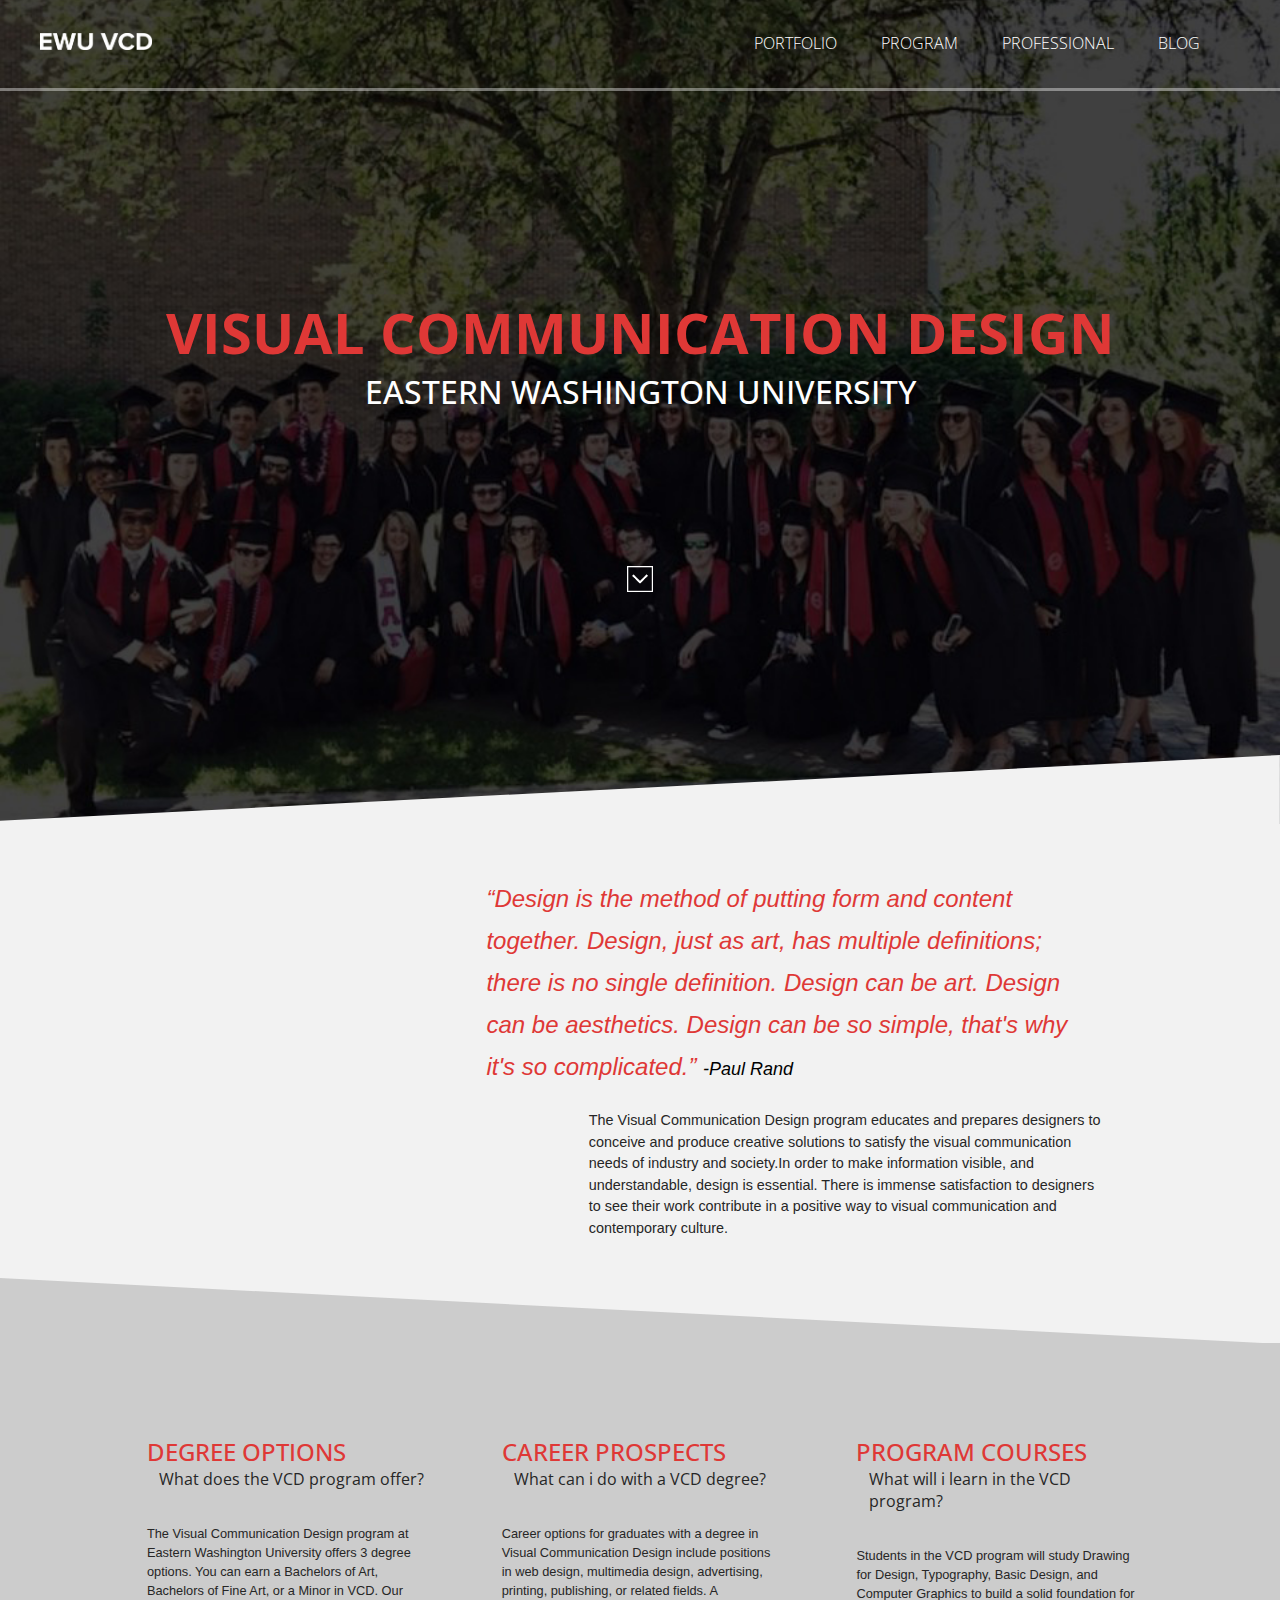
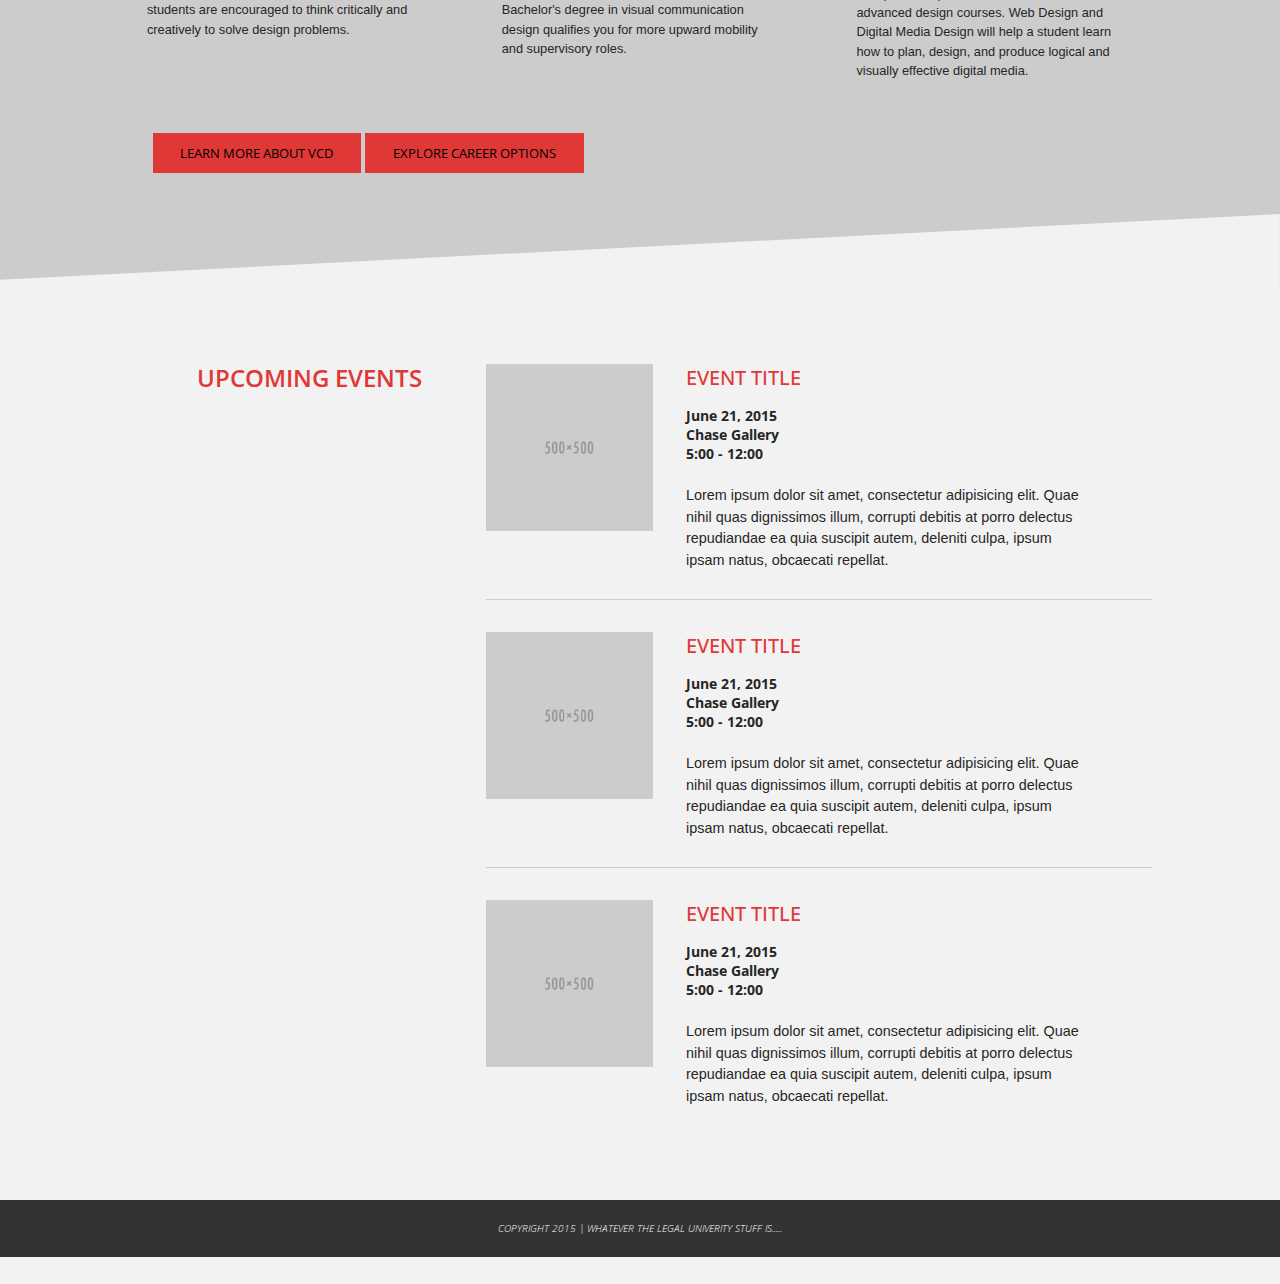
==== commit 98d9798b: "changed font" ====
--- a/index.html
+++ b/index.html
@@ -4,7 +4,7 @@
     <meta http-equiv="Content-Type" content="text/html; charset=UTF-8" > 
     <title>EWU: Visual Communication Design</title> 
     <!--Viewport Meta Tag--><meta name="viewport" content="width=device-width, initial-scale=1">
-    <!--Fonts--> <link href='http://fonts.googleapis.com/css?family=Open+Sans+Condensed:300,700,300italic' rel='stylesheet' type='text/css'>
+    <!--Fonts--> <link href='http://fonts.googleapis.com/css?family=Open+Sans:300,700,300italic' rel='stylesheet' type='text/css'>
 
     <!--Stylesheets-->
     <link rel='stylesheet' href='css/normalize.min.css' type='text/css' media='all'> 
--- a/css/styles.css
+++ b/css/styles.css
@@ -12,10 +12,13 @@
 
 /*--------------------------------------------LAYOUT--------------------------------------------*/
 
+html {
+	font-size: 16px;
+}
 body {
 	background: #F2F2F2;
 	color: #262626;
-	font-family: 'Proxima Nova', sans-serif;
+	font-family: 'Open Sans', sans-serif;
 	max-width: 100%;
 
 }
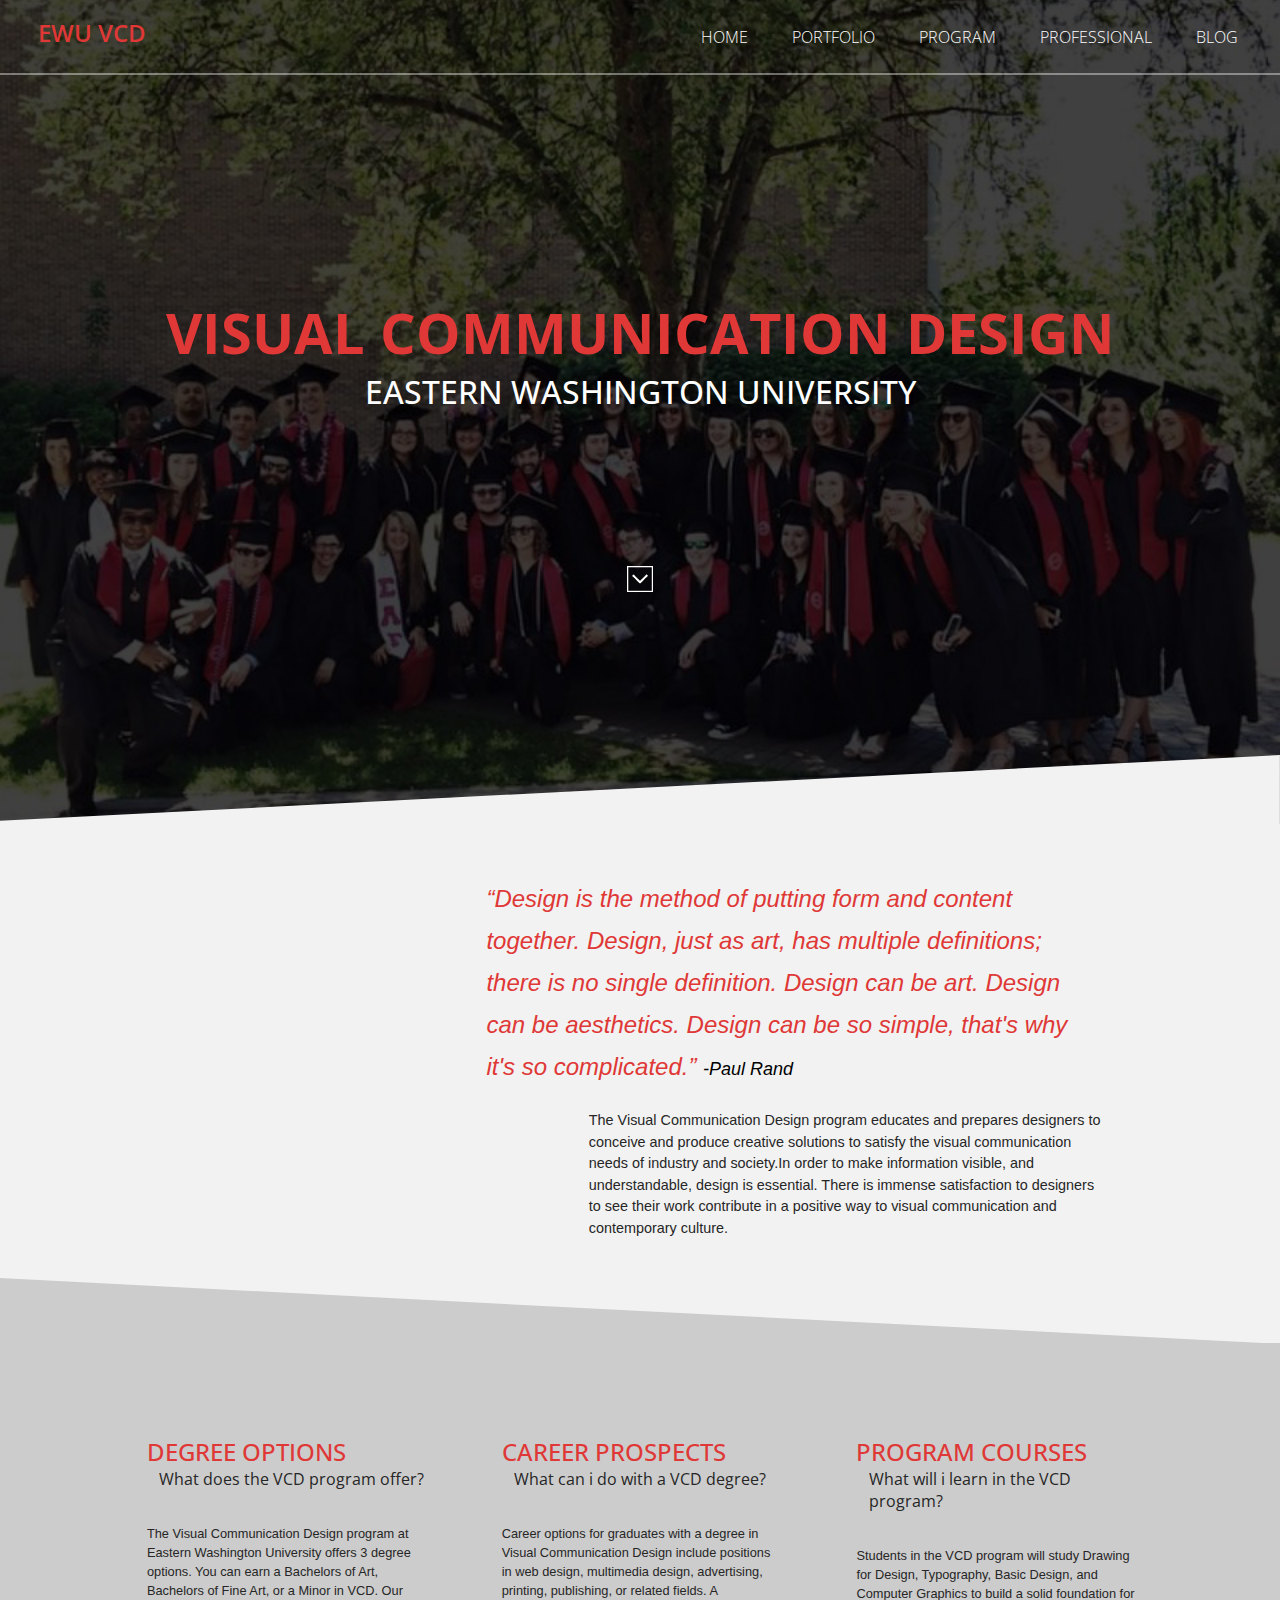
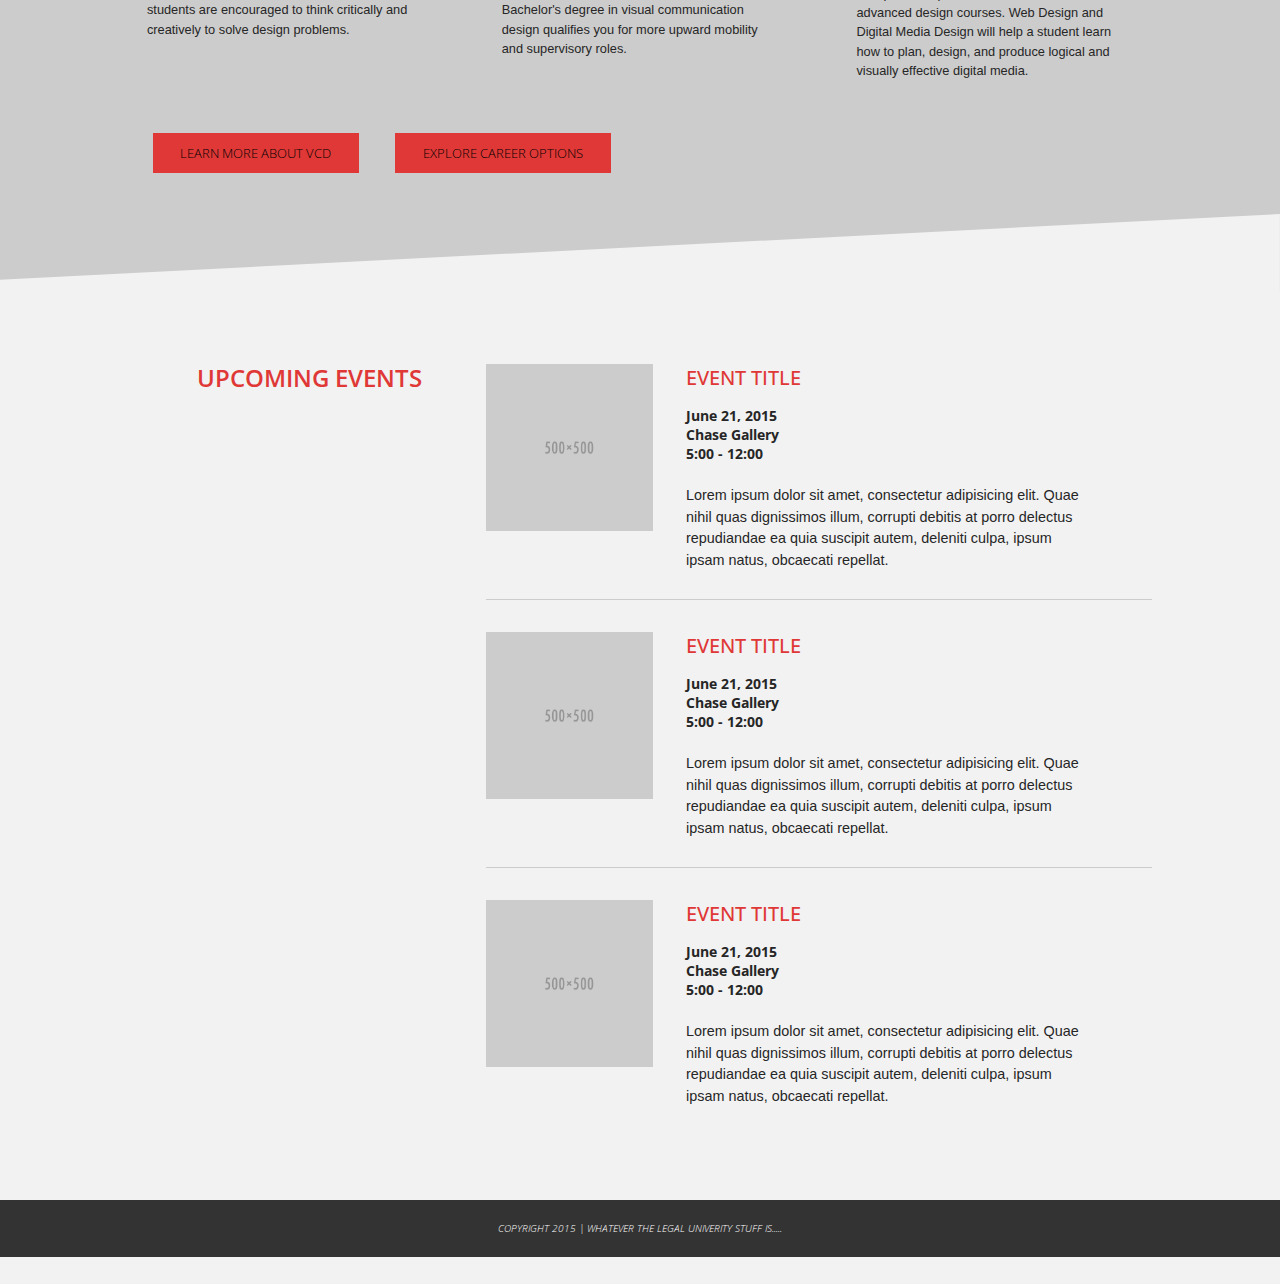
==== commit e98a08da: "Version 3" ====
--- a/index.html
+++ b/index.html
@@ -18,28 +18,30 @@
 
 
 	<section class="header">
-		<!--<a href="www.ewu.edu"><img src="img/ewu_logo.png" alt="ewu_logo" class="ewu_logo"></a>-->
 		
-		<nav>
-			<ul class="nessst_logo">
-				<a href="index.html"><img src="img/nessst_logo.png" alt="nessst_logo"></a>
-			</ul>
-			<ul class="primaryNav">
-				<li>
-					<a href="portfolio.html">Portfolio</a>
-					<a href="programs.html">Program</a>
-					<a href="professional.html">Professional</a>
-					<a href="blog.html">Blog</a>
-				</li>
-			</ul>
+		<nav class="ewu_logo">
+			<h1>EWU VCD</h1>
+		</nav>
 
-			<!--<ul class="socialMedia">
-				<li>
-					<a href="xxxxxx"><img src="img/socialmedia-01.png" alt=""></a>
-					<a href="xxxxxx"><img src="img/socialmedia-02.png" alt=""></a>
-				</li>
-			</ul>-->
+		<nav class="desktop">
+		  <a href="index.html">Home</a>
+		  <a href="portfolio.html">Portfolio</a>
+		  <a href="programs.html">Program</a>
+		  <a href="professional.html">Professional</a>
+		  <a href="blog.html">Blog</a>
 		</nav>
+
+		<nav class="mobile">
+		  <button>Toggle</button>
+		  <div>
+		  <a href="index.html">Home</a>
+		  <a href="portfolio.html">Portfolio</a>
+		  <a href="programs.html">Program</a>
+		  <a href="professional.html">Professional</a>
+		  <a href="blog.html">Blog</a>
+		  </div>
+		</nav>
+
 	</section>
 
 
@@ -96,7 +98,7 @@
 				<h4>What will i learn in the VCD program?  </h4>
 				<p>Students in the VCD program will study Drawing for Design, Typography, Basic Design, and Computer Graphics to build a solid foundation for advanced design courses. Web Design and Digital Media Design will help a student learn how to plan, design, and produce logical and visually effective digital media.</p>
 			</div>
-			<a href="">Learn more about VCD</a> <a href="">Explore Career Options</a>
+			<a href="programs.html">Learn more about VCD</a> <a href="professional.html">Explore Career Options</a>
 	</section>
 </main>
 <section class="featured">
@@ -155,10 +157,14 @@
 
 	<!--scripts-->
 	<script type='text/javascript' src='js/jquery.min.js'></script>
+	<script src="https://ajax.googleapis.com/ajax/libs/jquery/1.11.0/jquery.min.js"></script>
 	<script type='text/javascript' src='js/scripts.js'></script>
+	<script type='text/javascript' src='js/hamburger.js'></script>
+	<script type='text/javascript' src='js/lightbox.js'></script>
 
-	<script src="https://ajax.googleapis.com/ajax/libs/jquery/1.11.0/jquery.min.js"></script>
+	
 	<script src="js/parallax.js"></script>
+
 
 	<script src="js/smoothscroll.js"></script>
 
--- a/css/styles.css
+++ b/css/styles.css
@@ -107,64 +107,88 @@
 
 /*--------------------------------------------HEADER--------------------------------------------*/
 
-
-
-.ewu_logo {
-	width: 9em;
-	display: block;
-	float: right;
-	padding: 1% 1% 1% 90%;
-	background: #ddd;
-}
-
-.header nav ul.nessst_logo a img {
-	width: 7em;
-	display: inline-block;
-	margin: 15% 0;
+.header {
+	border-bottom: 2px solid rgba(255,255,255,.4);
+}
+
+nav.ewu_logo {
 	float: left;
-}
-
-.header nav {
-	width: 100%;
-	display: block;
-	margin: 0 auto;
-	z-index: 9999999999;
-	border-bottom: 3px solid rgba(255,255,255,.4);
-}
-
-.header nav ul {
-	display: inline-block;
-	z-index: 99999;
-}
-
-.header nav ul.primaryNav {
-	float: right;
-	margin: 2.5% 5% 0 0;
-}
-
-
-
-
-
-
-.header nav li {
-	list-style: none;
-	color: #fff;
-}
-
-.header nav li a {
-	text-decoration: none;
+	display: inline-block;
+	padding: 0 0 0 3%;
+}
+
+.mobile {
+  display: none;
+  position: fixed;
+  width: 100%;
+  top: 0;
+  background: #eee; 
+}
+.mobile div {
+  display: none;
+}
+.mobile button {
+	opacity: 0;
+  position: absolute;
+  top: 15px;
+  right: 15px;
+  border: 0;
+  text-indent: 200%;
+  overflow: hidden;
+  background: rgba(255,255,255,0.8) url("http://i.imgur.com/vKRaKDX.png") center no-repeat;
+  border: 1px solid #ddd;
+  border-radius: 3px;
+  background-size: 80%;
+  width: 30px;
+  height: 30px;
+  outline: none;
+  -webkit-transition: all 400ms ease;
+          transition: all 400ms ease;
+}
+.mobile button.expanded {
+  -webkit-transform: rotate(90deg);
+      -ms-transform: rotate(90deg);
+          transform: rotate(90deg);
+  background-color: transparent;
+  border: 0;
+}
+.mobile a {
+  display: block;
+  text-align: center;
+  padding: 0;
+  color: #000;
+}
+
+.mobile a:last-of-type {
+  padding-bottom: 2em;
+}
+a {
+  text-decoration: none;
 	font-weight: 100;
 	text-transform: uppercase;
 	font-size: 1em;
 	color: #fff;
-	margin: 0 1em 0 1.5em;
-}
-
-.header nav li a:hover {
-	border-bottom: 3px solid #df3836;
-	padding-bottom: 1%;
-}
+	margin: 2em 1em 0 1.5em;
+}
+a:hover,
+a:active,
+a:focus {
+  color: red;
+}
+.desktop {
+	margin: 2% ;
+  float: right;
+  display: block;
+  overflow: hidden;
+}
+.desktop a {
+  box-sizing: border-box;
+}
+.desktop a:last-child {
+  border-right: none;
+}
+
+
 
 .parallax-container {
 	background: url(../img/homebanner.jpg) no-repeat center center fixed; 
@@ -607,72 +631,68 @@
 /*------------------------------------------GALLERY------------------------------------------*/
 
 
-.gallery h6 {
+.gallery-container{
+	margin: -2% auto 5% auto;
+	overflow: hidden;
+  width: 80%;
+display: block;}
+
+.text-center{
 	text-align: center;
-	margin-top: 1%;
-	margin-bottom: 5%;
-}
-.gallery {
-	margin: 0 auto;
+	margin-bottom: 1em;
+}
+
+.gallery ul{
+	list-style: none;
 	padding: 0;
-	width: 80%;
-}
-.gallery li {
-	width: 24%;
-	list-style: none;
+}
+.gallery li{
+	display: inline-block;
+	float: left;
+	width: 25%;
 	margin: 0;
-	padding: 0;
-	display: inline-block;
-}
-
-.gallery li img {
+	position: relative;
+	font-size: 0;
+   transition: .25s box-shadow ease-in-out .1s;
+}
+
+.gallery li:hover{
+  -webkit-filter: blur(2px);
+  filter: blur(2px);
+}
+
+.gallery img{
 	width: 100%;
-	padding: 0;
-	margin: 0;
-}
-.gallery li a{
-	margin: 0;
-	padding: 0;
-	display: inline-block;
-	float: left;
-	margin-top: -.5%;
-}
-
-
-
-.gallery li figure{
+}
+
+.gallery li h2 {
+  text-align: center;
+}
+
+/*Lighbox CSS*/
+
+
+.lightbox{
+	display: none;
 	width: 100%;
 	height: 100%;
-	display: block;
-	overflow: hidden;
-	position: relative;
-	margin: 0;
-	padding: 0;
-}
-
-.gallery .galleryTitle{
-	color:white;
-	display:table;
-	height:100%;
-	left:0;
-	opacity:0;
-	position:absolute;
-	right:0;
-	top:0;
-	z-index: 100;
-}
-
-
-/*Gallery Hover*/
-
-.gallery li:hover .galleryTitle{
-	opacity: 1;
-	height: 100%;
-	width: 100%;
-	padding: 40% 0 50% 0;
-	text-align: center;
-	background: rgba(0,0,0,0.6);
-}
+	background-color: rgba(0,0,0,.7);
+	position: fixed;
+	top: 0;
+	left: 0;
+	z-index: 20;
+	padding-top: 30px;
+	box-sizing: border-box;
+}
+
+.lightbox img{
+	max-width: 80%;
+	margin-right: auto;
+	margin-left: auto;
+	display: block;
+}
+
+
 
 
 
@@ -773,7 +793,7 @@
   background: #df3836;
   text-decoration: none;
   color: #000;
-  margin-top: 5%;
+  margin-top: 10%;
   padding: 1% 2.5%;
   font-size: .8em;
   text-transform: uppercase;
@@ -802,7 +822,37 @@
 
 
 
-/*@media only screen and (min-device-width: 640px){
+
+
+@media (max-width: 800px) {
+  .mobile {
+    display: block;
+  }
+  .desktop {
+    display: none;
+  }
+
+  .mobile button {
+	opacity: 1;
+}
+
+
+
+
+
+
+
+
+
+
+@media screen and (max-width: 768px) { 
+
+	.mobile {
+    visibility: visible;
+  }
+  .desktop {
+    visibility: hidden;
+  }
 
 	.home .parallax-container h1 {
   font-size: 2em;
@@ -876,6 +926,8 @@
 
 
 
+
+
 /*CLEARFIX*/
 .clear{clear:both;display:block;overflow:hidden;visibility:hidden;width:0;height:0}.clearfix:after{clear:both;content:' ';display:block;font-size:0;line-height:0;visibility:hidden;width:0;height:0}* html .clearfix,*:first-child+html .clearfix{zoom:1}
 
